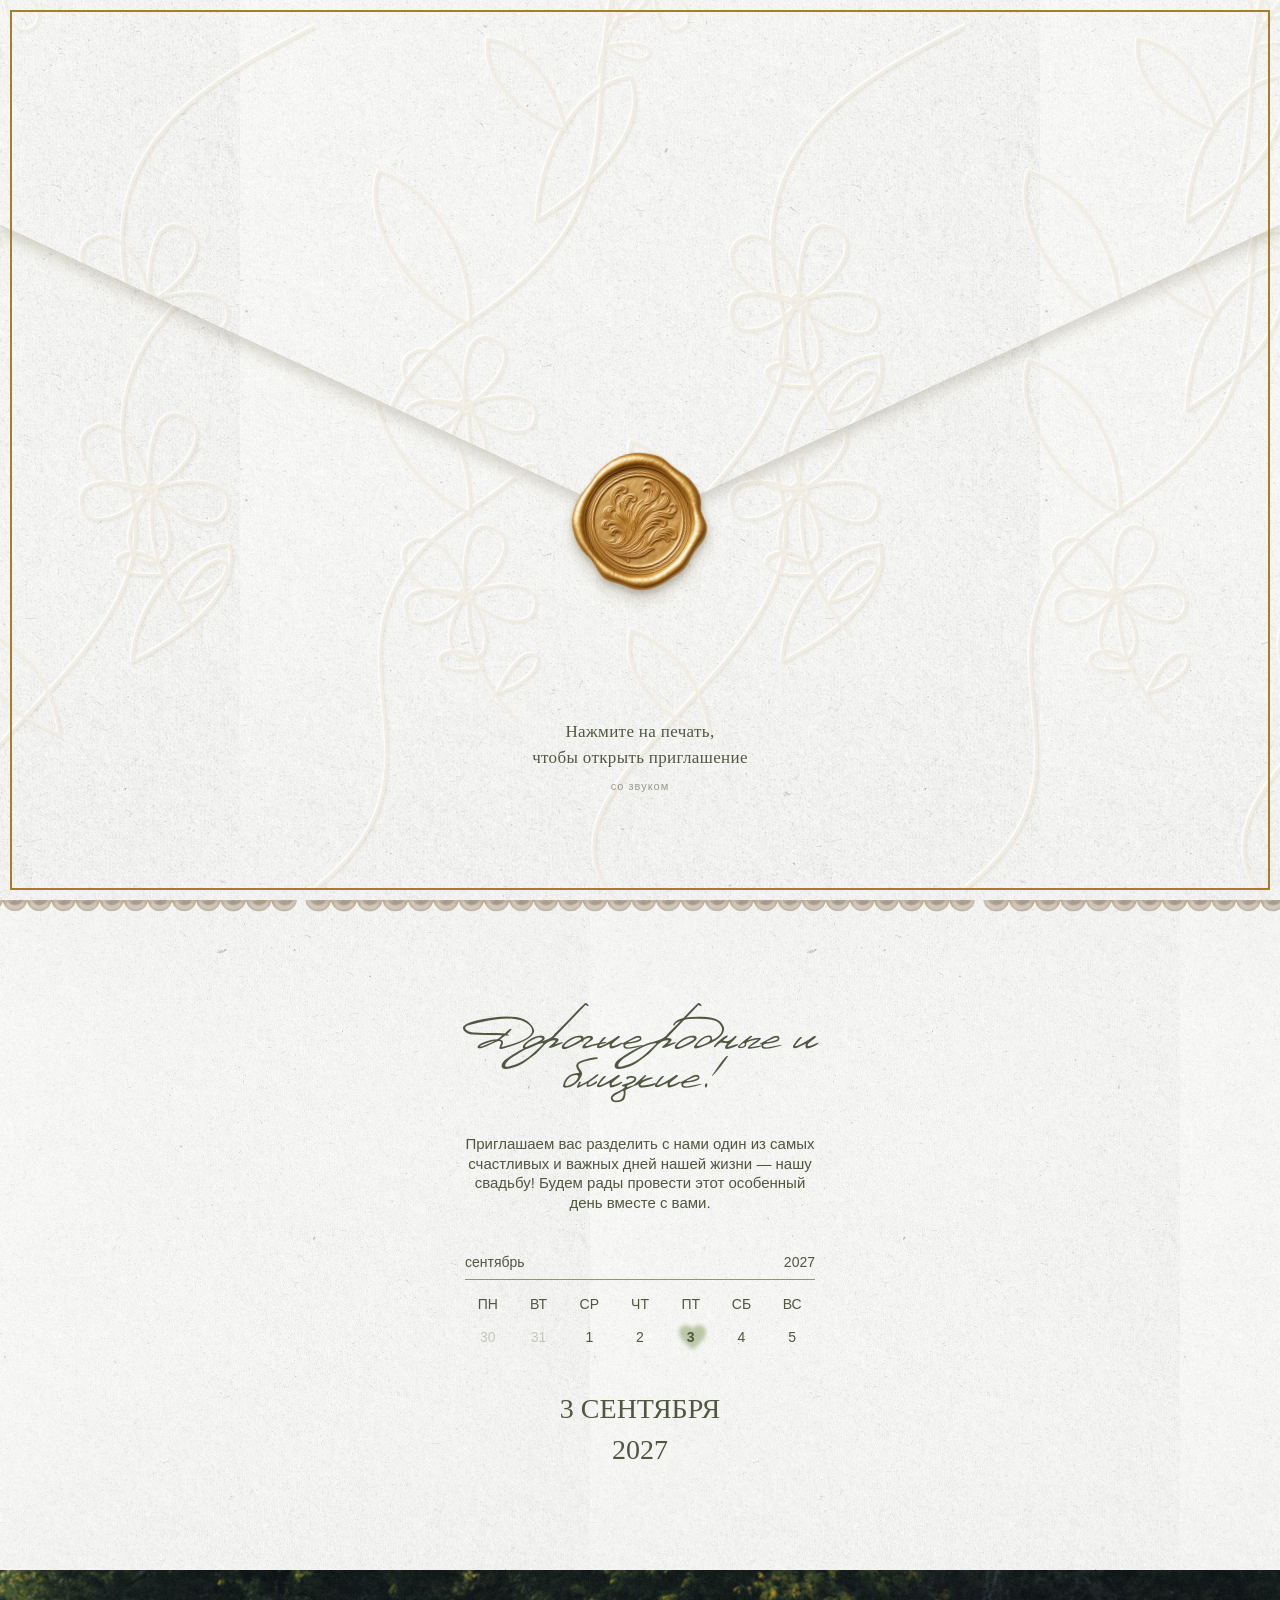
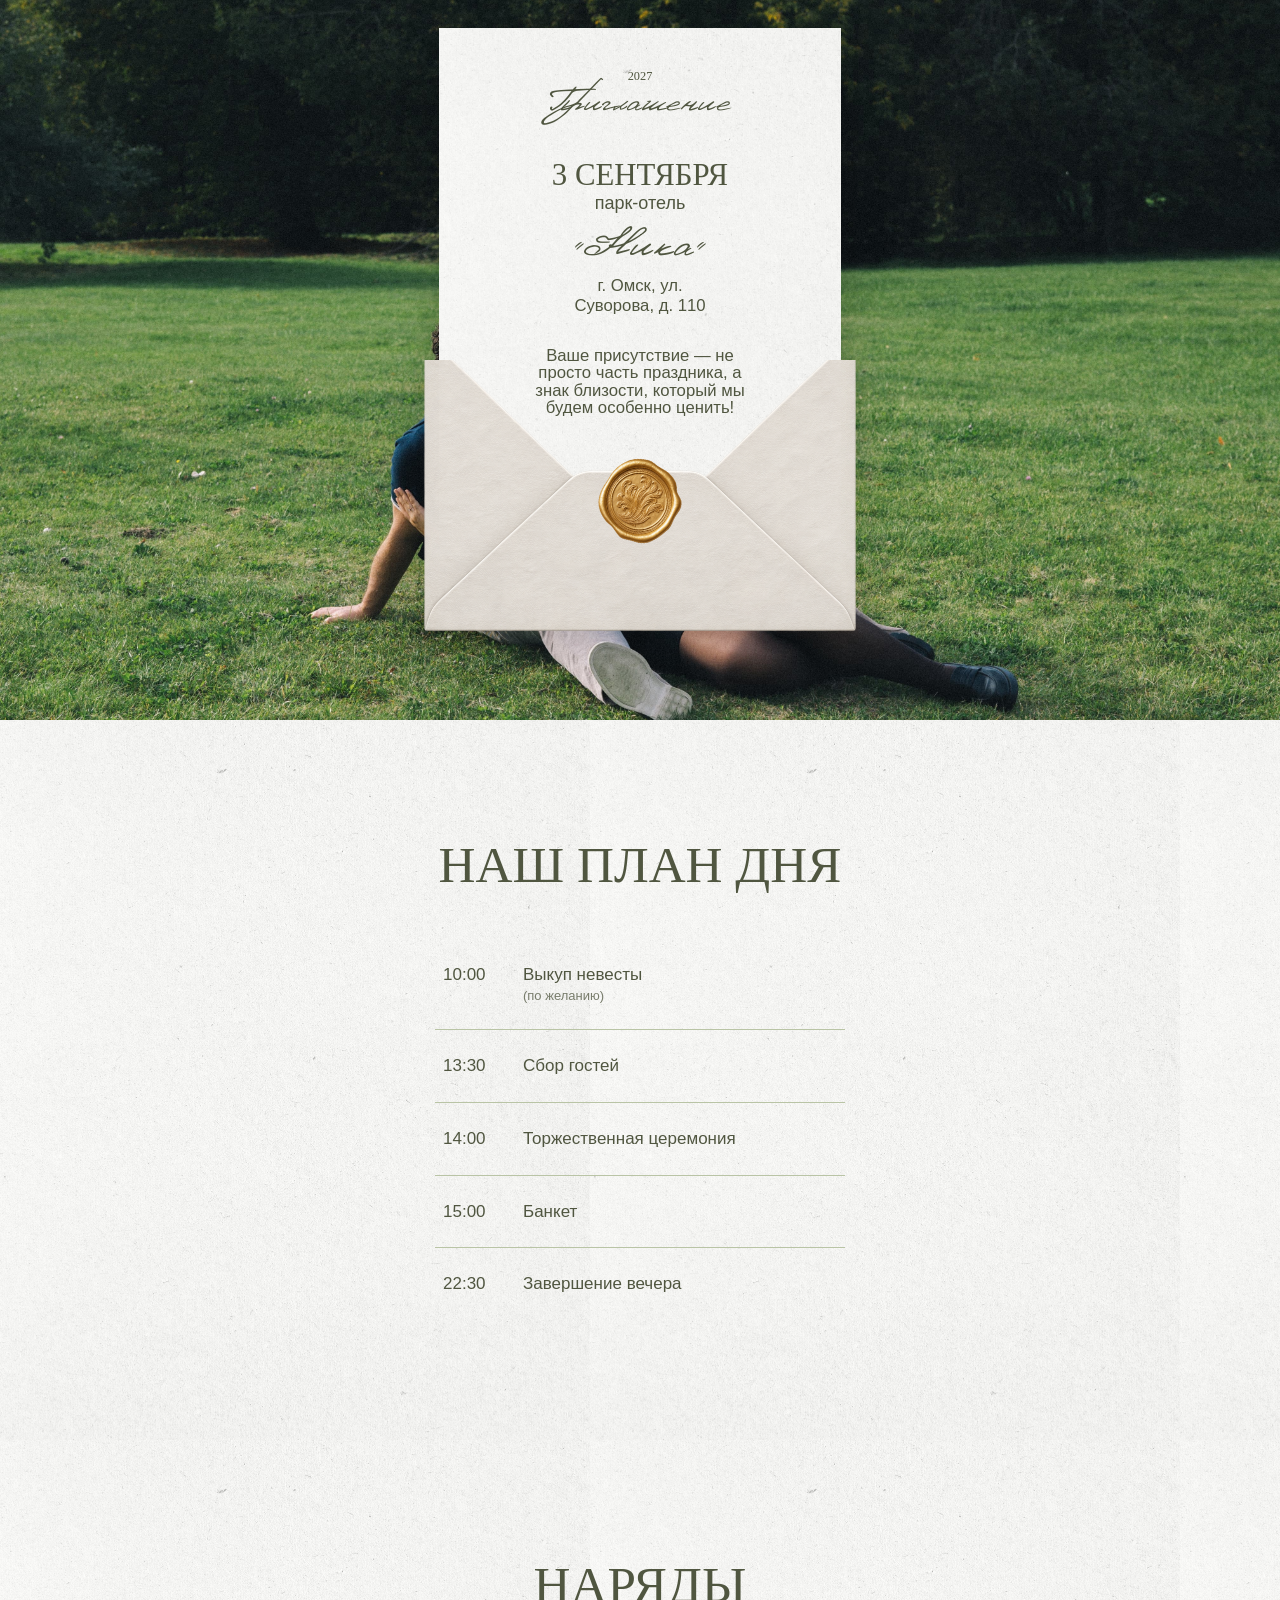
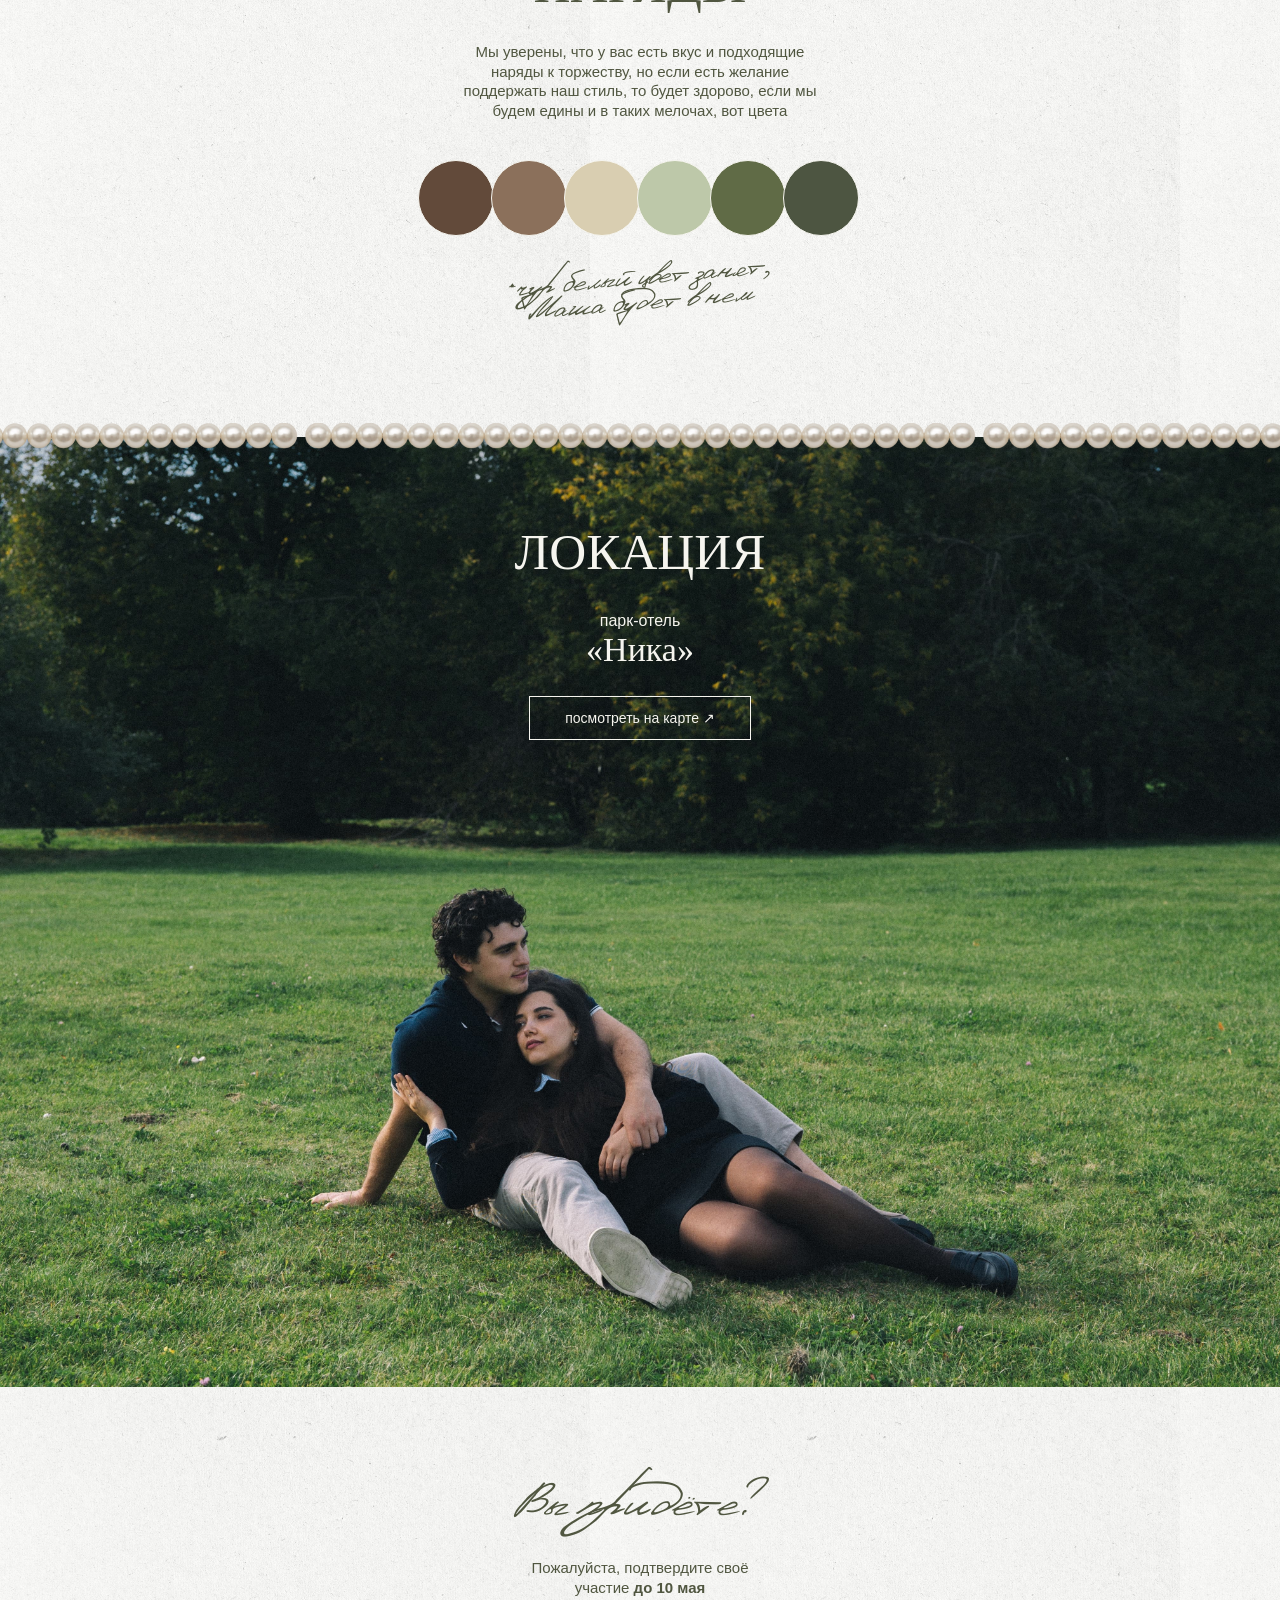
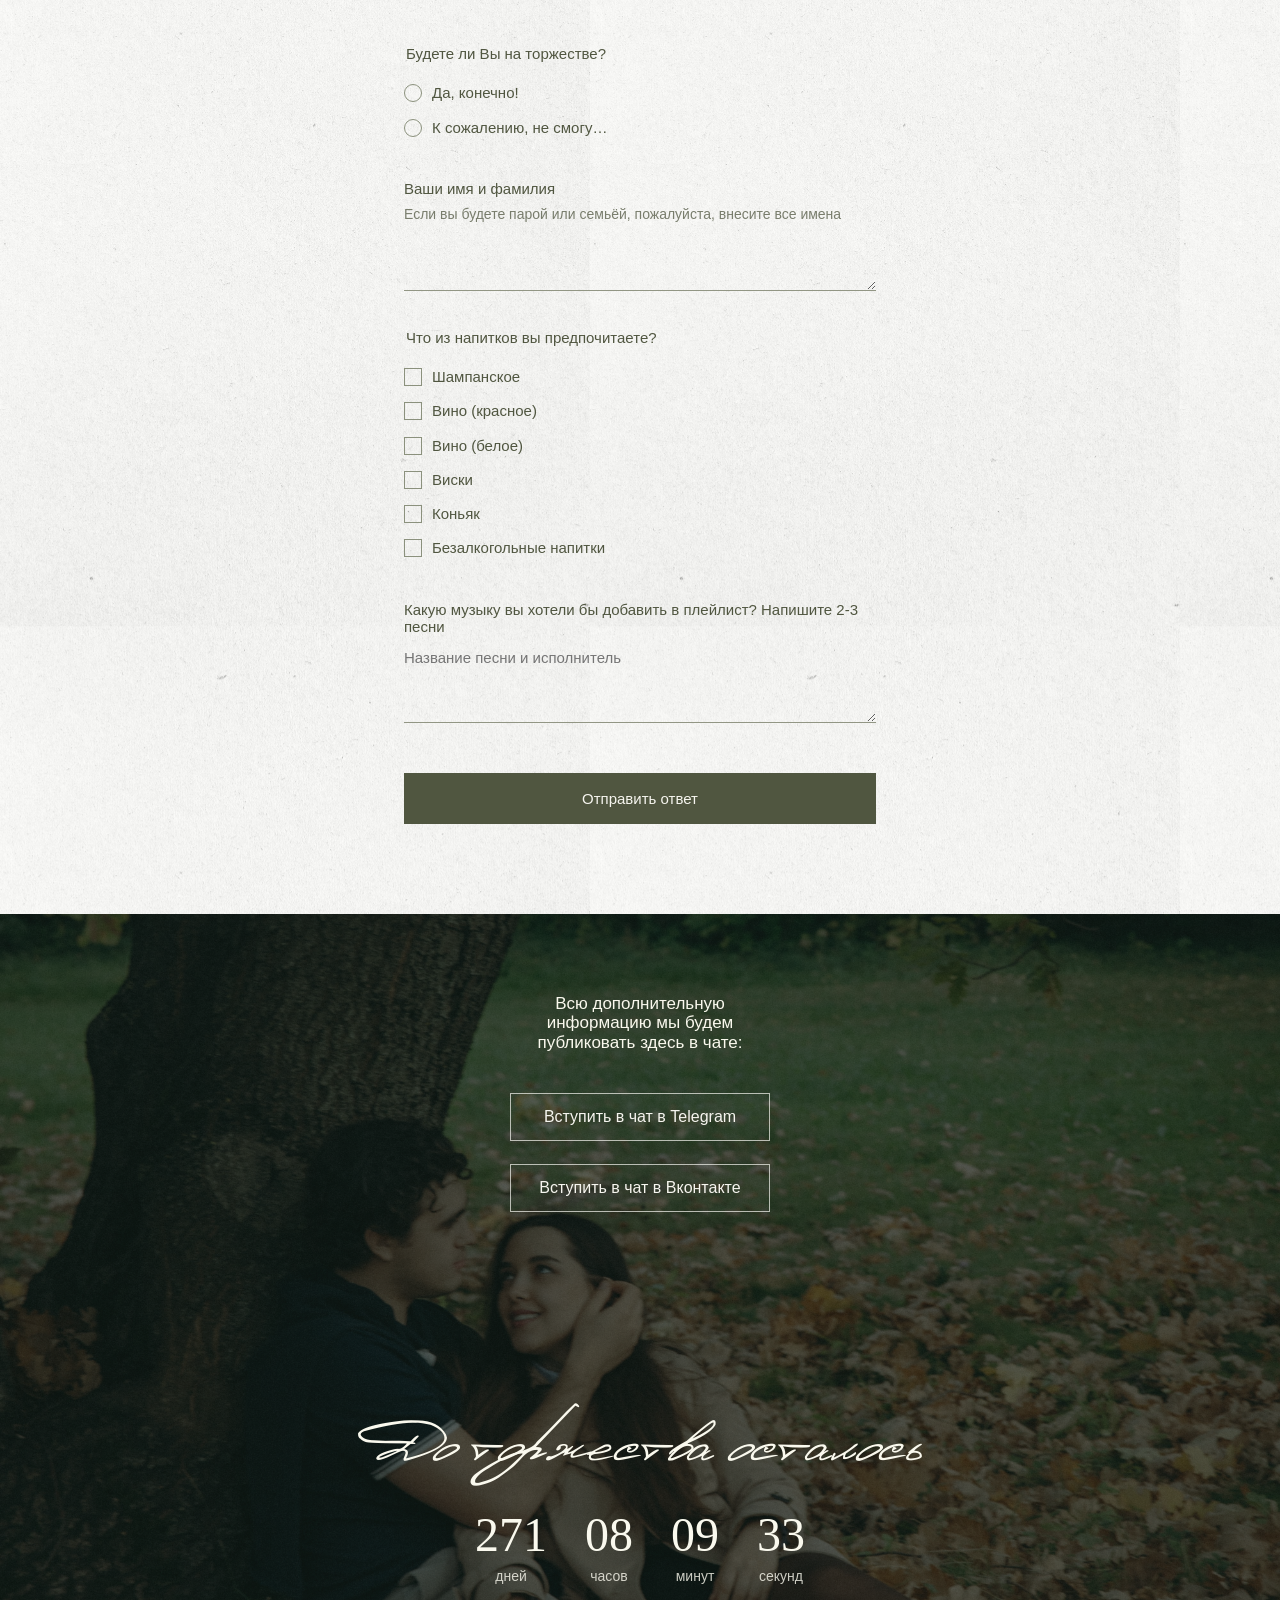
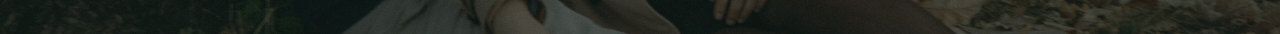
==== index.html @ 0da1d521 "Update index2.html" ====
<!doctype html>
<html lang="ru">
<head>
<meta charset="utf-8"><meta name="viewport" content="width=device-width,initial-scale=1">
<meta name="theme-color" content="#505640"><meta name="description" content="Никита и Мария приглашают вас на свадьбу 3 сентября 2027 года.">
<link rel="icon" type="image/png" sizes="32x32" href="favicon-32.png?v=2">
<link rel="icon" type="image/png" sizes="192x192" href="favicon-192.png?v=2">
<link rel="apple-touch-icon" sizes="180x180" href="apple-touch-icon.png?v=2">
<title>Никита и Мария · 03.09.2027</title>
<style>
:root{--olive:#505640;--sage:#b9c4a5;--paper:#f6f5ef;--hero:url('hero.png');--park:url('park.jpg');--autumn:url('autumn.jpg');--texture:url('paper.png')}*{box-sizing:border-box}html{scroll-behavior:smooth}body{margin:0;background:#e8e7df;color:var(--olive);font-family:Arial,sans-serif;font-size:15px}main{max-width:1440px;margin:auto;overflow:hidden;background:var(--paper)}section{position:relative}h1,h2,h3,p{margin:0}h1,h2,h3{font-family:Times New Roman,serif;font-weight:400}h2{font-size:clamp(30px,4vw,52px)}p{line-height:1.3}a{color:inherit}button,input,textarea{font:inherit}button,a,input,textarea{outline-offset:6px}button{cursor:pointer}.script{font-family:'Snell Roundhand','Apple Chancery','URW Chancery L',cursive;font-style:italic;font-weight:400;line-height:1.05}.paper{background-color:var(--paper);background-image:var(--texture);background-size:590px auto}.narrow{max-width:540px;margin:auto;padding:0 34px}.hero{height:min(920px,100svh);min-height:560px;background-image:linear-gradient(180deg,#0000 35%,#101d1d50),var(--hero);background-size:cover;background-position:center 44%;color:#faf9ee;display:flex;flex-direction:column;align-items:center;text-align:center;padding:34px 24px 100px;background-color:#33483b}.eyebrow{font-family:Times New Roman,serif;font-size:14px;letter-spacing:.12em}.hero .eyebrow{color:#f8f7ee}.hero h1{font-size:clamp(48px,7vw,96px);max-width:660px;margin-top:auto;margin-bottom:28px}.hero p{font-size:14px;max-width:310px}.hero .date-line{font-size:12px;letter-spacing:.22em;margin-top:25px}.pearls:after{content:'';position:absolute;z-index:4;bottom:-13px;left:-8px;right:-8px;height:28px;background:radial-gradient(circle at 40% 32%,#fff 0%,#eeece0 20%,#cfccbc 49%,#b2ac97 58%,#e8e5d9 66%,transparent 69%) 0 0/28px 28px repeat-x}.welcome{text-align:center;padding:100px 20px 90px}.welcome h2{font-size:clamp(33px,4vw,54px);max-width:510px;margin:0 auto 35px}.welcome p{max-width:360px;margin:auto}.calendar{max-width:350px;margin:42px auto 40px;font-size:14px}.month{display:flex;justify-content:space-between;border-bottom:1px solid #8e957d;padding-bottom:9px;margin-bottom:12px}.week{display:grid;grid-template-columns:repeat(7,1fr);gap:9px 5px;align-items:center;justify-items:center}.week span{min-height:24px;display:grid;place-items:center}.muted{opacity:.28}.heart{position:relative;font-weight:bold;isolation:isolate}.heart:before{content:'♥';position:absolute;color:var(--sage);font-size:48px;z-index:-1;filter:blur(2px);top:-15px}.big-date{font-family:Times New Roman,serif;font-size:28px;line-height:1.45}.invite{min-height:730px;background-color:#283d2d;background-image:var(--park);background-size:cover;background-position:center 60%;padding:30px 30px 65px}.names{display:flex;justify-content:space-between;color:#f8f7ee;font-family:Times New Roman,serif;font-size:15px;max-width:900px;margin:auto auto 40px}.envelope{width:min(440px,100%);margin:auto;position:relative;padding-bottom:150px;filter:drop-shadow(0 10px 20px #0003)}.letter{position:relative;background:var(--paper);background-image:var(--texture);background-size:500px;padding:32px 38px 135px;text-align:center;min-height:440px;z-index:1;margin:0 14px}.letter .script{font-size:30px;margin:6px 0 40px}.letter h3{font-size:29px}.letter p{font-size:14px;margin-top:24px}.letter .hotel{font-family:Times New Roman,serif;font-size:31px}.flap{position:absolute;inset:auto 0 0;height:285px;background:#e7e4d9;clip-path:polygon(0 0,50% 42%,100% 0,100% 100%,0 100%);z-index:2;background-image:linear-gradient(140deg,#fff7,#0000),var(--texture);background-size:cover;border-radius:0 0 5px 5px}.flap:after{content:'';position:absolute;inset:55px 0 0;background:linear-gradient(135deg,#eeeae0,#dcd8cb);clip-path:polygon(50% 0,100% 100%,0 100%)}.seal{position:absolute;z-index:3;bottom:105px;left:50%;transform:translateX(-50%) rotate(-12deg);width:86px;height:88px;border-radius:47% 53% 45% 55%;background:radial-gradient(ellipse at 35% 25%,#f6d17d,#af701c 65%,#edb94f 75%,#845217 85%,#e3b865);border:3px solid #d5a043;box-shadow:inset 0 0 0 5px #e4b354,inset 0 0 0 8px #9f671e,0 3px 6px #0004;display:grid;place-items:center;color:#8a581d;font-family:Times New Roman,serif;font-style:italic;font-size:29px;text-shadow:1px 1px #f2cd7a}.seal img{width:115%;height:115%;object-fit:contain}.bow{position:absolute;z-index:4;width:155px;right:-30px;top:-20px;transform:rotate(12deg)}.program{padding:85px 24px 105px;text-align:center}.program h2{margin-bottom:45px}.timeline{max-width:370px;margin:auto;text-align:left}.event{display:grid;grid-template-columns:85px 1fr;gap:15px;padding:26px 20px;border-bottom:1px solid var(--sage);font-size:17px}.event:last-child{border:0}.aside-note{font-size:20px;text-align:right;margin:14px 0 0}.lace:before,.lace:after{content:'';position:absolute;left:0;right:0;height:28px;background:radial-gradient(ellipse at center,#0000 40%,#c6c7bb66 42%,#0000 53%) 0 0/46px 31px repeat-x;pointer-events:none}.lace:before{top:0}.lace:after{bottom:0;transform:rotate(180deg)}.dress{padding:105px 24px 100px;text-align:center}.dress h2{margin-bottom:28px}.dress p{max-width:370px;margin:auto}.palette{display:flex;justify-content:center;margin:40px auto 30px;padding:0 9px}.swatch{width:64px;height:64px;border-radius:50%;border:1px solid var(--paper);margin-left:-3px}.dress .script{font-size:29px;max-width:360px;margin:auto;transform:rotate(-5deg)}.location{height:740px;background-color:#2b4031;background-image:linear-gradient(#05130c33,#0000 60%),var(--park);background-size:cover;background-position:center 66%;text-align:center;color:var(--paper);padding:90px 20px}.location h2{margin-bottom:30px}.location p{font-size:16px}.location strong{display:block;font:34px Times New Roman,serif;font-weight:400}.outline{display:inline-block;text-decoration:none;border:1px solid currentColor;padding:13px 35px;margin-top:27px;font-size:14px;background:transparent;color:inherit}.rsvp{padding:105px 20px 85px}.rsvp h2{text-align:center;font-size:45px;margin-bottom:24px}.rsvp .intro{text-align:center;margin-bottom:48px}.rsvp fieldset{padding:0;border:0;margin:0 0 35px}.rsvp legend{margin-bottom:14px}.choice{display:flex;align-items:center;gap:10px;padding:7px 0;line-height:1.35;cursor:pointer}.choice input{appearance:none;margin:0;flex:0 0 18px;width:18px;height:18px;border:1px solid #8b917d;background:transparent}.choice input[type=radio]{border-radius:50%}.choice input:checked{background:var(--olive);box-shadow:inset 0 0 0 4px var(--paper)}textarea{width:100%;border:0;border-bottom:1px solid #929684;background:transparent;resize:vertical;min-height:68px;color:var(--olive);padding:12px 0;line-height:1.4}.helper{font-size:14px;opacity:.75;margin-top:8px}.submit{border:1px solid var(--olive);background:var(--olive);color:var(--paper);padding:16px 24px;width:100%;margin-top:12px}.status{margin-top:15px;font-size:14px;line-height:1.4}.footer{min-height:440px;background-color:#626f46;background-image:linear-gradient(#66754899,#66754899),var(--autumn);background-size:cover;background-position:center 60%;color:#faf9ee;text-align:center;padding:60px 24px}.footer p{max-width:290px;margin:0 auto 23px}.phone{text-decoration:none;font-size:20px}.footer h2{font-size:39px;margin:48px 0 20px}.countdown{display:flex;justify-content:center;gap:24px;margin:23px auto}.countdown b{display:block;font:29px Times New Roman,serif;font-weight:400}.countdown small{font-size:11px}.footer .end{font-size:11px;letter-spacing:.16em;margin-top:35px}.dev-note{background:#faf3d9;border-bottom:1px solid #d0c292;padding:13px 22px;color:#5c563c;font-size:13px;line-height:1.5}.dev-note summary{cursor:pointer}.dev-note label{display:inline-block;margin:10px 15px 5px 0}.dev-note input{max-width:230px}.photo-empty{position:absolute;inset:45% 20px auto;text-align:center;color:#fff9;font-size:12px;letter-spacing:.1em;pointer-events:none}.hero:has(.photo-empty) h1{margin-top:auto}.rsvp a{display:inline-block;margin-top:10px}@media(min-width:800px){.hero{height:890px;min-height:700px;background-position:center 40%}.hero h1{margin-top:auto}.welcome{padding:120px 20px}.invite{padding:35px 30px 80px}.program{padding-top:110px}.dress{padding-top:110px}.location{height:900px;background-position:center 60%}.rsvp{padding-top:115px}.footer{min-height:550px}.swatch{width:76px;height:76px}}@media(prefers-reduced-motion:reduce){html{scroll-behavior:auto}}

@font-face{font-family:Denistina;src:url('denistina.ttf') format('truetype');font-display:swap}.script{font-family:Denistina,'Snell Roundhand',cursive;font-style:normal}.hero .eyebrow{color:var(--olive)}.hero h1{font-size:clamp(58px,8vw,108px);line-height:.82}.welcome h2{font-size:52px;line-height:.75;margin-bottom:36px}.heart:before{content:'';width:35px;height:34px;top:-5px;left:-12px;background:url('heart.png') center/contain no-repeat;filter:none}.pearls:after{height:28px;bottom:-14px;background:url('pearls.png') center center/auto 226px repeat-x}.seal{background:none;border:0;box-shadow:none;width:85px;height:94px;bottom:105px}.seal img{width:100%;height:100%}.envelope{padding-bottom:150px}.flap{background:url('envelope.png') center bottom/120% auto no-repeat;clip-path:none;height:285px;overflow:hidden;border-radius:0}.flap:after{display:none}.bow{width:145px;right:-28px;top:-16px}.lace:before,.lace:after{height:52px;background:url('lace.png') right 62%/600px 600px repeat-x;opacity:.55}.lace:after{transform:rotate(180deg)}.dress .script{font-size:35px;line-height:.72}.rsvp h2{font-size:55px}.footer h2{font-size:52px}.hero{height:auto;min-height:0;aspect-ratio:393/559;padding:28px 24px 85px;background-position:center}.hero h1{margin-bottom:30px}.hero .date-line{display:none}.hero p{font-size:12px}.welcome{padding:85px 20px 70px}.location{height:auto;aspect-ratio:393/553;padding-top:85px;background-position:center}.invite{min-height:560px;padding:25px 28px 50px}.names{margin-bottom:30px}.envelope{max-width:340px;padding-bottom:140px}.letter{padding:25px 30px 125px;min-height:405px}.letter .script{font-size:34px;margin:8px 0 35px}.letter h3{font-size:25px}.letter .hotel{font-size:29px}.letter p{font-size:14px}.flap{height:245px}.seal{bottom:90px;width:76px}.program{padding:75px 24px 95px}.dress{padding:90px 24px 100px}.footer{min-height:340px;padding:55px 24px 30px}.rsvp{padding:90px 20px 75px}@media(min-width:700px){.hero{aspect-ratio:auto;height:900px;max-height:1100px;background-size:cover;background-position:center 38%;padding-bottom:90px}.hero h1{font-size:105px}.hero p{font-size:16px;max-width:380px}.welcome{padding:120px 20px 100px}.invite{padding:35px 30px 80px}.envelope{max-width:440px}.letter{padding:35px 42px 130px;min-height:470px}.letter h3{font-size:32px}.letter p{font-size:17px}.flap{height:285px}.seal{bottom:105px;width:90px}.location{aspect-ratio:auto;height:950px;background-position:center 62%}.bow{width:180px}.program,.dress{padding-top:115px;padding-bottom:120px}.footer{min-height:550px}}

.event{grid-template-columns:65px 1fr;padding:24px 8px;line-height:1.4}.event small{font:inherit;display:block;font-size:13px;opacity:.75}.timeline{max-width:410px}.footer{position:relative;min-height:553px;aspect-ratio:393/553;padding:68px 24px 30px;background-image:linear-gradient(#101a14b3,#101a14b3),var(--autumn);background-position:center;background-size:cover}.footer .chat-intro{font-size:14px;line-height:1;max-width:280px;margin:0 auto}.chat-links{display:flex;flex-direction:column;align-items:center;gap:23px;margin-top:41px}.chat-links a{display:grid;place-items:center;border:1px solid #f6f5efb3;min-height:40px;width:202px;padding:9px 6px;color:#f6f5ef;text-decoration:none;font-size:14px;line-height:1.25;background:#ffffff05;transition:background .2s}.chat-links a:hover,.chat-links a:focus-visible{background:#ffffff24}.footer-countdown{position:absolute;left:20px;right:20px;bottom:36px;text-align:center}.footer .footer-countdown h2{font-size:34px;line-height:1;margin:0 0 24px;white-space:nowrap}.footer .countdown-caption{font-size:12px;margin:0 auto 13px}.footer .countdown{margin:0;gap:18px}.footer .countdown div{display:flex;align-items:baseline;gap:3px}.footer .countdown b{font:13px Arial,sans-serif}.footer .countdown small{font-size:10px;opacity:.8}@media(min-width:700px){.footer{aspect-ratio:auto;min-height:720px;padding-top:80px;background-position:center 58%}.footer .chat-intro{font-size:17px;line-height:1.15}.chat-links a{width:260px;min-height:48px;font-size:16px}.footer-countdown{bottom:60px}.footer .footer-countdown h2{font-size:65px}.footer .countdown-caption{font-size:14px}.footer .countdown b{font-size:16px}.footer .countdown small{font-size:12px}}

.footer .countdown{gap:22px;align-items:flex-start}.footer .countdown div{display:block;min-width:48px}.footer .countdown b{font:32px/1.15 Times New Roman,serif;margin-bottom:5px}.footer .countdown small{display:block;font-size:11px}.footer .footer-countdown h2{margin-bottom:26px}.footer-countdown{bottom:35px}@media(min-width:700px){.footer .countdown{gap:38px}.footer .countdown b{font-size:48px}.footer .countdown small{font-size:14px}.footer-countdown{bottom:50px}}
</style>
<link rel="stylesheet" href="experience.css">
</head>
<body>
<div class="opening" id="opening" role="dialog" aria-modal="true" aria-label="Свадебное приглашение Никиты и Марии" hidden><div class="opening-shade" aria-hidden="true"></div><div class="envelope-back" aria-hidden="true"></div><div class="envelope-side envelope-side-left" aria-hidden="true"></div><div class="envelope-side envelope-side-right" aria-hidden="true"></div><div class="envelope-bottom" aria-hidden="true"></div><div class="envelope-lid" aria-hidden="true"><div class="lid-paper"></div><img class="opening-wax" src="seal.png" alt=""></div><button type="button" class="open-invitation" id="open-invitation" aria-label="Открыть приглашение"><span class="opening-caption">Нажмите на печать,<br>чтобы открыть приглашение</span><span class="opening-audio-hint">со звуком</span></button></div>
<audio id="wedding-music" src="music.mp3" preload="none" loop></audio>
<button type="button" class="music-control" id="music-control" aria-label="Включить музыку" aria-pressed="false" hidden><span class="music-bars" aria-hidden="true"><i></i><i></i><i></i><i></i></span></button><div class="music-notice" id="music-notice" role="status" aria-live="polite"></div>
<main>
<section class="hero pearls" aria-labelledby="title"><div class="eyebrow">WEDDING DAY</div><h1 id="title" class="script" tabindex="-1">Никита и<br>Мария</h1><p>Скоро в нашей истории появится особенная дата. Пусть в ней будете и вы</p><div class="date-line">03 / 09 / 2027</div></section>
<section class="welcome paper"><div class="narrow"><h2 class="script">Дорогие родные и близкие!</h2><p>Приглашаем вас разделить с нами один из самых счастливых и важных дней нашей жизни — нашу свадьбу! Будем рады провести этот особенный день вместе с вами.</p><div class="calendar" aria-label="3 сентября 2027 года, пятница"><div class="month"><span>сентябрь</span><span>2027</span></div><div class="week"><span>ПН</span><span>ВТ</span><span>СР</span><span>ЧТ</span><span>ПТ</span><span>СБ</span><span>ВС</span><span class="muted">30</span><span class="muted">31</span><span>1</span><span>2</span><span class="heart">3</span><span>4</span><span>5</span></div></div><div class="big-date">3 СЕНТЯБРЯ<br>2027</div></div></section>
<section class="invite" id="invitation"><div class="names"><span> </span></div><div class="envelope"><article class="letter"><small class="letter-year">2027</small><div class="script letter-title">Приглашение</div><div class="letter-details"><h3>3 СЕНТЯБРЯ</h3><div>парк-отель</div><div class="script letter-title"style="font-size: 11cqw;letter-spacing: 0.029em;line-height: 3.4;">"Ника"</div></div><p class="letter-address">г. Омск, ул.<br>Суворова, д. 110</p><p class="letter-message">Ваше присутствие — не просто часть праздника, а знак близости, который мы будем особенно ценить!</p></article><div class="flap" aria-hidden="true"></div><div class="seal" aria-hidden="true"><img src="seal.png" alt=""></div></div></section>
<section class="program paper lace"><h2>НАШ ПЛАН ДНЯ</h2><div class="timeline"><div class="event"><time datetime="2027-09-03T10:00:00+06:00">10:00</time><span>Выкуп невесты <small>(по желанию)</small></span></div><div class="event"><time datetime="2027-09-03T13:30:00+06:00">13:30</time><span>Сбор гостей</span></div><div class="event"><time datetime="2027-09-03T14:00:00+06:00">14:00</time><span>Торжественная церемония</span></div><div class="event"><time datetime="2027-09-03T15:00:00+06:00">15:00</time><span>Банкет</span></div><div class="event"><time datetime="2027-09-03T22:30:00+06:00">22:30</time><span>Завершение вечера</span></div></div></section>
<section class="dress paper pearls"><h2>НАРЯДЫ</h2><p>Мы уверены, что у вас есть вкус и подходящие наряды к торжеству, но если есть желание поддержать наш стиль, то будет здорово, если мы будем едины и в таких мелочах, вот цвета </p><div class="palette" aria-label="Палитра: шоколадный, коричневый, бежевый, светло-зелёный, оливковый, тёмно-зелёный"><span class="swatch" style="background:#624a3a"></span><span class="swatch" style="background:#8b705b"></span><span class="swatch" style="background:#d9ceb1"></span><span class="swatch" style="background:#bdc8a9"></span><span class="swatch" style="background:#606b46"></span><span class="swatch" style="background:#4d5541"></span></div><p class="script">*чур белый цвет занят,<br>Маша будет в нем</p></section>
<section class="location" id="location"><h2>ЛОКАЦИЯ</h2><p>парк-отель<strong>«Ника»</strong></p><a class="outline" target="_blank" rel="noopener noreferrer" href="https://yandex.ru/maps/?text=Омск%20Суворова%20110%20парк-отель%20Ника">посмотреть на карте ↗</a></section>
<section class="rsvp paper lace" id="rsvp"><div class="narrow"><h2 class="script">Вы придёте?</h2><p class="intro">Пожалуйста, подтвердите своё<br>участие <strong>до 10 мая</strong></p><form id="guest-form"><fieldset><legend>Будете ли Вы на торжестве?</legend><label class="choice"><input type="radio" name="attendance" value="Да, конечно!" required>Да, конечно!</label><label class="choice"><input type="radio" name="attendance" value="К сожалению, не смогу">К сожалению, не смогу…</label></fieldset><fieldset><label for="guest-names">Ваши имя и фамилия</label><p class="helper" id="names-help">Если вы будете парой или семьёй, пожалуйста, внесите все имена</p><textarea id="guest-names" name="names" required maxlength="600" aria-describedby="names-help" autocomplete="name"></textarea></fieldset><fieldset id="drinks"><legend>Что из напитков вы предпочитаете?</legend><label class="choice"><input type="checkbox" name="drink" value="Шампанское">Шампанское</label><label class="choice"><input type="checkbox" name="drink" value="Вино (красное)">Вино (красное)</label><label class="choice"><input type="checkbox" name="drink" value="Вино (белое)">Вино (белое)</label><label class="choice"><input type="checkbox" name="drink" value="Виски">Виски</label><label class="choice"><input type="checkbox" name="drink" value="Коньяк">Коньяк</label><label class="choice"><input type="checkbox" name="drink" value="Безалкогольные напитки">Безалкогольные напитки</label></fieldset><fieldset><label for="playlist">Какую музыку вы хотели бы добавить в плейлист? Напишите 2-3 песни</label><textarea id="playlist" name="playlist" rows="3" maxlength="1000" placeholder="Название песни и исполнитель"></textarea></fieldset><button class="submit" type="submit">Отправить ответ</button><p class="helper"></p><div id="reply" hidden><textarea id="reply-text" readonly aria-label="Ваш ответ"></textarea><button type="button" class="outline" id="copy">Скопировать ответ</button><a href="#chats">Перейти к чатам</a></div><p class="status" id="status" role="status" aria-live="polite"></p></form></div></section>
<footer class="footer" id="chats"><p class="chat-intro">Всю дополнительную<br>информацию мы будем<br>публиковать здесь в чате:</p><nav class="chat-links" aria-label="Свадебные чаты"><a href="https://t.me/+upwfImpRNno5NDQy" target="_blank" rel="noopener noreferrer">Вступить в чат в Telegram</a><a href="https://vk.me/join/vMc3QdSXGDbpJkqXg2iSzSU7Y/P/ZQX6_XU=" target="_blank" rel="noopener noreferrer">Вступить в чат в Вконтакте</a></nav><div class="footer-countdown"><h2 class="script">До торжества осталось</h2><div class="countdown" role="timer" aria-label="До 3 сентября 2027 года"><div><b id="days">—</b><small>дней</small></div><div><b id="hours">—</b><small>часов</small></div><div><b id="minutes">—</b><small>минут</small></div><div><b id="seconds">—</b><small>секунд</small></div></div></div></footer>
</main>

<!-- ===== 1. Countdown + базовая логика формы ===== -->
<script>
const target=new Date('2027-09-03T13:30:00+06:00');
function tick(){let s=Math.max(0,Math.floor((target-Date.now())/1000));const values=[Math.floor(s/86400),Math.floor(s/3600)%24,Math.floor(s/60)%60,s%60];['days','hours','minutes','seconds'].forEach((id,i)=>document.getElementById(id).textContent=String(values[i]).padStart(2,'0'));if(s===0)document.querySelector('.footer h2').textContent='Наш день настал!'}tick();setInterval(tick,1000);
const form=document.getElementById('guest-form'),status=document.getElementById('status');
form.addEventListener('change',()=>{const declined=form.elements.attendance.value==='К сожалению, не смогу';document.getElementById('drinks').disabled=declined;document.getElementById('drinks').style.opacity=declined?'.4':'1';document.getElementById('reply').hidden=true;status.textContent=''});
form.elements.names.addEventListener('input',()=>form.elements.names.setCustomValidity(''));
document.getElementById('copy').addEventListener('click',async()=>{const field=document.getElementById('reply-text');try{await navigator.clipboard.writeText(field.value);status.textContent='Ответ скопирован. Теперь его можно отправить организаторам.'}catch{field.focus();field.select();status.textContent='Выделен текст ответа. Скопируйте его вручную.'}});
</script>

<!-- ===== 2. Оригинальный experience.js — музыка, конверт, анимации ===== -->
<script src="experience.js"></script>

<!-- ===== 3. Отправка формы в Google Таблицы через скрытую форму и iframe ===== -->
<script>
(function(){
  const SCRIPT_URL = "https://script.google.com/macros/s/AKfycbyGnIXNOB_PLvDQCKwzaUyosYYuxdFUPknglzav0mkpGWmhjUeqrUXZcKmqqDzIb8mh/exec";

  const form = document.getElementById('guest-form');
  const status = document.getElementById('status');
  const submitBtn = form.querySelector('.submit');

  form.addEventListener('submit', function(event){
    event.preventDefault();

    const fd = new FormData(form);
    const names = String(fd.get('names') || '').trim();
    if(!names){
      form.elements.names.setCustomValidity('Пожалуйста, введите имена.');
      form.elements.names.reportValidity();
      return;
    }

    // Создаем iframe, куда будет отправлен ответ (чтобы страница не перезагружалась)
    const iframeName = 'gas_target_' + Date.now();
    const iframe = document.createElement('iframe');
    iframe.name = iframeName;
    iframe.style.display = 'none';
    document.body.appendChild(iframe);

    // Создаем временную скрытую форму с ПРАВИЛЬНЫМИ именами полей (как в Apps Script)
    const hiddenForm = document.createElement('form');
    hiddenForm.method = 'POST';
    hiddenForm.action = SCRIPT_URL;
    hiddenForm.target = iframeName;
    hiddenForm.style.display = 'none';

    const fields = {
      'Имя': names,
      'Участие': fd.get('attendance') || '',
      'Напитки': fd.getAll('drink').join(', ') || 'не указаны',
      'Плейлист': String(fd.get('playlist') || '').trim() || 'не указаны'
    };
    
    for(const key in fields){
      const input = document.createElement('input');
      input.type = 'hidden';
      input.name = key;
      input.value = fields[key];
      hiddenForm.appendChild(input);
    }

    document.body.appendChild(hiddenForm);
    submitBtn.disabled = true;
    status.textContent = 'Отправляем…';

    hiddenForm.submit();

    // Через 2 секунды убираем iframe и показываем успех
    setTimeout(function(){
      if(hiddenForm.parentNode) hiddenForm.parentNode.removeChild(hiddenForm);
      if(iframe.parentNode) iframe.parentNode.removeChild(iframe);
      status.textContent = 'Спасибо! Ваш ответ отправлен.';
      form.reset();
      document.getElementById('drinks').disabled = false;
      document.getElementById('drinks').style.opacity = '1';
      submitBtn.disabled = false;
    }, 2000);
  });
})();
</script>
</body></html>
---- experience.css ----
/* Paper envelope opening, inspired by the supplied video. */
.opening[hidden],.music-control[hidden]{display:none}
body.invitation-closed{overflow:hidden}
.opening{position:fixed;inset:0;z-index:100;overflow:hidden;isolation:isolate;perspective:1800px;color:var(--olive)}
.opening-shade,.envelope-back{position:absolute;inset:0;background:#ede9dd;transition:opacity .8s 2.5s}
.envelope-back{background:#e4dfcd url('paper.png') center/590px auto;box-shadow:inset 0 10px 100px #877b4930}
.envelope-side,.envelope-bottom,.lid-paper{background-color:#f5f1e5;background-image:url('emboss.svg'),url('paper.png');background-size:420px 620px,590px auto;background-position:center;}
.envelope-side{position:absolute;inset:0;z-index:2;filter:drop-shadow(0 0 2px #8b826855);transition:transform 1.8s 1.8s cubic-bezier(.55,0,.25,1)}
.envelope-side-left{clip-path:polygon(0 22%,57% 66%,0 100%)}
.envelope-side-right{clip-path:polygon(100% 22%,43% 66%,100% 100%)}
.envelope-bottom{position:absolute;inset:0;z-index:3;clip-path:polygon(0 100%,0 98%,47% 46%,53% 46%,100% 98%,100% 100%);filter:drop-shadow(0 -2px 3px #837a5844);transition:transform 1.8s 1.8s cubic-bezier(.55,0,.25,1)}
.envelope-lid{position:absolute;inset:0 0 auto;height:55%;z-index:5;transform-origin:center top;transform-style:preserve-3d;filter:drop-shadow(0 8px 7px #726a4940);transition:transform 2.2s .15s cubic-bezier(.4,.05,.2,1),opacity .3s 2s}
.lid-paper{position:absolute;inset:0;clip-path:polygon(0 0,100% 0,100% 43%,50% 100%,0 43%);backface-visibility:visible}
.opening-wax{position:absolute;left:50%;bottom:0;transform:translate(-50%,50%) rotate(-8deg);width:clamp(100px,25vw,150px);height:auto;filter:drop-shadow(0 4px 3px #63502d44);backface-visibility:hidden;transition:filter .3s}
.open-invitation{position:absolute;inset:0;z-index:8;display:flex;flex-direction:column;align-items:center;justify-content:flex-end;padding:0 24px max(12vh,60px);border:0;background:transparent;color:inherit;cursor:pointer;transition:opacity .4s}
.open-invitation:focus-visible{outline:2px solid #a37f2c;outline-offset:-12px}
.opening-caption{font:15px/1.5 Georgia,serif;text-align:center;letter-spacing:.02em;text-shadow:0 1px #fff9}
.opening-audio-hint{font:11px Arial,sans-serif;margin-top:10px;opacity:.55;letter-spacing:.09em}
.opening:has(.open-invitation:hover) .opening-wax{filter:drop-shadow(0 5px 7px #63502d66) brightness(1.05)}
.opening.is-opening{pointer-events:none}
.opening.is-opening .envelope-lid{transform:rotateX(165deg);opacity:0}
.opening.is-opening .envelope-side-left{transform:translateX(-103%)}
.opening.is-opening .envelope-side-right{transform:translateX(103%)}
.opening.is-opening .envelope-bottom{transform:translateY(105%)}
.opening.is-opening .envelope-back,.opening.is-opening .opening-shade{opacity:0}
.opening.is-opening .open-invitation{opacity:0;pointer-events:none}
@media(min-width:700px){.envelope-lid{height:58%}.opening-wax{width:150px}.opening-caption{font-size:17px}.envelope-side,.envelope-bottom,.lid-paper{background-size:650px 900px,800px auto}}
.music-control{position:fixed;right:18px;bottom:max(18px,env(safe-area-inset-bottom));z-index:50;width:48px;height:48px;display:grid;place-items:center;border-radius:50%;border:1px solid #e5e2d2;background:#f6f5eff2;color:#505640;box-shadow:0 3px 18px #1112}
.music-bars{display:flex;align-items:center;justify-content:center;gap:3px;height:22px}
.music-bars i{display:block;background:currentColor;width:2px;height:7px;border-radius:3px}
.music-bars i:nth-child(2){height:17px}.music-bars i:nth-child(3){height:11px}.music-bars i:nth-child(4){height:20px}
.music-control[aria-pressed=true] i{animation:music-wave 1s ease-in-out infinite alternate}
.music-control[aria-pressed=true] i:nth-child(2){animation-delay:-.4s}.music-control[aria-pressed=true] i:nth-child(3){animation-delay:-.7s}
.music-control[aria-pressed=false]:after{content:'';position:absolute;width:26px;height:1px;background:currentColor;transform:rotate(-45deg);box-shadow:0 -2px #f6f5ef}
.music-notice{position:fixed;right:78px;bottom:25px;z-index:51;max-width:220px;padding:12px 15px;background:#f6f5ef;color:#505640;box-shadow:0 2px 15px #0002;font-size:12px;line-height:1.4}
.music-notice:empty{display:none}
body.motion-ready .reveal{opacity:0;transform:translateY(22px);transition:opacity 1s ease,transform 1.1s cubic-bezier(.2,.6,.2,1);transition-delay:var(--reveal-delay,0ms)}
body.motion-ready .reveal.is-visible{opacity:1;transform:none}
.envelope.is-visible .letter{animation:letter-rise 1.6s cubic-bezier(.2,.6,.2,1) both}
.envelope.is-visible .bow{animation:bow-settle 1.8s ease both}
body.invitation-open .hero h1{animation:hero-appear 1.5s .3s both}
body.invitation-open .hero p{animation:hero-appear 1.5s .65s both}
@keyframes hero-appear{from{opacity:0;transform:translateY(18px)}to{opacity:1;transform:none}}
@keyframes letter-rise{from{transform:translateY(65px);opacity:.35}to{transform:translateY(0);opacity:1}}
@keyframes bow-settle{from{transform:rotate(23deg) translateY(-12px)}to{transform:rotate(12deg) translateY(0)}}
@keyframes music-wave{to{transform:scaleY(.35)}}

@media(prefers-reduced-motion:reduce){.envelope-lid,.envelope-side,.envelope-bottom,.envelope-back,.opening-shade,.open-invitation{transition:none}.music-control i,.envelope .letter,.envelope .bow,body.invitation-open .hero h1,body.invitation-open .hero p{animation:none!important}body.motion-ready .reveal{opacity:1;transform:none;transition:none}}

/* Block 3: one proportional composition at every width. */
.invite{padding:24px 0 52px;min-height:0;background-position:center 60%}.invite .names{width:calc(100% - 60px);max-width:900px;margin:0 auto 25px;display:grid;grid-template-columns:1fr auto 1fr;align-items:baseline;font-size:14px;line-height:1.2}.invite .names span:first-child{text-align:left}.invite .names span:nth-child(2){text-align:center}.invite .names span:last-child{text-align:right}.invite .envelope{position:relative;container-type:inline-size;width:80.66%;max-width:440px;aspect-ratio:317/448;padding:0;margin:0 auto}.invite .letter{position:absolute;inset:0 4.4% auto;height:84%;min-height:0;margin:0;padding:0;text-align:center}.invite .letter-year,.invite .letter-title,.invite .letter-details,.invite .letter-address,.invite .letter-message{position:absolute;left:0;right:0;width:100%;margin:0 auto}.invite .letter-year{top:8%;font:2.8cqw/1.1 Georgia,serif}.invite .letter .letter-title{top:11%;font-size:8.5cqw;line-height:1;margin:0}.invite .letter-details{top:25%;line-height:1.05;font-size:4.1cqw}.invite .letter-details h3{font-size:7cqw;line-height:1.05;margin:0 0 3px}.invite .letter-details .hotel{font-size:8.1cqw;line-height:1.05;margin-top:2px}.invite .letter .letter-address{top:47.5%;font-size:3.8cqw;line-height:1.2}.invite .letter .letter-message{top:61%;width:67%;font-size:3.8cqw;line-height:1.05}.invite .flap{position:absolute;left:0;right:0;bottom:0;height:46.65%;border-radius:0;background:url('envelope.png') center bottom/120% auto no-repeat;z-index:2}.invite .seal{top:68%;bottom:auto;left:50%;width:21%;height:15.6%;transform:translateX(-50%) rotate(-12deg);z-index:3}.invite .seal img{width:100%;height:100%;object-fit:contain}@media(min-width:700px){.invite{padding:30px 0 70px}.invite .names{margin-bottom:28px;font-size:16px}}

@media(max-width:699px){.invite .names{font-size:12px;margin-bottom:20px}}.invite .letter .letter-message{width:60%}
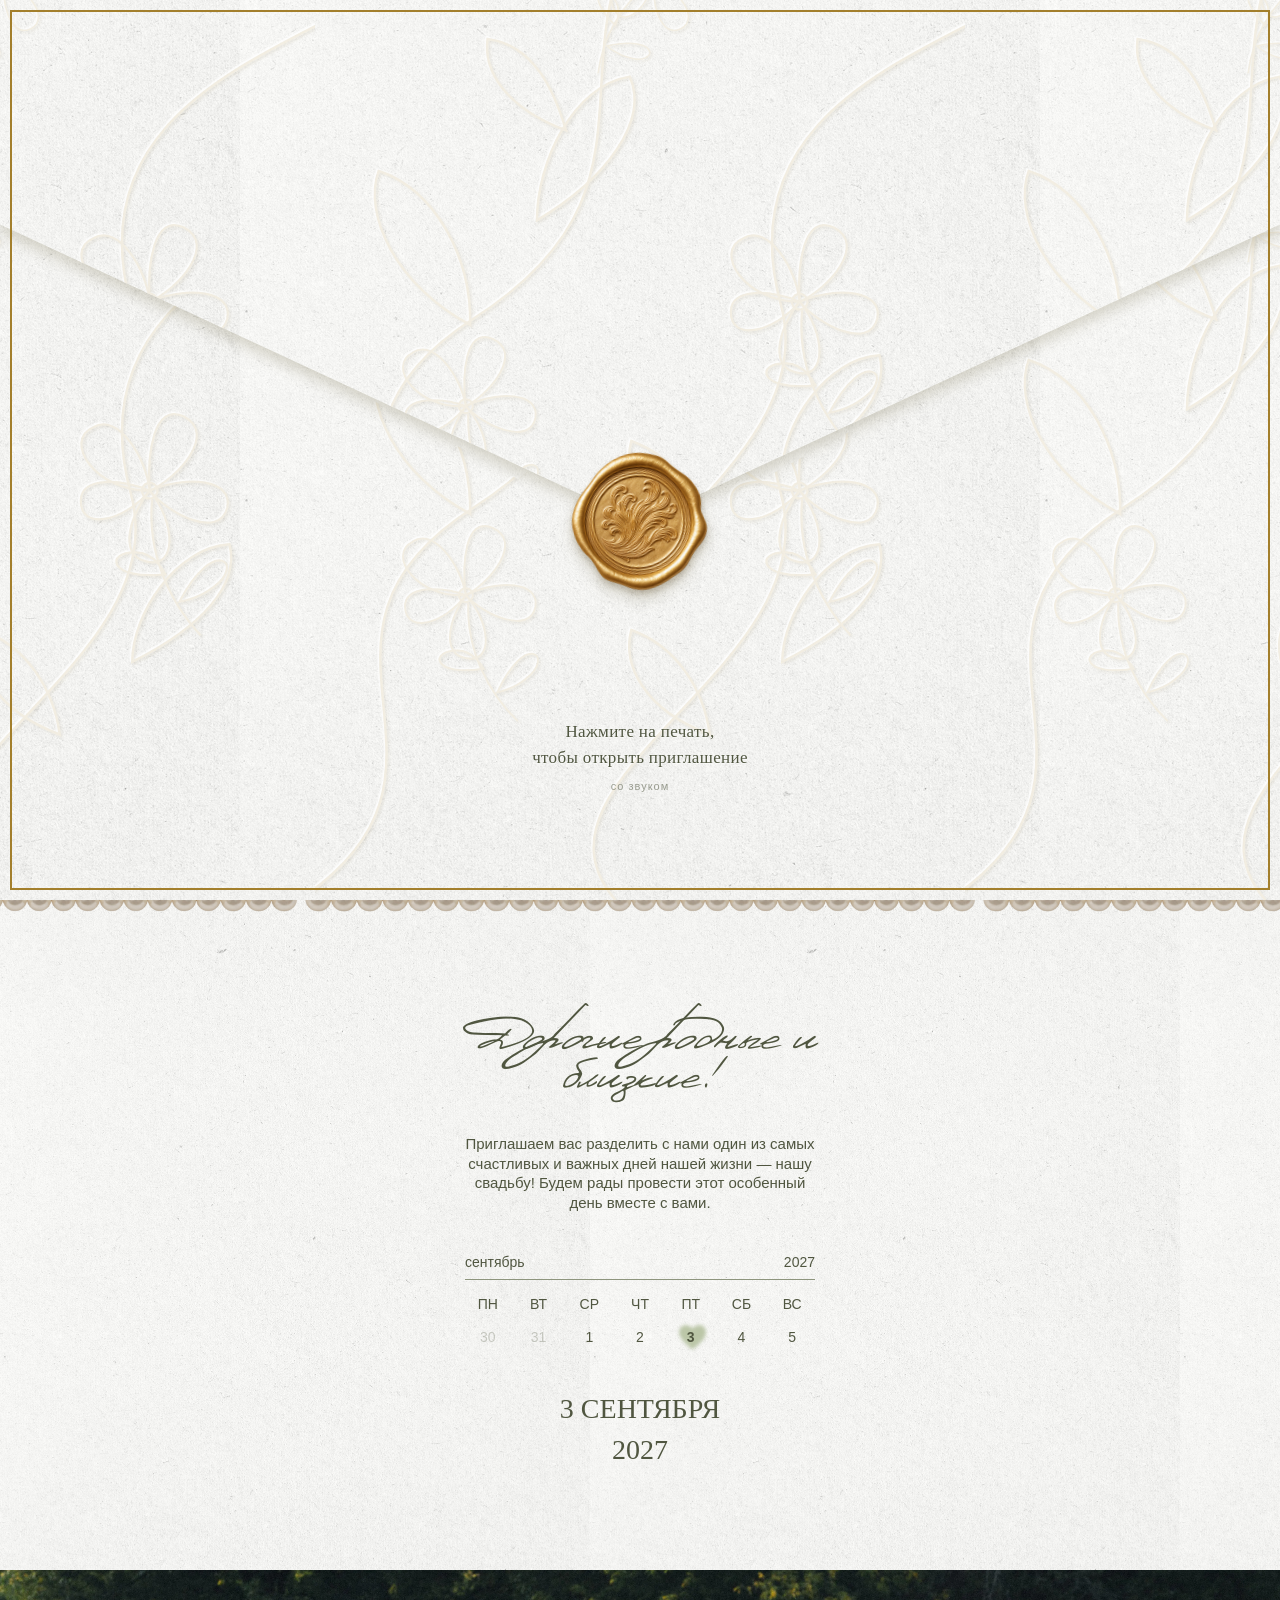
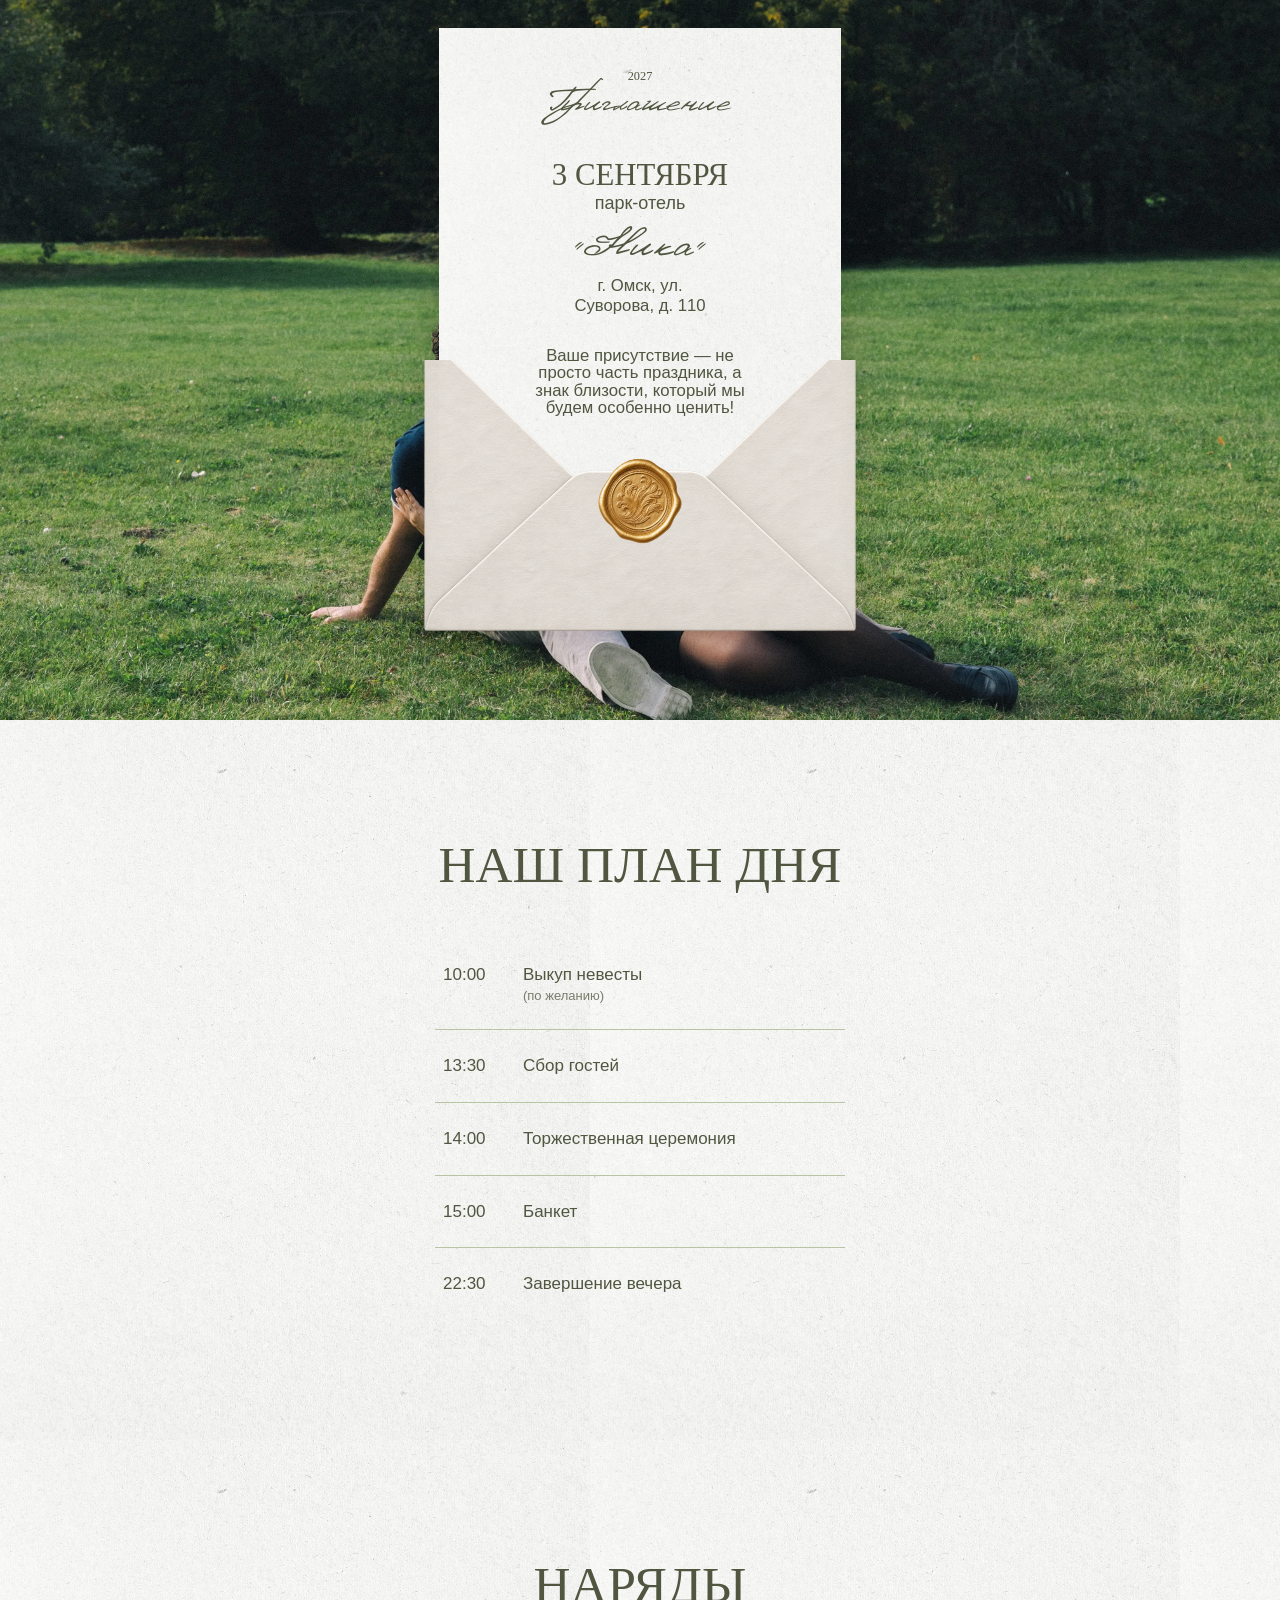
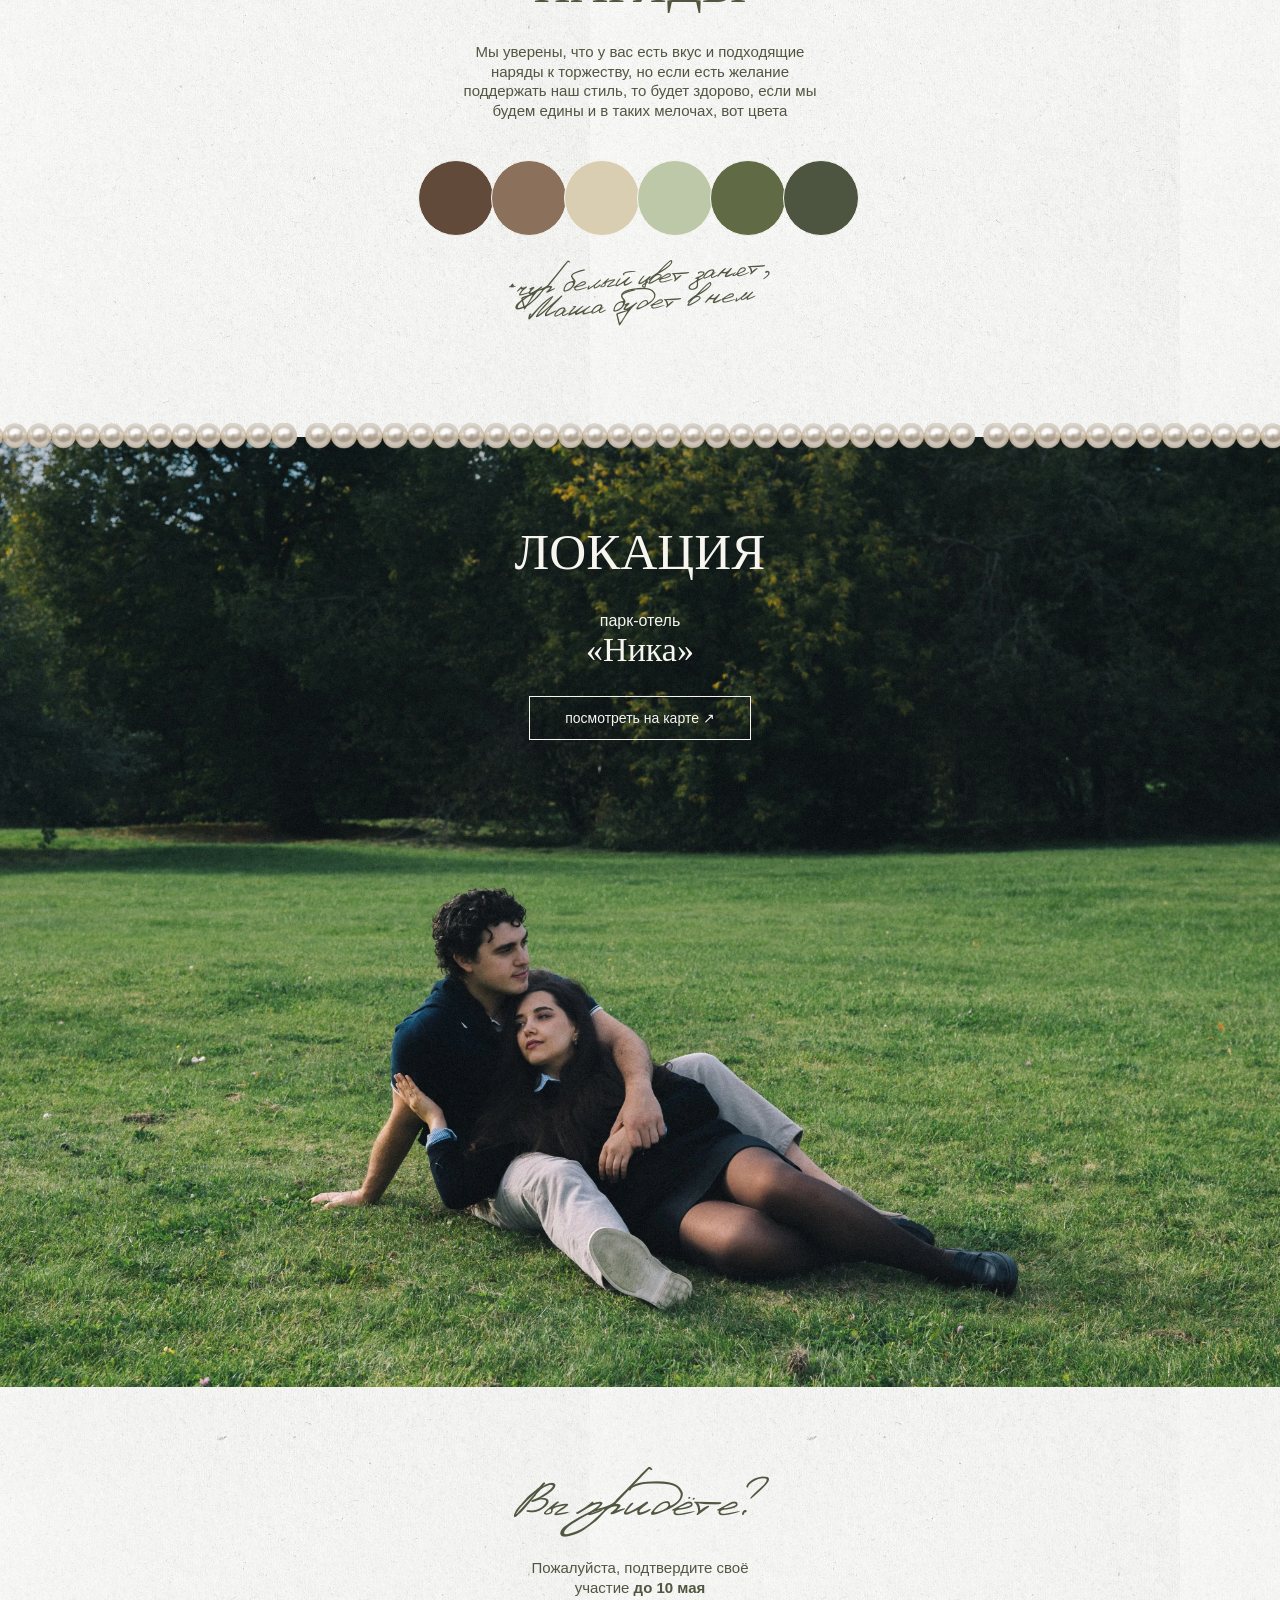
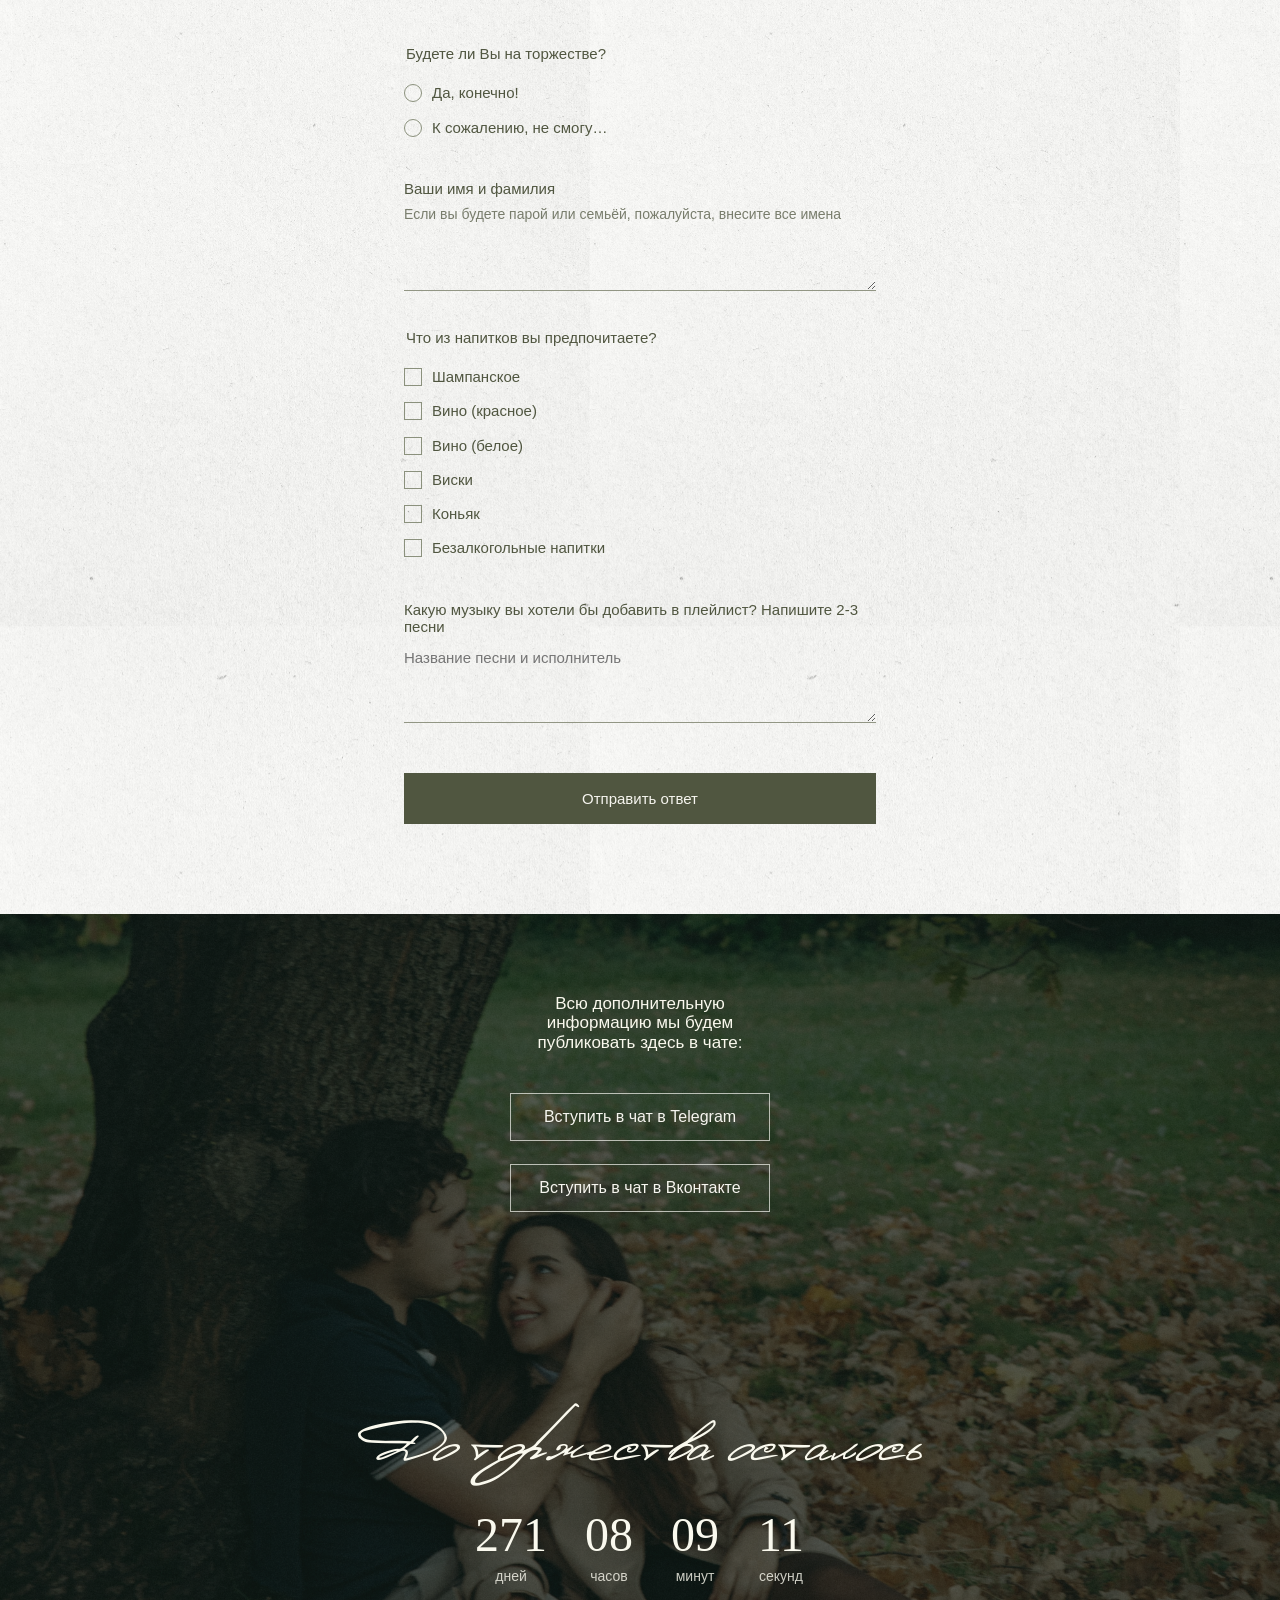
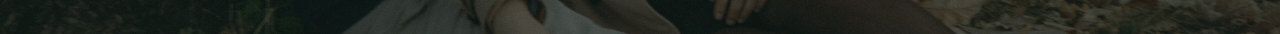
==== commit 17a09b7a: "Update index.3html" ====
--- a/index.html
+++ b/index.html
@@ -8,7 +8,7 @@
 <link rel="apple-touch-icon" sizes="180x180" href="apple-touch-icon.png?v=2">
 <title>Никита и Мария · 03.09.2027</title>
 <style>
-:root{--olive:#505640;--sage:#b9c4a5;--paper:#f6f5ef;--hero:url('hero.png');--park:url('park.jpg');--autumn:url('autumn.jpg');--texture:url('paper.png')}*{box-sizing:border-box}html{scroll-behavior:smooth}body{margin:0;background:#e8e7df;color:var(--olive);font-family:Arial,sans-serif;font-size:15px}main{max-width:1440px;margin:auto;overflow:hidden;background:var(--paper)}section{position:relative}h1,h2,h3,p{margin:0}h1,h2,h3{font-family:Times New Roman,serif;font-weight:400}h2{font-size:clamp(30px,4vw,52px)}p{line-height:1.3}a{color:inherit}button,input,textarea{font:inherit}button,a,input,textarea{outline-offset:6px}button{cursor:pointer}.script{font-family:'Snell Roundhand','Apple Chancery','URW Chancery L',cursive;font-style:italic;font-weight:400;line-height:1.05}.paper{background-color:var(--paper);background-image:var(--texture);background-size:590px auto}.narrow{max-width:540px;margin:auto;padding:0 34px}.hero{height:min(920px,100svh);min-height:560px;background-image:linear-gradient(180deg,#0000 35%,#101d1d50),var(--hero);background-size:cover;background-position:center 44%;color:#faf9ee;display:flex;flex-direction:column;align-items:center;text-align:center;padding:34px 24px 100px;background-color:#33483b}.eyebrow{font-family:Times New Roman,serif;font-size:14px;letter-spacing:.12em}.hero .eyebrow{color:#f8f7ee}.hero h1{font-size:clamp(48px,7vw,96px);max-width:660px;margin-top:auto;margin-bottom:28px}.hero p{font-size:14px;max-width:310px}.hero .date-line{font-size:12px;letter-spacing:.22em;margin-top:25px}.pearls:after{content:'';position:absolute;z-index:4;bottom:-13px;left:-8px;right:-8px;height:28px;background:radial-gradient(circle at 40% 32%,#fff 0%,#eeece0 20%,#cfccbc 49%,#b2ac97 58%,#e8e5d9 66%,transparent 69%) 0 0/28px 28px repeat-x}.welcome{text-align:center;padding:100px 20px 90px}.welcome h2{font-size:clamp(33px,4vw,54px);max-width:510px;margin:0 auto 35px}.welcome p{max-width:360px;margin:auto}.calendar{max-width:350px;margin:42px auto 40px;font-size:14px}.month{display:flex;justify-content:space-between;border-bottom:1px solid #8e957d;padding-bottom:9px;margin-bottom:12px}.week{display:grid;grid-template-columns:repeat(7,1fr);gap:9px 5px;align-items:center;justify-items:center}.week span{min-height:24px;display:grid;place-items:center}.muted{opacity:.28}.heart{position:relative;font-weight:bold;isolation:isolate}.heart:before{content:'♥';position:absolute;color:var(--sage);font-size:48px;z-index:-1;filter:blur(2px);top:-15px}.big-date{font-family:Times New Roman,serif;font-size:28px;line-height:1.45}.invite{min-height:730px;background-color:#283d2d;background-image:var(--park);background-size:cover;background-position:center 60%;padding:30px 30px 65px}.names{display:flex;justify-content:space-between;color:#f8f7ee;font-family:Times New Roman,serif;font-size:15px;max-width:900px;margin:auto auto 40px}.envelope{width:min(440px,100%);margin:auto;position:relative;padding-bottom:150px;filter:drop-shadow(0 10px 20px #0003)}.letter{position:relative;background:var(--paper);background-image:var(--texture);background-size:500px;padding:32px 38px 135px;text-align:center;min-height:440px;z-index:1;margin:0 14px}.letter .script{font-size:30px;margin:6px 0 40px}.letter h3{font-size:29px}.letter p{font-size:14px;margin-top:24px}.letter .hotel{font-family:Times New Roman,serif;font-size:31px}.flap{position:absolute;inset:auto 0 0;height:285px;background:#e7e4d9;clip-path:polygon(0 0,50% 42%,100% 0,100% 100%,0 100%);z-index:2;background-image:linear-gradient(140deg,#fff7,#0000),var(--texture);background-size:cover;border-radius:0 0 5px 5px}.flap:after{content:'';position:absolute;inset:55px 0 0;background:linear-gradient(135deg,#eeeae0,#dcd8cb);clip-path:polygon(50% 0,100% 100%,0 100%)}.seal{position:absolute;z-index:3;bottom:105px;left:50%;transform:translateX(-50%) rotate(-12deg);width:86px;height:88px;border-radius:47% 53% 45% 55%;background:radial-gradient(ellipse at 35% 25%,#f6d17d,#af701c 65%,#edb94f 75%,#845217 85%,#e3b865);border:3px solid #d5a043;box-shadow:inset 0 0 0 5px #e4b354,inset 0 0 0 8px #9f671e,0 3px 6px #0004;display:grid;place-items:center;color:#8a581d;font-family:Times New Roman,serif;font-style:italic;font-size:29px;text-shadow:1px 1px #f2cd7a}.seal img{width:115%;height:115%;object-fit:contain}.bow{position:absolute;z-index:4;width:155px;right:-30px;top:-20px;transform:rotate(12deg)}.program{padding:85px 24px 105px;text-align:center}.program h2{margin-bottom:45px}.timeline{max-width:370px;margin:auto;text-align:left}.event{display:grid;grid-template-columns:85px 1fr;gap:15px;padding:26px 20px;border-bottom:1px solid var(--sage);font-size:17px}.event:last-child{border:0}.aside-note{font-size:20px;text-align:right;margin:14px 0 0}.lace:before,.lace:after{content:'';position:absolute;left:0;right:0;height:28px;background:radial-gradient(ellipse at center,#0000 40%,#c6c7bb66 42%,#0000 53%) 0 0/46px 31px repeat-x;pointer-events:none}.lace:before{top:0}.lace:after{bottom:0;transform:rotate(180deg)}.dress{padding:105px 24px 100px;text-align:center}.dress h2{margin-bottom:28px}.dress p{max-width:370px;margin:auto}.palette{display:flex;justify-content:center;margin:40px auto 30px;padding:0 9px}.swatch{width:64px;height:64px;border-radius:50%;border:1px solid var(--paper);margin-left:-3px}.dress .script{font-size:29px;max-width:360px;margin:auto;transform:rotate(-5deg)}.location{height:740px;background-color:#2b4031;background-image:linear-gradient(#05130c33,#0000 60%),var(--park);background-size:cover;background-position:center 66%;text-align:center;color:var(--paper);padding:90px 20px}.location h2{margin-bottom:30px}.location p{font-size:16px}.location strong{display:block;font:34px Times New Roman,serif;font-weight:400}.outline{display:inline-block;text-decoration:none;border:1px solid currentColor;padding:13px 35px;margin-top:27px;font-size:14px;background:transparent;color:inherit}.rsvp{padding:105px 20px 85px}.rsvp h2{text-align:center;font-size:45px;margin-bottom:24px}.rsvp .intro{text-align:center;margin-bottom:48px}.rsvp fieldset{padding:0;border:0;margin:0 0 35px}.rsvp legend{margin-bottom:14px}.choice{display:flex;align-items:center;gap:10px;padding:7px 0;line-height:1.35;cursor:pointer}.choice input{appearance:none;margin:0;flex:0 0 18px;width:18px;height:18px;border:1px solid #8b917d;background:transparent}.choice input[type=radio]{border-radius:50%}.choice input:checked{background:var(--olive);box-shadow:inset 0 0 0 4px var(--paper)}textarea{width:100%;border:0;border-bottom:1px solid #929684;background:transparent;resize:vertical;min-height:68px;color:var(--olive);padding:12px 0;line-height:1.4}.helper{font-size:14px;opacity:.75;margin-top:8px}.submit{border:1px solid var(--olive);background:var(--olive);color:var(--paper);padding:16px 24px;width:100%;margin-top:12px}.status{margin-top:15px;font-size:14px;line-height:1.4}.footer{min-height:440px;background-color:#626f46;background-image:linear-gradient(#66754899,#66754899),var(--autumn);background-size:cover;background-position:center 60%;color:#faf9ee;text-align:center;padding:60px 24px}.footer p{max-width:290px;margin:0 auto 23px}.phone{text-decoration:none;font-size:20px}.footer h2{font-size:39px;margin:48px 0 20px}.countdown{display:flex;justify-content:center;gap:24px;margin:23px auto}.countdown b{display:block;font:29px Times New Roman,serif;font-weight:400}.countdown small{font-size:11px}.footer .end{font-size:11px;letter-spacing:.16em;margin-top:35px}.dev-note{background:#faf3d9;border-bottom:1px solid #d0c292;padding:13px 22px;color:#5c563c;font-size:13px;line-height:1.5}.dev-note summary{cursor:pointer}.dev-note label{display:inline-block;margin:10px 15px 5px 0}.dev-note input{max-width:230px}.photo-empty{position:absolute;inset:45% 20px auto;text-align:center;color:#fff9;font-size:12px;letter-spacing:.1em;pointer-events:none}.hero:has(.photo-empty) h1{margin-top:auto}.rsvp a{display:inline-block;margin-top:10px}@media(min-width:800px){.hero{height:890px;min-height:700px;background-position:center 40%}.hero h1{margin-top:auto}.welcome{padding:120px 20px}.invite{padding:35px 30px 80px}.program{padding-top:110px}.dress{padding-top:110px}.location{height:900px;background-position:center 60%}.rsvp{padding-top:115px}.footer{min-height:550px}.swatch{width:76px;height:76px}}@media(prefers-reduced-motion:reduce){html{scroll-behavior:auto}}
+:root{--olive:#505640;--sage:#b9c4a5;--paper:#f6f5ef;--hero:url('hero.webp');--park:url('park.webp');--autumn:url('autumn.jpg');--texture:url('paper.png')}*{box-sizing:border-box}html{scroll-behavior:smooth}body{margin:0;background:#e8e7df;color:var(--olive);font-family:Arial,sans-serif;font-size:15px}main{max-width:1440px;margin:auto;overflow:hidden;background:var(--paper)}section{position:relative}h1,h2,h3,p{margin:0}h1,h2,h3{font-family:Times New Roman,serif;font-weight:400}h2{font-size:clamp(30px,4vw,52px)}p{line-height:1.3}a{color:inherit}button,input,textarea{font:inherit}button,a,input,textarea{outline-offset:6px}button{cursor:pointer}.script{font-family:'Snell Roundhand','Apple Chancery','URW Chancery L',cursive;font-style:italic;font-weight:400;line-height:1.05}.paper{background-color:var(--paper);background-image:var(--texture);background-size:590px auto}.narrow{max-width:540px;margin:auto;padding:0 34px}.hero{height:min(920px,100svh);min-height:560px;background-image:linear-gradient(180deg,#0000 35%,#101d1d50),var(--hero);background-size:cover;background-position:center 44%;color:#faf9ee;display:flex;flex-direction:column;align-items:center;text-align:center;padding:34px 24px 100px;background-color:#33483b}.eyebrow{font-family:Times New Roman,serif;font-size:14px;letter-spacing:.12em}.hero .eyebrow{color:#f8f7ee}.hero h1{font-size:clamp(48px,7vw,96px);max-width:660px;margin-top:auto;margin-bottom:28px}.hero p{font-size:14px;max-width:310px}.hero .date-line{font-size:12px;letter-spacing:.22em;margin-top:25px}.pearls:after{content:'';position:absolute;z-index:4;bottom:-13px;left:-8px;right:-8px;height:28px;background:radial-gradient(circle at 40% 32%,#fff 0%,#eeece0 20%,#cfccbc 49%,#b2ac97 58%,#e8e5d9 66%,transparent 69%) 0 0/28px 28px repeat-x}.welcome{text-align:center;padding:100px 20px 90px}.welcome h2{font-size:clamp(33px,4vw,54px);max-width:510px;margin:0 auto 35px}.welcome p{max-width:360px;margin:auto}.calendar{max-width:350px;margin:42px auto 40px;font-size:14px}.month{display:flex;justify-content:space-between;border-bottom:1px solid #8e957d;padding-bottom:9px;margin-bottom:12px}.week{display:grid;grid-template-columns:repeat(7,1fr);gap:9px 5px;align-items:center;justify-items:center}.week span{min-height:24px;display:grid;place-items:center}.muted{opacity:.28}.heart{position:relative;font-weight:bold;isolation:isolate}.heart:before{content:'♥';position:absolute;color:var(--sage);font-size:48px;z-index:-1;filter:blur(2px);top:-15px}.big-date{font-family:Times New Roman,serif;font-size:28px;line-height:1.45}.invite{min-height:730px;background-color:#283d2d;background-image:var(--park);background-size:cover;background-position:center 60%;padding:30px 30px 65px}.names{display:flex;justify-content:space-between;color:#f8f7ee;font-family:Times New Roman,serif;font-size:15px;max-width:900px;margin:auto auto 40px}.envelope{width:min(440px,100%);margin:auto;position:relative;padding-bottom:150px;filter:drop-shadow(0 10px 20px #0003)}.letter{position:relative;background:var(--paper);background-image:var(--texture);background-size:500px;padding:32px 38px 135px;text-align:center;min-height:440px;z-index:1;margin:0 14px}.letter .script{font-size:30px;margin:6px 0 40px}.letter h3{font-size:29px}.letter p{font-size:14px;margin-top:24px}.letter .hotel{font-family:Times New Roman,serif;font-size:31px}.flap{position:absolute;inset:auto 0 0;height:285px;background:#e7e4d9;clip-path:polygon(0 0,50% 42%,100% 0,100% 100%,0 100%);z-index:2;background-image:linear-gradient(140deg,#fff7,#0000),var(--texture);background-size:cover;border-radius:0 0 5px 5px}.flap:after{content:'';position:absolute;inset:55px 0 0;background:linear-gradient(135deg,#eeeae0,#dcd8cb);clip-path:polygon(50% 0,100% 100%,0 100%)}.seal{position:absolute;z-index:3;bottom:105px;left:50%;transform:translateX(-50%) rotate(-12deg);width:86px;height:88px;border-radius:47% 53% 45% 55%;background:radial-gradient(ellipse at 35% 25%,#f6d17d,#af701c 65%,#edb94f 75%,#845217 85%,#e3b865);border:3px solid #d5a043;box-shadow:inset 0 0 0 5px #e4b354,inset 0 0 0 8px #9f671e,0 3px 6px #0004;display:grid;place-items:center;color:#8a581d;font-family:Times New Roman,serif;font-style:italic;font-size:29px;text-shadow:1px 1px #f2cd7a}.seal img{width:115%;height:115%;object-fit:contain}.bow{position:absolute;z-index:4;width:155px;right:-30px;top:-20px;transform:rotate(12deg)}.program{padding:85px 24px 105px;text-align:center}.program h2{margin-bottom:45px}.timeline{max-width:370px;margin:auto;text-align:left}.event{display:grid;grid-template-columns:85px 1fr;gap:15px;padding:26px 20px;border-bottom:1px solid var(--sage);font-size:17px}.event:last-child{border:0}.aside-note{font-size:20px;text-align:right;margin:14px 0 0}.lace:before,.lace:after{content:'';position:absolute;left:0;right:0;height:28px;background:radial-gradient(ellipse at center,#0000 40%,#c6c7bb66 42%,#0000 53%) 0 0/46px 31px repeat-x;pointer-events:none}.lace:before{top:0}.lace:after{bottom:0;transform:rotate(180deg)}.dress{padding:105px 24px 100px;text-align:center}.dress h2{margin-bottom:28px}.dress p{max-width:370px;margin:auto}.palette{display:flex;justify-content:center;margin:40px auto 30px;padding:0 9px}.swatch{width:64px;height:64px;border-radius:50%;border:1px solid var(--paper);margin-left:-3px}.dress .script{font-size:29px;max-width:360px;margin:auto;transform:rotate(-5deg)}.location{height:740px;background-color:#2b4031;background-image:linear-gradient(#05130c33,#0000 60%),var(--park);background-size:cover;background-position:center 66%;text-align:center;color:var(--paper);padding:90px 20px}.location h2{margin-bottom:30px}.location p{font-size:16px}.location strong{display:block;font:34px Times New Roman,serif;font-weight:400}.outline{display:inline-block;text-decoration:none;border:1px solid currentColor;padding:13px 35px;margin-top:27px;font-size:14px;background:transparent;color:inherit}.rsvp{padding:105px 20px 85px}.rsvp h2{text-align:center;font-size:45px;margin-bottom:24px}.rsvp .intro{text-align:center;margin-bottom:48px}.rsvp fieldset{padding:0;border:0;margin:0 0 35px}.rsvp legend{margin-bottom:14px}.choice{display:flex;align-items:center;gap:10px;padding:7px 0;line-height:1.35;cursor:pointer}.choice input{appearance:none;margin:0;flex:0 0 18px;width:18px;height:18px;border:1px solid #8b917d;background:transparent}.choice input[type=radio]{border-radius:50%}.choice input:checked{background:var(--olive);box-shadow:inset 0 0 0 4px var(--paper)}textarea{width:100%;border:0;border-bottom:1px solid #929684;background:transparent;resize:vertical;min-height:68px;color:var(--olive);padding:12px 0;line-height:1.4}.helper{font-size:14px;opacity:.75;margin-top:8px}.submit{border:1px solid var(--olive);background:var(--olive);color:var(--paper);padding:16px 24px;width:100%;margin-top:12px}.status{margin-top:15px;font-size:14px;line-height:1.4}.footer{min-height:440px;background-color:#626f46;background-image:linear-gradient(#66754899,#66754899),var(--autumn);background-size:cover;background-position:center 60%;color:#faf9ee;text-align:center;padding:60px 24px}.footer p{max-width:290px;margin:0 auto 23px}.phone{text-decoration:none;font-size:20px}.footer h2{font-size:39px;margin:48px 0 20px}.countdown{display:flex;justify-content:center;gap:24px;margin:23px auto}.countdown b{display:block;font:29px Times New Roman,serif;font-weight:400}.countdown small{font-size:11px}.footer .end{font-size:11px;letter-spacing:.16em;margin-top:35px}.dev-note{background:#faf3d9;border-bottom:1px solid #d0c292;padding:13px 22px;color:#5c563c;font-size:13px;line-height:1.5}.dev-note summary{cursor:pointer}.dev-note label{display:inline-block;margin:10px 15px 5px 0}.dev-note input{max-width:230px}.photo-empty{position:absolute;inset:45% 20px auto;text-align:center;color:#fff9;font-size:12px;letter-spacing:.1em;pointer-events:none}.hero:has(.photo-empty) h1{margin-top:auto}.rsvp a{display:inline-block;margin-top:10px}@media(min-width:800px){.hero{height:890px;min-height:700px;background-position:center 40%}.hero h1{margin-top:auto}.welcome{padding:120px 20px}.invite{padding:35px 30px 80px}.program{padding-top:110px}.dress{padding-top:110px}.location{height:900px;background-position:center 60%}.rsvp{padding-top:115px}.footer{min-height:550px}.swatch{width:76px;height:76px}}@media(prefers-reduced-motion:reduce){html{scroll-behavior:auto}}
 
 @font-face{font-family:Denistina;src:url('denistina.ttf') format('truetype');font-display:swap}.script{font-family:Denistina,'Snell Roundhand',cursive;font-style:normal}.hero .eyebrow{color:var(--olive)}.hero h1{font-size:clamp(58px,8vw,108px);line-height:.82}.welcome h2{font-size:52px;line-height:.75;margin-bottom:36px}.heart:before{content:'';width:35px;height:34px;top:-5px;left:-12px;background:url('heart.png') center/contain no-repeat;filter:none}.pearls:after{height:28px;bottom:-14px;background:url('pearls.png') center center/auto 226px repeat-x}.seal{background:none;border:0;box-shadow:none;width:85px;height:94px;bottom:105px}.seal img{width:100%;height:100%}.envelope{padding-bottom:150px}.flap{background:url('envelope.png') center bottom/120% auto no-repeat;clip-path:none;height:285px;overflow:hidden;border-radius:0}.flap:after{display:none}.bow{width:145px;right:-28px;top:-16px}.lace:before,.lace:after{height:52px;background:url('lace.png') right 62%/600px 600px repeat-x;opacity:.55}.lace:after{transform:rotate(180deg)}.dress .script{font-size:35px;line-height:.72}.rsvp h2{font-size:55px}.footer h2{font-size:52px}.hero{height:auto;min-height:0;aspect-ratio:393/559;padding:28px 24px 85px;background-position:center}.hero h1{margin-bottom:30px}.hero .date-line{display:none}.hero p{font-size:12px}.welcome{padding:85px 20px 70px}.location{height:auto;aspect-ratio:393/553;padding-top:85px;background-position:center}.invite{min-height:560px;padding:25px 28px 50px}.names{margin-bottom:30px}.envelope{max-width:340px;padding-bottom:140px}.letter{padding:25px 30px 125px;min-height:405px}.letter .script{font-size:34px;margin:8px 0 35px}.letter h3{font-size:25px}.letter .hotel{font-size:29px}.letter p{font-size:14px}.flap{height:245px}.seal{bottom:90px;width:76px}.program{padding:75px 24px 95px}.dress{padding:90px 24px 100px}.footer{min-height:340px;padding:55px 24px 30px}.rsvp{padding:90px 20px 75px}@media(min-width:700px){.hero{aspect-ratio:auto;height:900px;max-height:1100px;background-size:cover;background-position:center 38%;padding-bottom:90px}.hero h1{font-size:105px}.hero p{font-size:16px;max-width:380px}.welcome{padding:120px 20px 100px}.invite{padding:35px 30px 80px}.envelope{max-width:440px}.letter{padding:35px 42px 130px;min-height:470px}.letter h3{font-size:32px}.letter p{font-size:17px}.flap{height:285px}.seal{bottom:105px;width:90px}.location{aspect-ratio:auto;height:950px;background-position:center 62%}.bow{width:180px}.program,.dress{padding-top:115px;padding-bottom:120px}.footer{min-height:550px}}
 
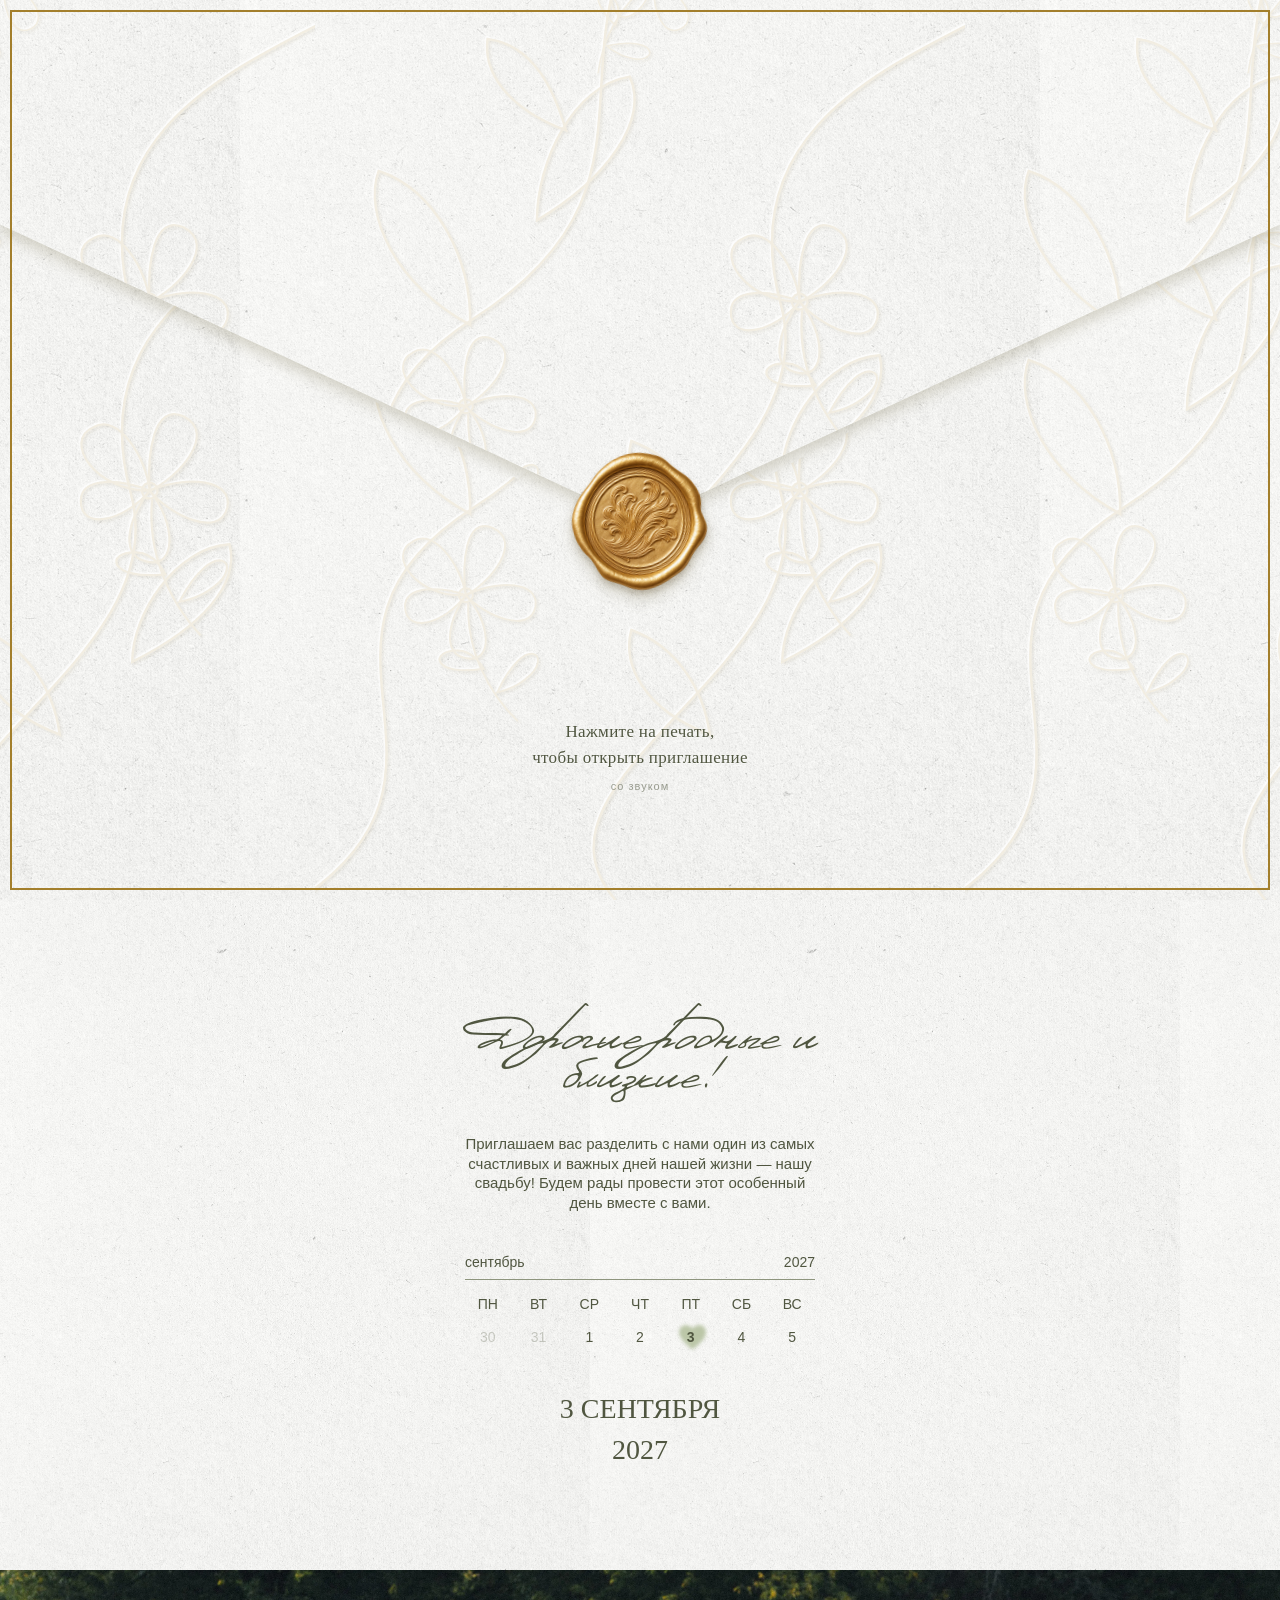
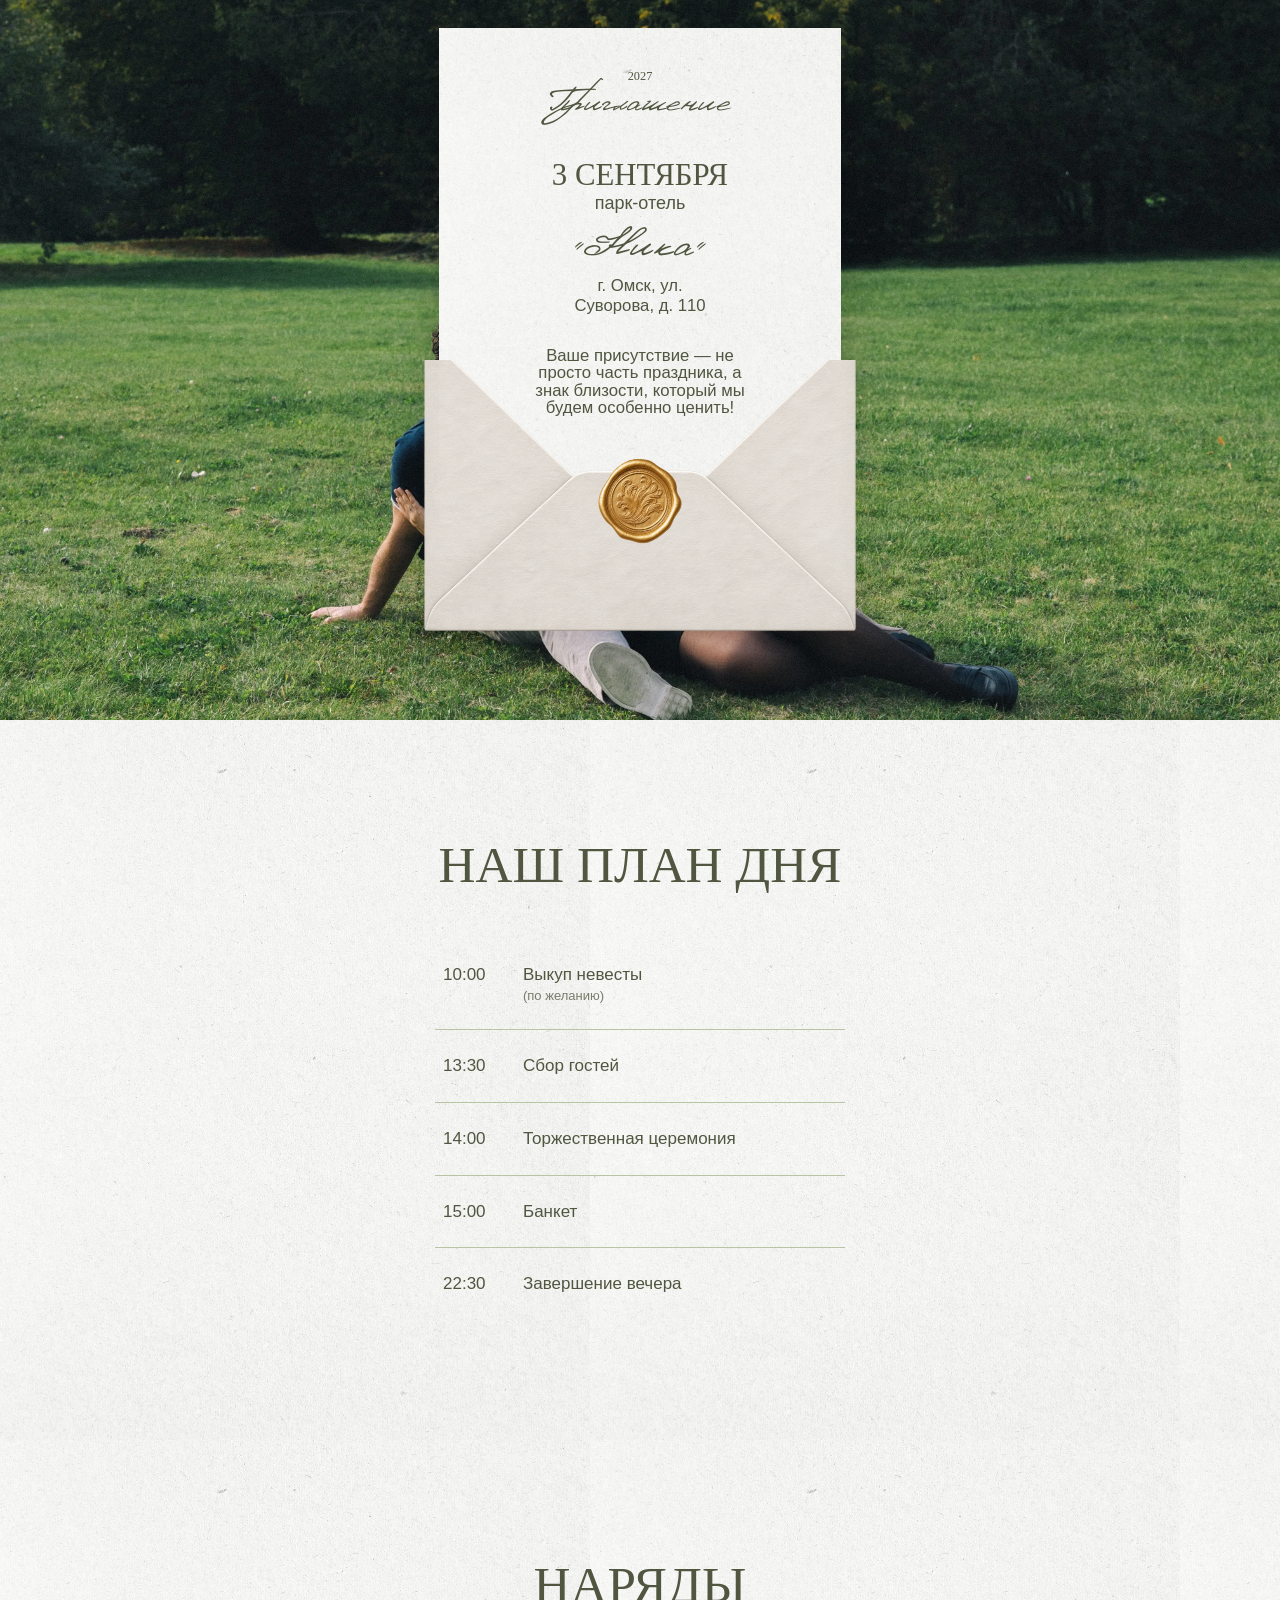
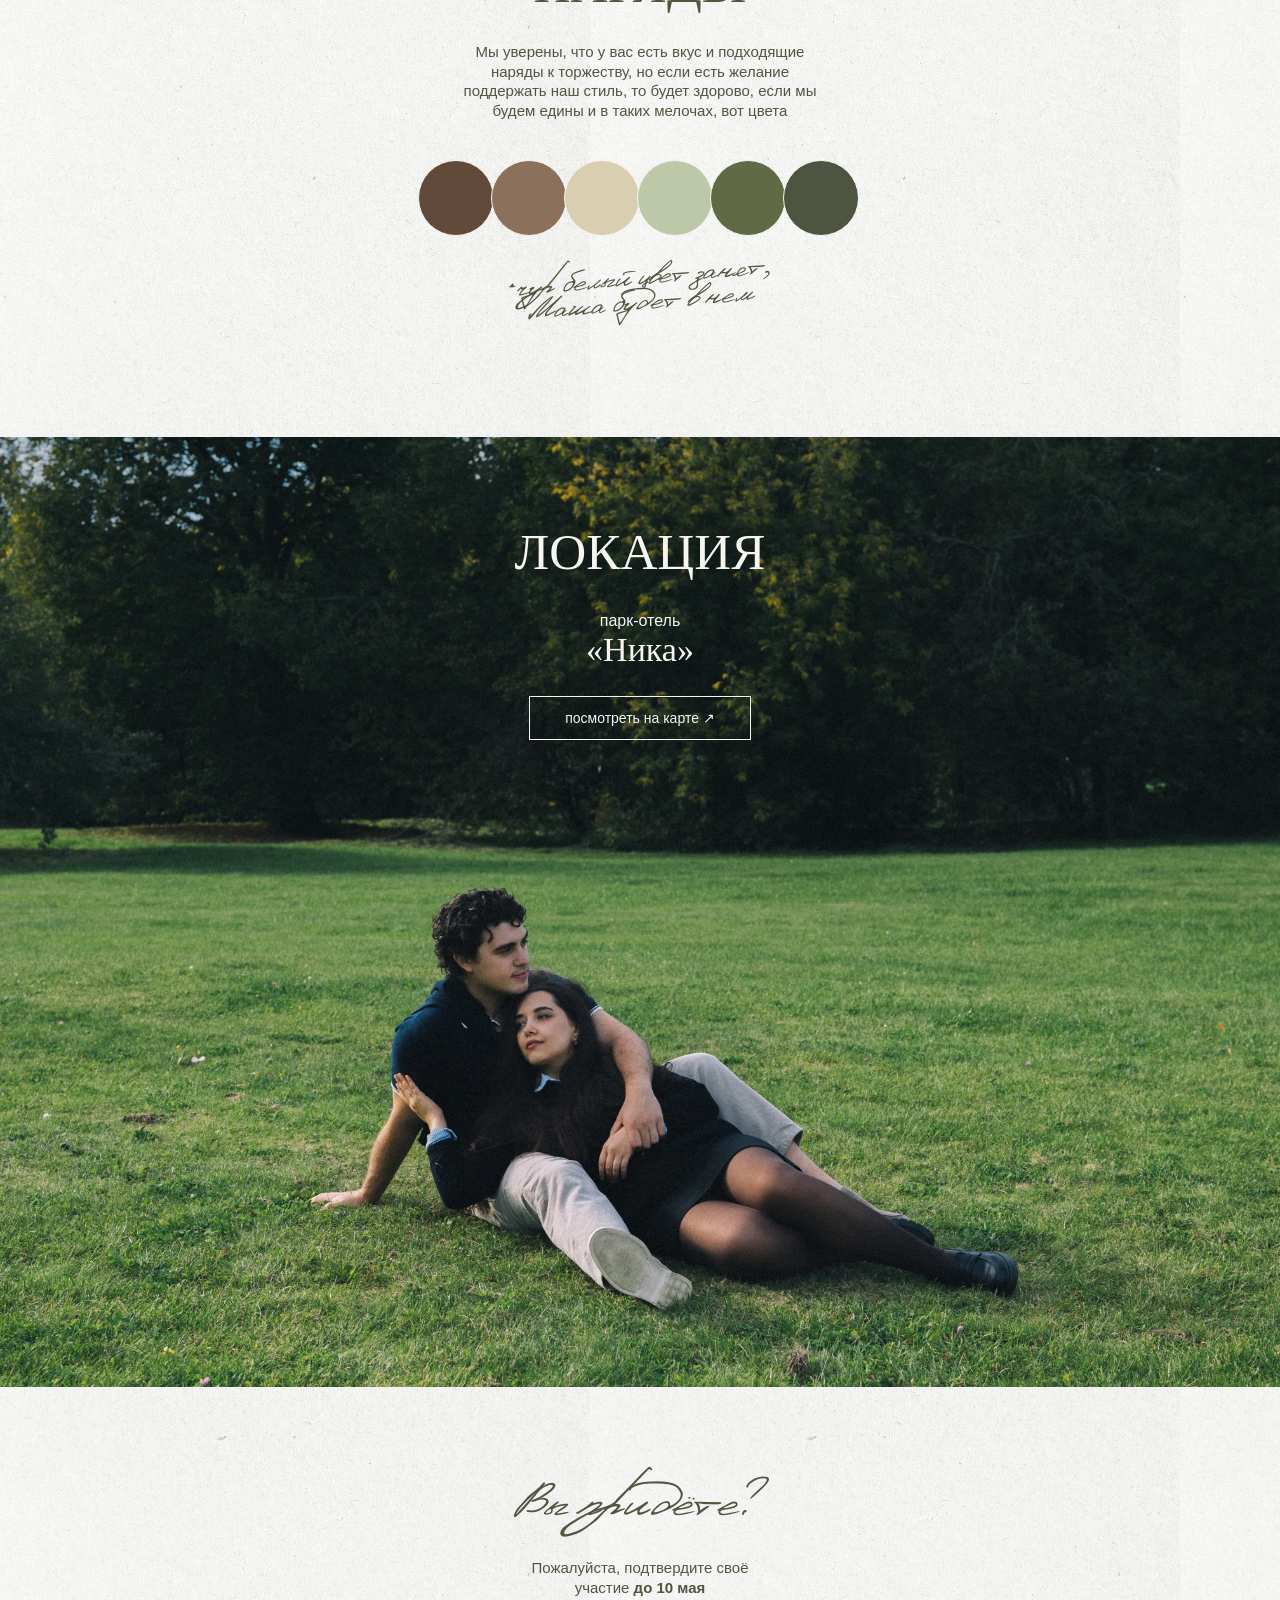
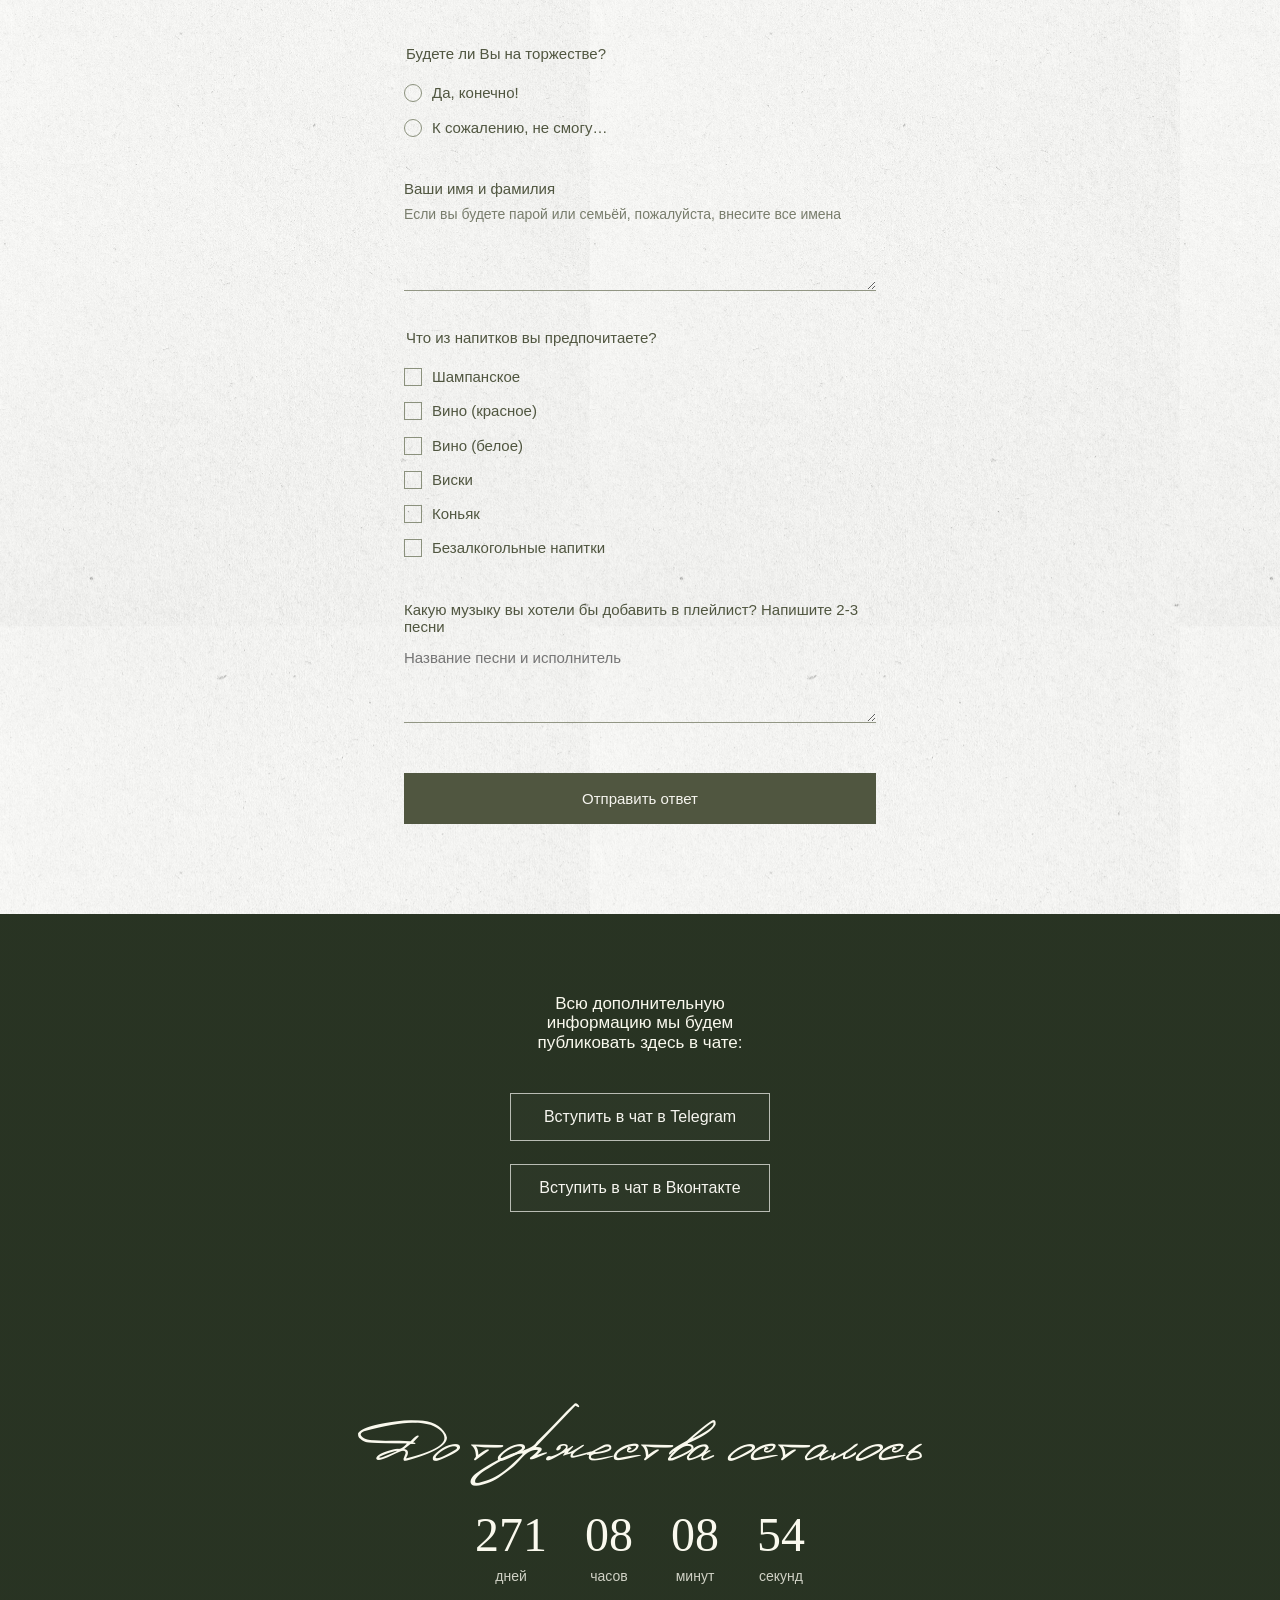
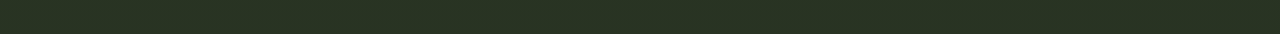
==== commit 192f6a2e: "Update index4.html" ====
--- a/index.html
+++ b/index.html
@@ -8,9 +8,9 @@
 <link rel="apple-touch-icon" sizes="180x180" href="apple-touch-icon.png?v=2">
 <title>Никита и Мария · 03.09.2027</title>
 <style>
-:root{--olive:#505640;--sage:#b9c4a5;--paper:#f6f5ef;--hero:url('hero.webp');--park:url('park.webp');--autumn:url('autumn.jpg');--texture:url('paper.png')}*{box-sizing:border-box}html{scroll-behavior:smooth}body{margin:0;background:#e8e7df;color:var(--olive);font-family:Arial,sans-serif;font-size:15px}main{max-width:1440px;margin:auto;overflow:hidden;background:var(--paper)}section{position:relative}h1,h2,h3,p{margin:0}h1,h2,h3{font-family:Times New Roman,serif;font-weight:400}h2{font-size:clamp(30px,4vw,52px)}p{line-height:1.3}a{color:inherit}button,input,textarea{font:inherit}button,a,input,textarea{outline-offset:6px}button{cursor:pointer}.script{font-family:'Snell Roundhand','Apple Chancery','URW Chancery L',cursive;font-style:italic;font-weight:400;line-height:1.05}.paper{background-color:var(--paper);background-image:var(--texture);background-size:590px auto}.narrow{max-width:540px;margin:auto;padding:0 34px}.hero{height:min(920px,100svh);min-height:560px;background-image:linear-gradient(180deg,#0000 35%,#101d1d50),var(--hero);background-size:cover;background-position:center 44%;color:#faf9ee;display:flex;flex-direction:column;align-items:center;text-align:center;padding:34px 24px 100px;background-color:#33483b}.eyebrow{font-family:Times New Roman,serif;font-size:14px;letter-spacing:.12em}.hero .eyebrow{color:#f8f7ee}.hero h1{font-size:clamp(48px,7vw,96px);max-width:660px;margin-top:auto;margin-bottom:28px}.hero p{font-size:14px;max-width:310px}.hero .date-line{font-size:12px;letter-spacing:.22em;margin-top:25px}.pearls:after{content:'';position:absolute;z-index:4;bottom:-13px;left:-8px;right:-8px;height:28px;background:radial-gradient(circle at 40% 32%,#fff 0%,#eeece0 20%,#cfccbc 49%,#b2ac97 58%,#e8e5d9 66%,transparent 69%) 0 0/28px 28px repeat-x}.welcome{text-align:center;padding:100px 20px 90px}.welcome h2{font-size:clamp(33px,4vw,54px);max-width:510px;margin:0 auto 35px}.welcome p{max-width:360px;margin:auto}.calendar{max-width:350px;margin:42px auto 40px;font-size:14px}.month{display:flex;justify-content:space-between;border-bottom:1px solid #8e957d;padding-bottom:9px;margin-bottom:12px}.week{display:grid;grid-template-columns:repeat(7,1fr);gap:9px 5px;align-items:center;justify-items:center}.week span{min-height:24px;display:grid;place-items:center}.muted{opacity:.28}.heart{position:relative;font-weight:bold;isolation:isolate}.heart:before{content:'♥';position:absolute;color:var(--sage);font-size:48px;z-index:-1;filter:blur(2px);top:-15px}.big-date{font-family:Times New Roman,serif;font-size:28px;line-height:1.45}.invite{min-height:730px;background-color:#283d2d;background-image:var(--park);background-size:cover;background-position:center 60%;padding:30px 30px 65px}.names{display:flex;justify-content:space-between;color:#f8f7ee;font-family:Times New Roman,serif;font-size:15px;max-width:900px;margin:auto auto 40px}.envelope{width:min(440px,100%);margin:auto;position:relative;padding-bottom:150px;filter:drop-shadow(0 10px 20px #0003)}.letter{position:relative;background:var(--paper);background-image:var(--texture);background-size:500px;padding:32px 38px 135px;text-align:center;min-height:440px;z-index:1;margin:0 14px}.letter .script{font-size:30px;margin:6px 0 40px}.letter h3{font-size:29px}.letter p{font-size:14px;margin-top:24px}.letter .hotel{font-family:Times New Roman,serif;font-size:31px}.flap{position:absolute;inset:auto 0 0;height:285px;background:#e7e4d9;clip-path:polygon(0 0,50% 42%,100% 0,100% 100%,0 100%);z-index:2;background-image:linear-gradient(140deg,#fff7,#0000),var(--texture);background-size:cover;border-radius:0 0 5px 5px}.flap:after{content:'';position:absolute;inset:55px 0 0;background:linear-gradient(135deg,#eeeae0,#dcd8cb);clip-path:polygon(50% 0,100% 100%,0 100%)}.seal{position:absolute;z-index:3;bottom:105px;left:50%;transform:translateX(-50%) rotate(-12deg);width:86px;height:88px;border-radius:47% 53% 45% 55%;background:radial-gradient(ellipse at 35% 25%,#f6d17d,#af701c 65%,#edb94f 75%,#845217 85%,#e3b865);border:3px solid #d5a043;box-shadow:inset 0 0 0 5px #e4b354,inset 0 0 0 8px #9f671e,0 3px 6px #0004;display:grid;place-items:center;color:#8a581d;font-family:Times New Roman,serif;font-style:italic;font-size:29px;text-shadow:1px 1px #f2cd7a}.seal img{width:115%;height:115%;object-fit:contain}.bow{position:absolute;z-index:4;width:155px;right:-30px;top:-20px;transform:rotate(12deg)}.program{padding:85px 24px 105px;text-align:center}.program h2{margin-bottom:45px}.timeline{max-width:370px;margin:auto;text-align:left}.event{display:grid;grid-template-columns:85px 1fr;gap:15px;padding:26px 20px;border-bottom:1px solid var(--sage);font-size:17px}.event:last-child{border:0}.aside-note{font-size:20px;text-align:right;margin:14px 0 0}.lace:before,.lace:after{content:'';position:absolute;left:0;right:0;height:28px;background:radial-gradient(ellipse at center,#0000 40%,#c6c7bb66 42%,#0000 53%) 0 0/46px 31px repeat-x;pointer-events:none}.lace:before{top:0}.lace:after{bottom:0;transform:rotate(180deg)}.dress{padding:105px 24px 100px;text-align:center}.dress h2{margin-bottom:28px}.dress p{max-width:370px;margin:auto}.palette{display:flex;justify-content:center;margin:40px auto 30px;padding:0 9px}.swatch{width:64px;height:64px;border-radius:50%;border:1px solid var(--paper);margin-left:-3px}.dress .script{font-size:29px;max-width:360px;margin:auto;transform:rotate(-5deg)}.location{height:740px;background-color:#2b4031;background-image:linear-gradient(#05130c33,#0000 60%),var(--park);background-size:cover;background-position:center 66%;text-align:center;color:var(--paper);padding:90px 20px}.location h2{margin-bottom:30px}.location p{font-size:16px}.location strong{display:block;font:34px Times New Roman,serif;font-weight:400}.outline{display:inline-block;text-decoration:none;border:1px solid currentColor;padding:13px 35px;margin-top:27px;font-size:14px;background:transparent;color:inherit}.rsvp{padding:105px 20px 85px}.rsvp h2{text-align:center;font-size:45px;margin-bottom:24px}.rsvp .intro{text-align:center;margin-bottom:48px}.rsvp fieldset{padding:0;border:0;margin:0 0 35px}.rsvp legend{margin-bottom:14px}.choice{display:flex;align-items:center;gap:10px;padding:7px 0;line-height:1.35;cursor:pointer}.choice input{appearance:none;margin:0;flex:0 0 18px;width:18px;height:18px;border:1px solid #8b917d;background:transparent}.choice input[type=radio]{border-radius:50%}.choice input:checked{background:var(--olive);box-shadow:inset 0 0 0 4px var(--paper)}textarea{width:100%;border:0;border-bottom:1px solid #929684;background:transparent;resize:vertical;min-height:68px;color:var(--olive);padding:12px 0;line-height:1.4}.helper{font-size:14px;opacity:.75;margin-top:8px}.submit{border:1px solid var(--olive);background:var(--olive);color:var(--paper);padding:16px 24px;width:100%;margin-top:12px}.status{margin-top:15px;font-size:14px;line-height:1.4}.footer{min-height:440px;background-color:#626f46;background-image:linear-gradient(#66754899,#66754899),var(--autumn);background-size:cover;background-position:center 60%;color:#faf9ee;text-align:center;padding:60px 24px}.footer p{max-width:290px;margin:0 auto 23px}.phone{text-decoration:none;font-size:20px}.footer h2{font-size:39px;margin:48px 0 20px}.countdown{display:flex;justify-content:center;gap:24px;margin:23px auto}.countdown b{display:block;font:29px Times New Roman,serif;font-weight:400}.countdown small{font-size:11px}.footer .end{font-size:11px;letter-spacing:.16em;margin-top:35px}.dev-note{background:#faf3d9;border-bottom:1px solid #d0c292;padding:13px 22px;color:#5c563c;font-size:13px;line-height:1.5}.dev-note summary{cursor:pointer}.dev-note label{display:inline-block;margin:10px 15px 5px 0}.dev-note input{max-width:230px}.photo-empty{position:absolute;inset:45% 20px auto;text-align:center;color:#fff9;font-size:12px;letter-spacing:.1em;pointer-events:none}.hero:has(.photo-empty) h1{margin-top:auto}.rsvp a{display:inline-block;margin-top:10px}@media(min-width:800px){.hero{height:890px;min-height:700px;background-position:center 40%}.hero h1{margin-top:auto}.welcome{padding:120px 20px}.invite{padding:35px 30px 80px}.program{padding-top:110px}.dress{padding-top:110px}.location{height:900px;background-position:center 60%}.rsvp{padding-top:115px}.footer{min-height:550px}.swatch{width:76px;height:76px}}@media(prefers-reduced-motion:reduce){html{scroll-behavior:auto}}
+:root{--olive:#505640;--sage:#b9c4a5;--paper:#f6f5ef;--hero:url('hero.webp');--park:url('park.webp');--autumn:url('autumn.jpg');--texture:url('paper.png')}*{box-sizing:border-box}html{scroll-behavior:smooth}body{margin:0;background:#e8e7df;color:var(--olive);font-family:Arial,sans-serif;font-size:15px}main{max-width:1440px;margin:auto;overflow:hidden;background:var(--paper)}section{position:relative}h1,h2,h3,p{margin:0}h1,h2,h3{font-family:Times New Roman,serif;font-weight:400}h2{font-size:clamp(30px,4vw,52px)}p{line-height:1.3}a{color:inherit}button,input,textarea{font:inherit}button,a,input,textarea{outline-offset:6px}button{cursor:pointer}.script{font-family:'Snell Roundhand','Apple Chancery','URW Chancery L',cursive;font-style:italic;font-weight:400;line-height:1.05}.paper{background-color:var(--paper);background-image:var(--texture);background-size:590px auto}.narrow{max-width:540px;margin:auto;padding:0 34px}.hero{height:min(920px,100svh);min-height:560px;background-image:linear-gradient(180deg,#0000 35%,#101d1d50),var(--hero);background-size:cover;background-position:center 44%;color:#faf9ee;display:flex;flex-direction:column;align-items:center;text-align:center;padding:34px 24px 100px;background-color:#33483b}.eyebrow{font-family:Times New Roman,serif;font-size:14px;letter-spacing:.12em}.hero .eyebrow{color:#f8f7ee}.hero h1{font-size:clamp(48px,7vw,96px);max-width:660px;margin-top:auto;margin-bottom:28px}.hero p{font-size:14px;max-width:310px}.hero .date-line{font-size:12px;letter-spacing:.22em;margin-top:25px}.pearls:after{content:'';position:absolute;z-index:4;bottom:-13px;left:-8px;right:-8px;height:28px;background:radial-gradient(circle at 40% 32%,#fff 0%,#eeece0 20%,#cfccbc 49%,#b2ac97 58%,#e8e5d9 66%,transparent 69%) 0 0/28px 28px repeat-x}.welcome{text-align:center;padding:100px 20px 90px}.welcome h2{font-size:clamp(33px,4vw,54px);max-width:510px;margin:0 auto 35px}.welcome p{max-width:360px;margin:auto}.calendar{max-width:350px;margin:42px auto 40px;font-size:14px}.month{display:flex;justify-content:space-between;border-bottom:1px solid #8e957d;padding-bottom:9px;margin-bottom:12px}.week{display:grid;grid-template-columns:repeat(7,1fr);gap:9px 5px;align-items:center;justify-items:center}.week span{min-height:24px;display:grid;place-items:center}.muted{opacity:.28}.heart{position:relative;font-weight:bold;isolation:isolate}.heart:before{content:'♥';position:absolute;color:var(--sage);font-size:48px;z-index:-1;filter:blur(2px);top:-15px}.big-date{font-family:Times New Roman,serif;font-size:28px;line-height:1.45}.invite{min-height:730px;background-color:#283d2d;background-image:var(--park);background-size:cover;background-position:center 60%;padding:30px 30px 65px}.names{display:flex;justify-content:space-between;color:#f8f7ee;font-family:Times New Roman,serif;font-size:15px;max-width:900px;margin:auto auto 40px}.envelope{width:min(440px,100%);margin:auto;position:relative;padding-bottom:150px;filter:drop-shadow(0 10px 20px #0003)}.letter{position:relative;background:var(--paper);background-image:var(--texture);background-size:500px;padding:32px 38px 135px;text-align:center;min-height:440px;z-index:1;margin:0 14px}.letter .script{font-size:30px;margin:6px 0 40px}.letter h3{font-size:29px}.letter p{font-size:14px;margin-top:24px}.letter .hotel{font-family:Times New Roman,serif;font-size:31px}.flap{position:absolute;inset:auto 0 0;height:285px;background:#e7e4d9;clip-path:polygon(0 0,50% 42%,100% 0,100% 100%,0 100%);z-index:2;background-image:linear-gradient(140deg,#fff7,#0000),var(--texture);background-size:cover;border-radius:0 0 5px 5px}.flap:after{content:'';position:absolute;inset:55px 0 0;background:linear-gradient(135deg,#eeeae0,#dcd8cb);clip-path:polygon(50% 0,100% 100%,0 100%)}.seal{position:absolute;z-index:3;bottom:105px;left:50%;transform:translateX(-50%) rotate(-12deg);width:86px;height:88px;border-radius:47% 53% 45% 55%;background:radial-gradient(ellipse at 35% 25%,#f6d17d,#af701c 65%,#edb94f 75%,#845217 85%,#e3b865);border:3px solid #d5a043;box-shadow:inset 0 0 0 5px #e4b354,inset 0 0 0 8px #9f671e,0 3px 6px #0004;display:grid;place-items:center;color:#8a581d;font-family:Times New Roman,serif;font-style:italic;font-size:29px;text-shadow:1px 1px #f2cd7a}.seal img{width:115%;height:115%;object-fit:contain}.bow{position:absolute;z-index:4;width:155px;right:-30px;top:-20px;transform:rotate(12deg)}.program{padding:85px 24px 105px;text-align:center}.program h2{margin-bottom:45px}.timeline{max-width:370px;margin:auto;text-align:left}.event{display:grid;grid-template-columns:85px 1fr;gap:15px;padding:26px 20px;border-bottom:1px solid var(--sage);font-size:17px}.event:last-child{border:0}.aside-note{font-size:20px;text-align:right;margin:14px 0 0}.pearls:before,.pearls:after{content:'';position:absolute;left:0;right:0;height:28px;background:radial-gradient(ellipse at center,#0000 40%,#c6c7bb66 42%,#0000 53%) 0 0/46px 31px repeat-x;pointer-events:none}.pearls:before{top:0}.pearls:after{bottom:0;transform:rotate(180deg)}.dress{padding:105px 24px 100px;text-align:center}.dress h2{margin-bottom:28px}.dress p{max-width:370px;margin:auto}.palette{display:flex;justify-content:center;margin:40px auto 30px;padding:0 9px}.swatch{width:64px;height:64px;border-radius:50%;border:1px solid var(--paper);margin-left:-3px}.dress .script{font-size:29px;max-width:360px;margin:auto;transform:rotate(-5deg)}.location{height:740px;background-color:#2b4031;background-image:linear-gradient(#05130c33,#0000 60%),var(--park);background-size:cover;background-position:center 66%;text-align:center;color:var(--paper);padding:90px 20px}.location h2{margin-bottom:30px}.location p{font-size:16px}.location strong{display:block;font:34px Times New Roman,serif;font-weight:400}.outline{display:inline-block;text-decoration:none;border:1px solid currentColor;padding:13px 35px;margin-top:27px;font-size:14px;background:transparent;color:inherit}.rsvp{padding:105px 20px 85px}.rsvp h2{text-align:center;font-size:45px;margin-bottom:24px}.rsvp .intro{text-align:center;margin-bottom:48px}.rsvp fieldset{padding:0;border:0;margin:0 0 35px}.rsvp legend{margin-bottom:14px}.choice{display:flex;align-items:center;gap:10px;padding:7px 0;line-height:1.35;cursor:pointer}.choice input{appearance:none;margin:0;flex:0 0 18px;width:18px;height:18px;border:1px solid #8b917d;background:transparent}.choice input[type=radio]{border-radius:50%}.choice input:checked{background:var(--olive);box-shadow:inset 0 0 0 4px var(--paper)}textarea{width:100%;border:0;border-bottom:1px solid #929684;background:transparent;resize:vertical;min-height:68px;color:var(--olive);padding:12px 0;line-height:1.4}.helper{font-size:14px;opacity:.75;margin-top:8px}.submit{border:1px solid var(--olive);background:var(--olive);color:var(--paper);padding:16px 24px;width:100%;margin-top:12px}.status{margin-top:15px;font-size:14px;line-height:1.4}.footer{min-height:440px;background-color:#626f46;background-image:linear-gradient(#66754899,#66754899),var(--autumn);background-size:cover;background-position:center 60%;color:#faf9ee;text-align:center;padding:60px 24px}.footer p{max-width:290px;margin:0 auto 23px}.phone{text-decoration:none;font-size:20px}.footer h2{font-size:39px;margin:48px 0 20px}.countdown{display:flex;justify-content:center;gap:24px;margin:23px auto}.countdown b{display:block;font:29px Times New Roman,serif;font-weight:400}.countdown small{font-size:11px}.footer .end{font-size:11px;letter-spacing:.16em;margin-top:35px}.dev-note{background:#faf3d9;border-bottom:1px solid #d0c292;padding:13px 22px;color:#5c563c;font-size:13px;line-height:1.5}.dev-note summary{cursor:pointer}.dev-note label{display:inline-block;margin:10px 15px 5px 0}.dev-note input{max-width:230px}.photo-empty{position:absolute;inset:45% 20px auto;text-align:center;color:#fff9;font-size:12px;letter-spacing:.1em;pointer-events:none}.hero:has(.photo-empty) h1{margin-top:auto}.rsvp a{display:inline-block;margin-top:10px}@media(min-width:800px){.hero{height:890px;min-height:700px;background-position:center 40%}.hero h1{margin-top:auto}.welcome{padding:120px 20px}.invite{padding:35px 30px 80px}.program{padding-top:110px}.dress{padding-top:110px}.location{height:900px;background-position:center 60%}.rsvp{padding-top:115px}.footer{min-height:550px}.swatch{width:76px;height:76px}}@media(prefers-reduced-motion:reduce){html{scroll-behavior:auto}}
 
-@font-face{font-family:Denistina;src:url('denistina.ttf') format('truetype');font-display:swap}.script{font-family:Denistina,'Snell Roundhand',cursive;font-style:normal}.hero .eyebrow{color:var(--olive)}.hero h1{font-size:clamp(58px,8vw,108px);line-height:.82}.welcome h2{font-size:52px;line-height:.75;margin-bottom:36px}.heart:before{content:'';width:35px;height:34px;top:-5px;left:-12px;background:url('heart.png') center/contain no-repeat;filter:none}.pearls:after{height:28px;bottom:-14px;background:url('pearls.png') center center/auto 226px repeat-x}.seal{background:none;border:0;box-shadow:none;width:85px;height:94px;bottom:105px}.seal img{width:100%;height:100%}.envelope{padding-bottom:150px}.flap{background:url('envelope.png') center bottom/120% auto no-repeat;clip-path:none;height:285px;overflow:hidden;border-radius:0}.flap:after{display:none}.bow{width:145px;right:-28px;top:-16px}.lace:before,.lace:after{height:52px;background:url('lace.png') right 62%/600px 600px repeat-x;opacity:.55}.lace:after{transform:rotate(180deg)}.dress .script{font-size:35px;line-height:.72}.rsvp h2{font-size:55px}.footer h2{font-size:52px}.hero{height:auto;min-height:0;aspect-ratio:393/559;padding:28px 24px 85px;background-position:center}.hero h1{margin-bottom:30px}.hero .date-line{display:none}.hero p{font-size:12px}.welcome{padding:85px 20px 70px}.location{height:auto;aspect-ratio:393/553;padding-top:85px;background-position:center}.invite{min-height:560px;padding:25px 28px 50px}.names{margin-bottom:30px}.envelope{max-width:340px;padding-bottom:140px}.letter{padding:25px 30px 125px;min-height:405px}.letter .script{font-size:34px;margin:8px 0 35px}.letter h3{font-size:25px}.letter .hotel{font-size:29px}.letter p{font-size:14px}.flap{height:245px}.seal{bottom:90px;width:76px}.program{padding:75px 24px 95px}.dress{padding:90px 24px 100px}.footer{min-height:340px;padding:55px 24px 30px}.rsvp{padding:90px 20px 75px}@media(min-width:700px){.hero{aspect-ratio:auto;height:900px;max-height:1100px;background-size:cover;background-position:center 38%;padding-bottom:90px}.hero h1{font-size:105px}.hero p{font-size:16px;max-width:380px}.welcome{padding:120px 20px 100px}.invite{padding:35px 30px 80px}.envelope{max-width:440px}.letter{padding:35px 42px 130px;min-height:470px}.letter h3{font-size:32px}.letter p{font-size:17px}.flap{height:285px}.seal{bottom:105px;width:90px}.location{aspect-ratio:auto;height:950px;background-position:center 62%}.bow{width:180px}.program,.dress{padding-top:115px;padding-bottom:120px}.footer{min-height:550px}}
+@font-face{font-family:Denistina;src:url('denistina.ttf') format('truetype');font-display:swap}.script{font-family:Denistina,'Snell Roundhand',cursive;font-style:normal}.hero .eyebrow{color:var(--olive)}.hero h1{font-size:clamp(58px,8vw,108px);line-height:.82}.welcome h2{font-size:52px;line-height:.75;margin-bottom:36px}.heart:before{content:'';width:35px;height:34px;top:-5px;left:-12px;background:url('heart.png') center/contain no-repeat;filter:none}.pearls:after{height:28px;bottom:-14px;background:url('pearls.png') center center/auto 226px repeat-x}.seal{background:none;border:0;box-shadow:none;width:85px;height:94px;bottom:105px}.seal img{width:100%;height:100%}.envelope{padding-bottom:150px}.flap{background:url('envelope.png') center bottom/120% auto no-repeat;clip-path:none;height:285px;overflow:hidden;border-radius:0}.flap:after{display:none}.bow{width:145px;right:-28px;top:-16px}.pearls:before,.pearls:after{height:52px;background:url('pearls.png') right 62%/600px 600px repeat-x;opacity:.55}.pearls:after{transform:rotate(180deg)}.dress .script{font-size:35px;line-height:.72}.rsvp h2{font-size:55px}.footer h2{font-size:52px}.hero{height:auto;min-height:0;aspect-ratio:393/559;padding:28px 24px 85px;background-position:center}.hero h1{margin-bottom:30px}.hero .date-line{display:none}.hero p{font-size:12px}.welcome{padding:85px 20px 70px}.location{height:auto;aspect-ratio:393/553;padding-top:85px;background-position:center}.invite{min-height:560px;padding:25px 28px 50px}.names{margin-bottom:30px}.envelope{max-width:340px;padding-bottom:140px}.letter{padding:25px 30px 125px;min-height:405px}.letter .script{font-size:34px;margin:8px 0 35px}.letter h3{font-size:25px}.letter .hotel{font-size:29px}.letter p{font-size:14px}.flap{height:245px}.seal{bottom:90px;width:76px}.program{padding:75px 24px 95px}.dress{padding:90px 24px 100px}.footer{min-height:340px;padding:55px 24px 30px}.rsvp{padding:90px 20px 75px}@media(min-width:700px){.hero{aspect-ratio:auto;height:900px;max-height:1100px;background-size:cover;background-position:center 38%;padding-bottom:90px}.hero h1{font-size:105px}.hero p{font-size:16px;max-width:380px}.welcome{padding:120px 20px 100px}.invite{padding:35px 30px 80px}.envelope{max-width:440px}.letter{padding:35px 42px 130px;min-height:470px}.letter h3{font-size:32px}.letter p{font-size:17px}.flap{height:285px}.seal{bottom:105px;width:90px}.location{aspect-ratio:auto;height:950px;background-position:center 62%}.bow{width:180px}.program,.dress{padding-top:115px;padding-bottom:120px}.footer{min-height:550px}}
 
 .event{grid-template-columns:65px 1fr;padding:24px 8px;line-height:1.4}.event small{font:inherit;display:block;font-size:13px;opacity:.75}.timeline{max-width:410px}.footer{position:relative;min-height:553px;aspect-ratio:393/553;padding:68px 24px 30px;background-image:linear-gradient(#101a14b3,#101a14b3),var(--autumn);background-position:center;background-size:cover}.footer .chat-intro{font-size:14px;line-height:1;max-width:280px;margin:0 auto}.chat-links{display:flex;flex-direction:column;align-items:center;gap:23px;margin-top:41px}.chat-links a{display:grid;place-items:center;border:1px solid #f6f5efb3;min-height:40px;width:202px;padding:9px 6px;color:#f6f5ef;text-decoration:none;font-size:14px;line-height:1.25;background:#ffffff05;transition:background .2s}.chat-links a:hover,.chat-links a:focus-visible{background:#ffffff24}.footer-countdown{position:absolute;left:20px;right:20px;bottom:36px;text-align:center}.footer .footer-countdown h2{font-size:34px;line-height:1;margin:0 0 24px;white-space:nowrap}.footer .countdown-caption{font-size:12px;margin:0 auto 13px}.footer .countdown{margin:0;gap:18px}.footer .countdown div{display:flex;align-items:baseline;gap:3px}.footer .countdown b{font:13px Arial,sans-serif}.footer .countdown small{font-size:10px;opacity:.8}@media(min-width:700px){.footer{aspect-ratio:auto;min-height:720px;padding-top:80px;background-position:center 58%}.footer .chat-intro{font-size:17px;line-height:1.15}.chat-links a{width:260px;min-height:48px;font-size:16px}.footer-countdown{bottom:60px}.footer .footer-countdown h2{font-size:65px}.footer .countdown-caption{font-size:14px}.footer .countdown b{font-size:16px}.footer .countdown small{font-size:12px}}
 
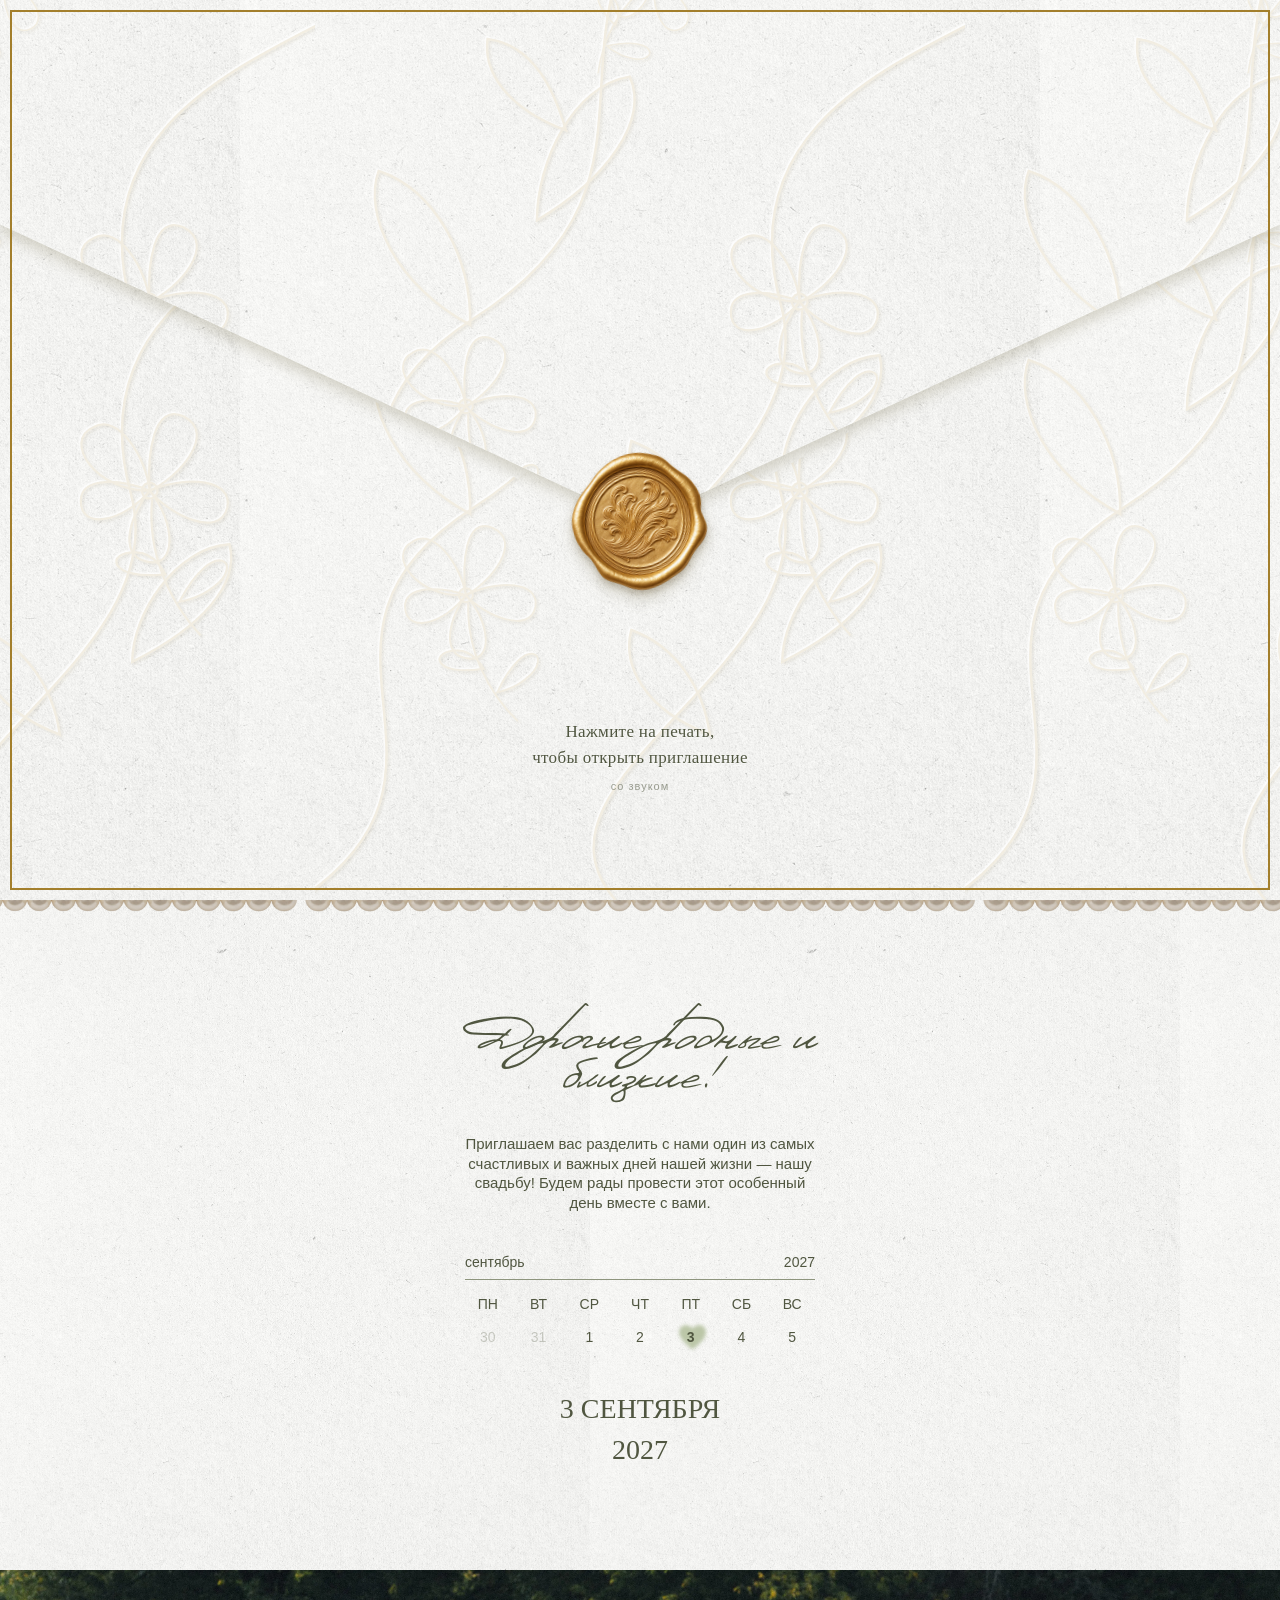
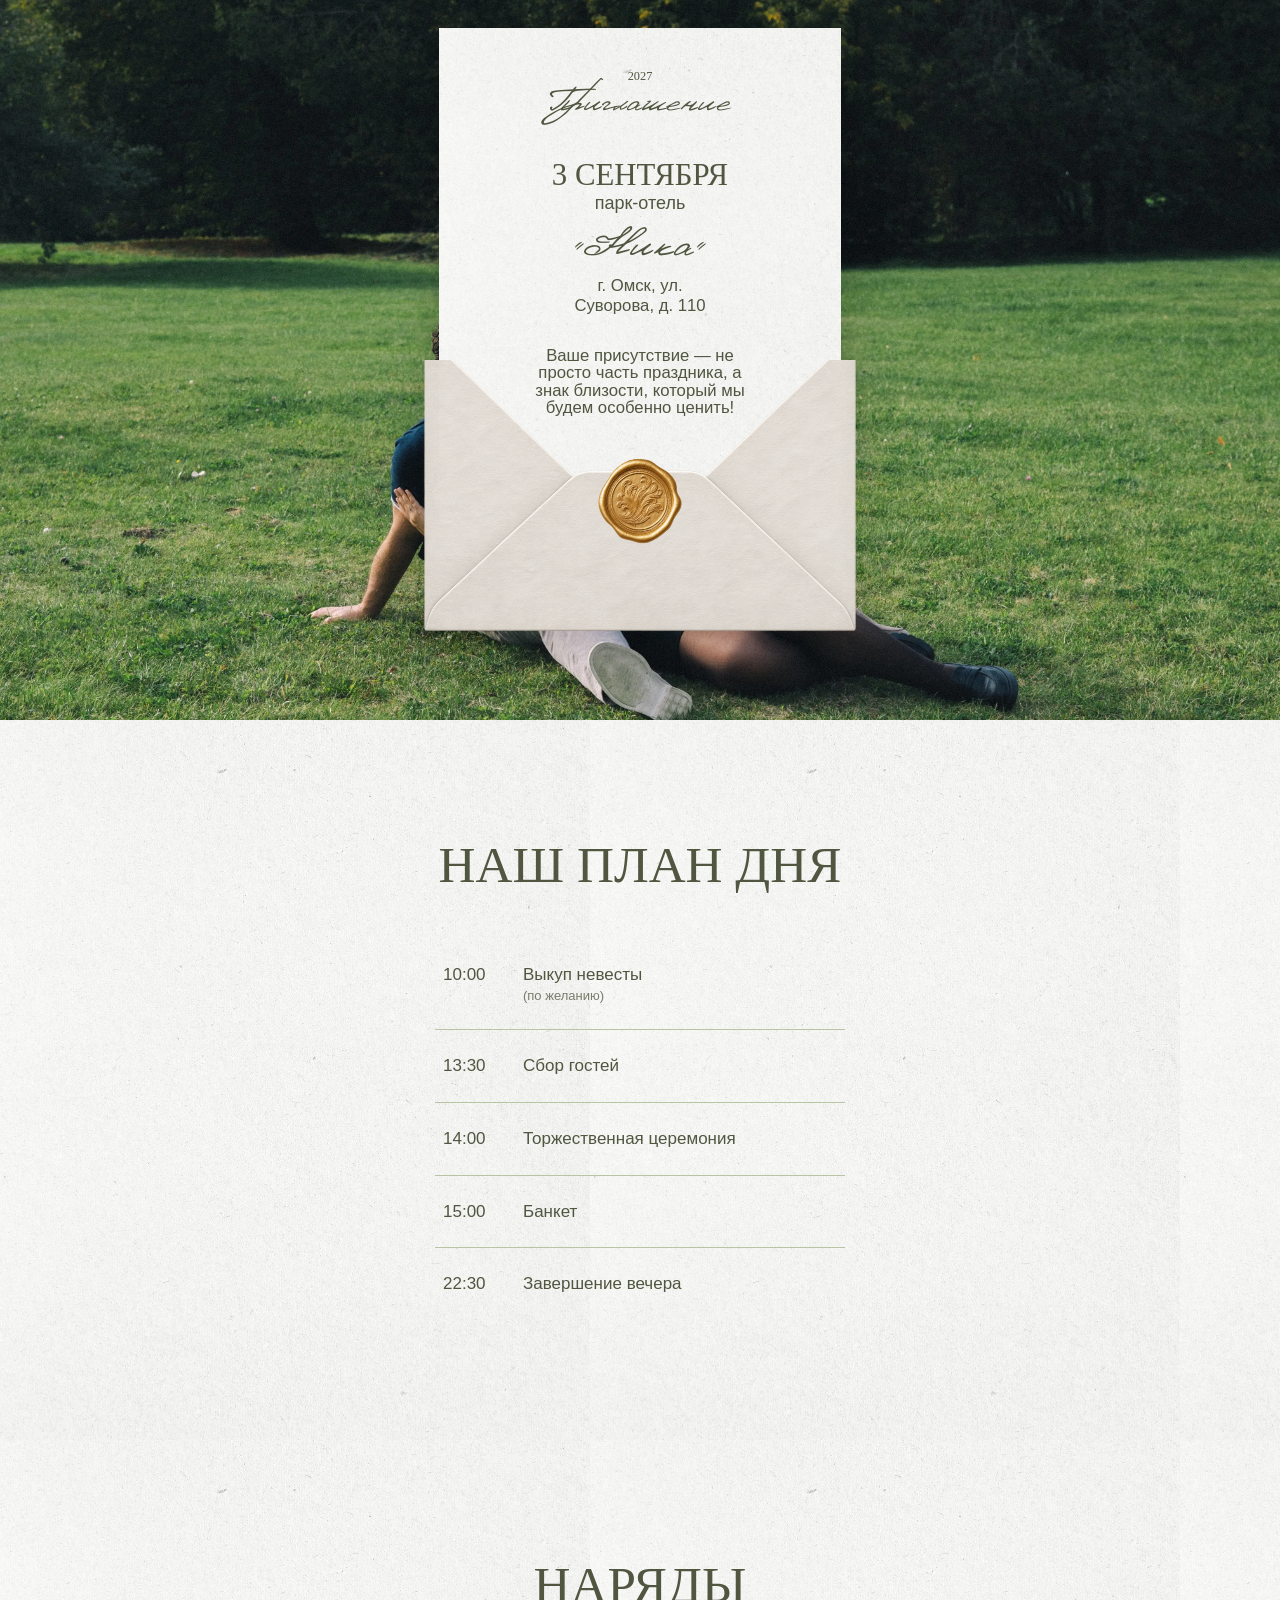
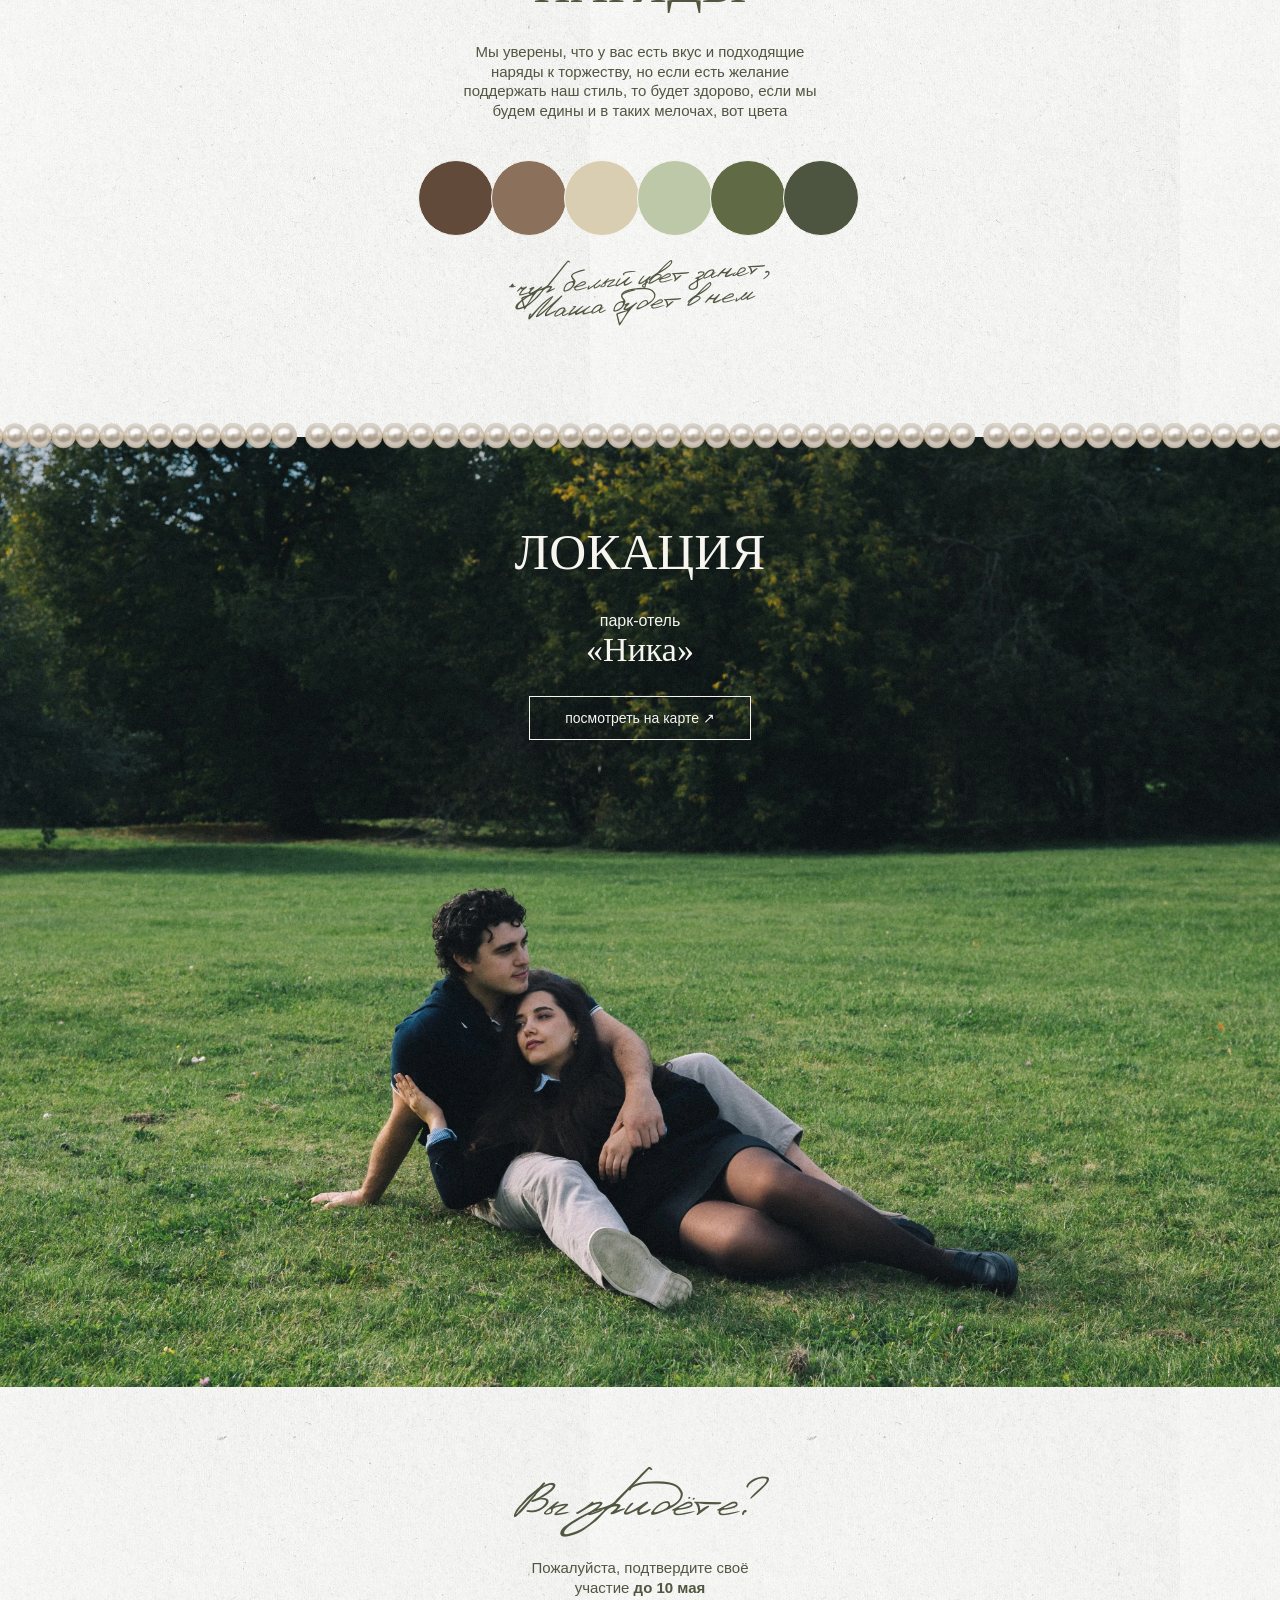
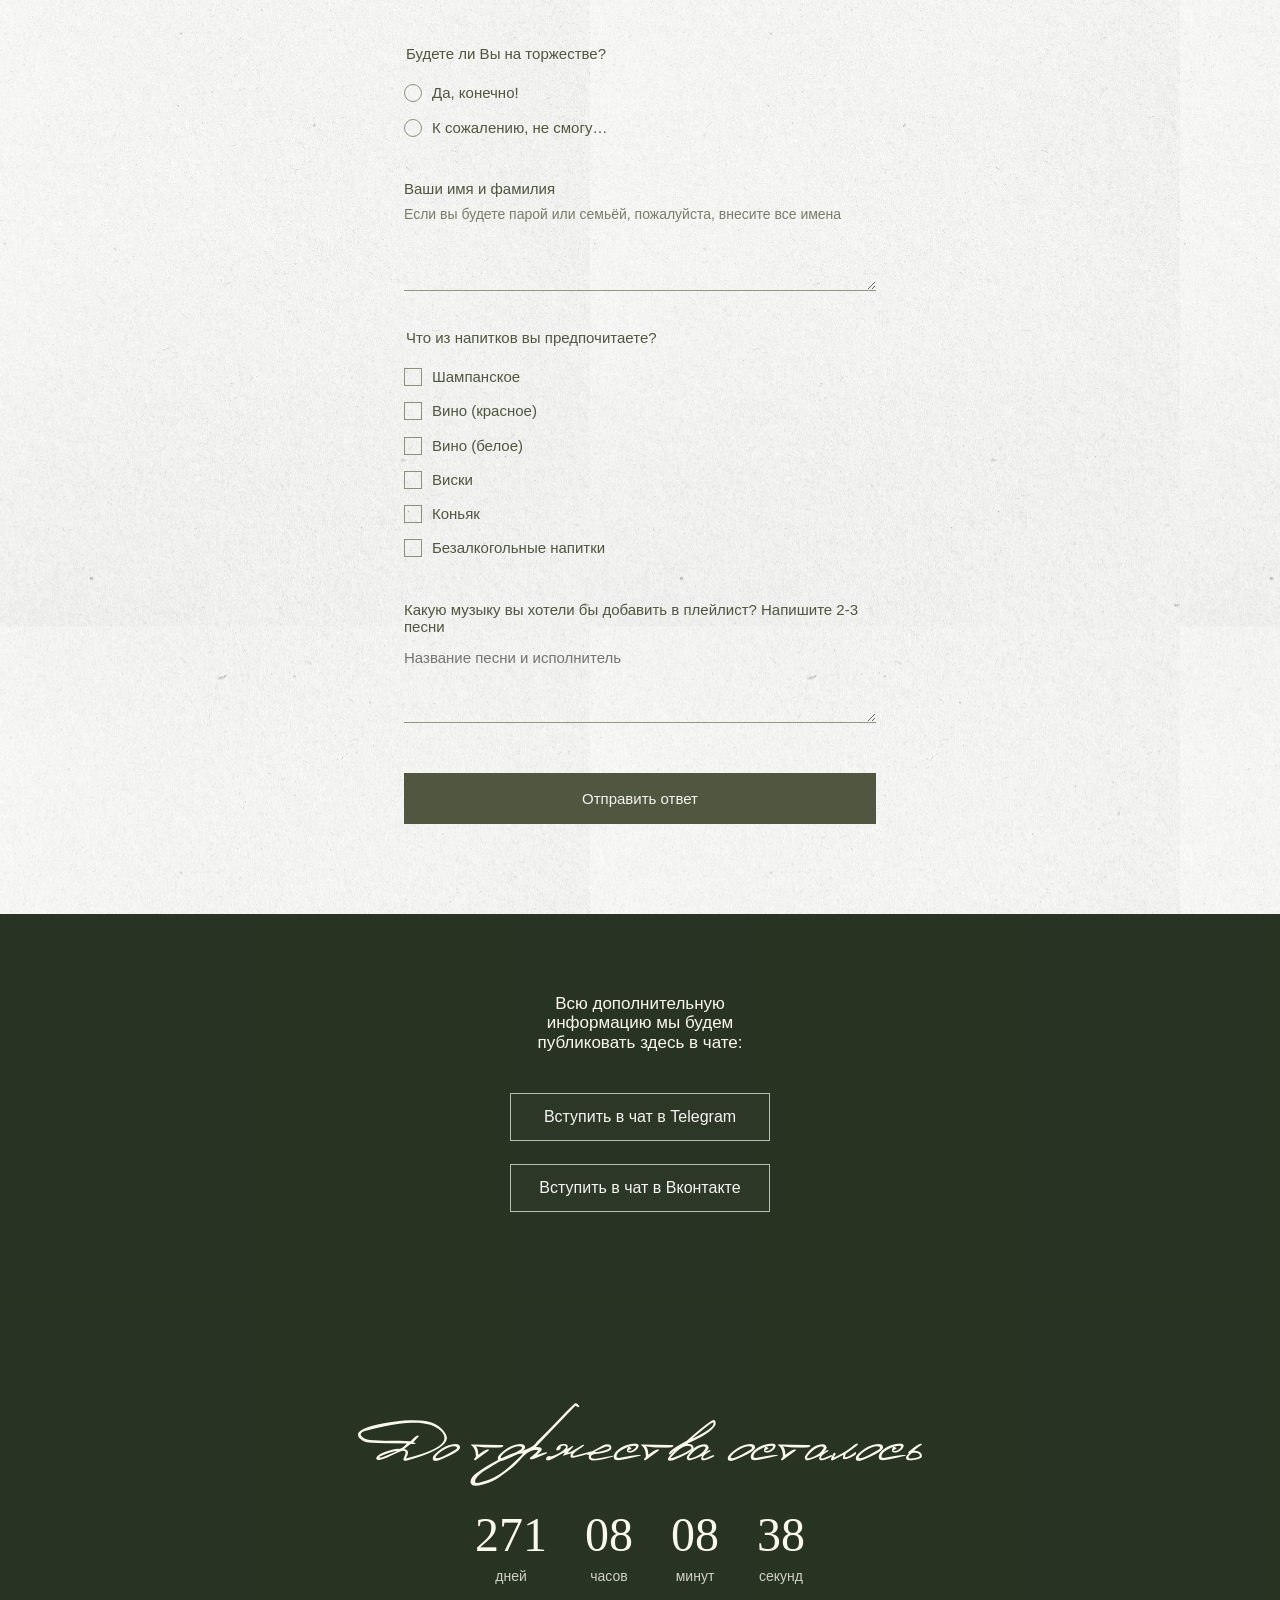
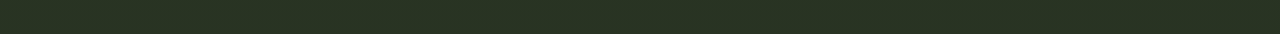
==== commit 397d3474: "Update index5.html" ====
--- a/index.html
+++ b/index.html
@@ -8,9 +8,9 @@
 <link rel="apple-touch-icon" sizes="180x180" href="apple-touch-icon.png?v=2">
 <title>Никита и Мария · 03.09.2027</title>
 <style>
-:root{--olive:#505640;--sage:#b9c4a5;--paper:#f6f5ef;--hero:url('hero.webp');--park:url('park.webp');--autumn:url('autumn.jpg');--texture:url('paper.png')}*{box-sizing:border-box}html{scroll-behavior:smooth}body{margin:0;background:#e8e7df;color:var(--olive);font-family:Arial,sans-serif;font-size:15px}main{max-width:1440px;margin:auto;overflow:hidden;background:var(--paper)}section{position:relative}h1,h2,h3,p{margin:0}h1,h2,h3{font-family:Times New Roman,serif;font-weight:400}h2{font-size:clamp(30px,4vw,52px)}p{line-height:1.3}a{color:inherit}button,input,textarea{font:inherit}button,a,input,textarea{outline-offset:6px}button{cursor:pointer}.script{font-family:'Snell Roundhand','Apple Chancery','URW Chancery L',cursive;font-style:italic;font-weight:400;line-height:1.05}.paper{background-color:var(--paper);background-image:var(--texture);background-size:590px auto}.narrow{max-width:540px;margin:auto;padding:0 34px}.hero{height:min(920px,100svh);min-height:560px;background-image:linear-gradient(180deg,#0000 35%,#101d1d50),var(--hero);background-size:cover;background-position:center 44%;color:#faf9ee;display:flex;flex-direction:column;align-items:center;text-align:center;padding:34px 24px 100px;background-color:#33483b}.eyebrow{font-family:Times New Roman,serif;font-size:14px;letter-spacing:.12em}.hero .eyebrow{color:#f8f7ee}.hero h1{font-size:clamp(48px,7vw,96px);max-width:660px;margin-top:auto;margin-bottom:28px}.hero p{font-size:14px;max-width:310px}.hero .date-line{font-size:12px;letter-spacing:.22em;margin-top:25px}.pearls:after{content:'';position:absolute;z-index:4;bottom:-13px;left:-8px;right:-8px;height:28px;background:radial-gradient(circle at 40% 32%,#fff 0%,#eeece0 20%,#cfccbc 49%,#b2ac97 58%,#e8e5d9 66%,transparent 69%) 0 0/28px 28px repeat-x}.welcome{text-align:center;padding:100px 20px 90px}.welcome h2{font-size:clamp(33px,4vw,54px);max-width:510px;margin:0 auto 35px}.welcome p{max-width:360px;margin:auto}.calendar{max-width:350px;margin:42px auto 40px;font-size:14px}.month{display:flex;justify-content:space-between;border-bottom:1px solid #8e957d;padding-bottom:9px;margin-bottom:12px}.week{display:grid;grid-template-columns:repeat(7,1fr);gap:9px 5px;align-items:center;justify-items:center}.week span{min-height:24px;display:grid;place-items:center}.muted{opacity:.28}.heart{position:relative;font-weight:bold;isolation:isolate}.heart:before{content:'♥';position:absolute;color:var(--sage);font-size:48px;z-index:-1;filter:blur(2px);top:-15px}.big-date{font-family:Times New Roman,serif;font-size:28px;line-height:1.45}.invite{min-height:730px;background-color:#283d2d;background-image:var(--park);background-size:cover;background-position:center 60%;padding:30px 30px 65px}.names{display:flex;justify-content:space-between;color:#f8f7ee;font-family:Times New Roman,serif;font-size:15px;max-width:900px;margin:auto auto 40px}.envelope{width:min(440px,100%);margin:auto;position:relative;padding-bottom:150px;filter:drop-shadow(0 10px 20px #0003)}.letter{position:relative;background:var(--paper);background-image:var(--texture);background-size:500px;padding:32px 38px 135px;text-align:center;min-height:440px;z-index:1;margin:0 14px}.letter .script{font-size:30px;margin:6px 0 40px}.letter h3{font-size:29px}.letter p{font-size:14px;margin-top:24px}.letter .hotel{font-family:Times New Roman,serif;font-size:31px}.flap{position:absolute;inset:auto 0 0;height:285px;background:#e7e4d9;clip-path:polygon(0 0,50% 42%,100% 0,100% 100%,0 100%);z-index:2;background-image:linear-gradient(140deg,#fff7,#0000),var(--texture);background-size:cover;border-radius:0 0 5px 5px}.flap:after{content:'';position:absolute;inset:55px 0 0;background:linear-gradient(135deg,#eeeae0,#dcd8cb);clip-path:polygon(50% 0,100% 100%,0 100%)}.seal{position:absolute;z-index:3;bottom:105px;left:50%;transform:translateX(-50%) rotate(-12deg);width:86px;height:88px;border-radius:47% 53% 45% 55%;background:radial-gradient(ellipse at 35% 25%,#f6d17d,#af701c 65%,#edb94f 75%,#845217 85%,#e3b865);border:3px solid #d5a043;box-shadow:inset 0 0 0 5px #e4b354,inset 0 0 0 8px #9f671e,0 3px 6px #0004;display:grid;place-items:center;color:#8a581d;font-family:Times New Roman,serif;font-style:italic;font-size:29px;text-shadow:1px 1px #f2cd7a}.seal img{width:115%;height:115%;object-fit:contain}.bow{position:absolute;z-index:4;width:155px;right:-30px;top:-20px;transform:rotate(12deg)}.program{padding:85px 24px 105px;text-align:center}.program h2{margin-bottom:45px}.timeline{max-width:370px;margin:auto;text-align:left}.event{display:grid;grid-template-columns:85px 1fr;gap:15px;padding:26px 20px;border-bottom:1px solid var(--sage);font-size:17px}.event:last-child{border:0}.aside-note{font-size:20px;text-align:right;margin:14px 0 0}.pearls:before,.pearls:after{content:'';position:absolute;left:0;right:0;height:28px;background:radial-gradient(ellipse at center,#0000 40%,#c6c7bb66 42%,#0000 53%) 0 0/46px 31px repeat-x;pointer-events:none}.pearls:before{top:0}.pearls:after{bottom:0;transform:rotate(180deg)}.dress{padding:105px 24px 100px;text-align:center}.dress h2{margin-bottom:28px}.dress p{max-width:370px;margin:auto}.palette{display:flex;justify-content:center;margin:40px auto 30px;padding:0 9px}.swatch{width:64px;height:64px;border-radius:50%;border:1px solid var(--paper);margin-left:-3px}.dress .script{font-size:29px;max-width:360px;margin:auto;transform:rotate(-5deg)}.location{height:740px;background-color:#2b4031;background-image:linear-gradient(#05130c33,#0000 60%),var(--park);background-size:cover;background-position:center 66%;text-align:center;color:var(--paper);padding:90px 20px}.location h2{margin-bottom:30px}.location p{font-size:16px}.location strong{display:block;font:34px Times New Roman,serif;font-weight:400}.outline{display:inline-block;text-decoration:none;border:1px solid currentColor;padding:13px 35px;margin-top:27px;font-size:14px;background:transparent;color:inherit}.rsvp{padding:105px 20px 85px}.rsvp h2{text-align:center;font-size:45px;margin-bottom:24px}.rsvp .intro{text-align:center;margin-bottom:48px}.rsvp fieldset{padding:0;border:0;margin:0 0 35px}.rsvp legend{margin-bottom:14px}.choice{display:flex;align-items:center;gap:10px;padding:7px 0;line-height:1.35;cursor:pointer}.choice input{appearance:none;margin:0;flex:0 0 18px;width:18px;height:18px;border:1px solid #8b917d;background:transparent}.choice input[type=radio]{border-radius:50%}.choice input:checked{background:var(--olive);box-shadow:inset 0 0 0 4px var(--paper)}textarea{width:100%;border:0;border-bottom:1px solid #929684;background:transparent;resize:vertical;min-height:68px;color:var(--olive);padding:12px 0;line-height:1.4}.helper{font-size:14px;opacity:.75;margin-top:8px}.submit{border:1px solid var(--olive);background:var(--olive);color:var(--paper);padding:16px 24px;width:100%;margin-top:12px}.status{margin-top:15px;font-size:14px;line-height:1.4}.footer{min-height:440px;background-color:#626f46;background-image:linear-gradient(#66754899,#66754899),var(--autumn);background-size:cover;background-position:center 60%;color:#faf9ee;text-align:center;padding:60px 24px}.footer p{max-width:290px;margin:0 auto 23px}.phone{text-decoration:none;font-size:20px}.footer h2{font-size:39px;margin:48px 0 20px}.countdown{display:flex;justify-content:center;gap:24px;margin:23px auto}.countdown b{display:block;font:29px Times New Roman,serif;font-weight:400}.countdown small{font-size:11px}.footer .end{font-size:11px;letter-spacing:.16em;margin-top:35px}.dev-note{background:#faf3d9;border-bottom:1px solid #d0c292;padding:13px 22px;color:#5c563c;font-size:13px;line-height:1.5}.dev-note summary{cursor:pointer}.dev-note label{display:inline-block;margin:10px 15px 5px 0}.dev-note input{max-width:230px}.photo-empty{position:absolute;inset:45% 20px auto;text-align:center;color:#fff9;font-size:12px;letter-spacing:.1em;pointer-events:none}.hero:has(.photo-empty) h1{margin-top:auto}.rsvp a{display:inline-block;margin-top:10px}@media(min-width:800px){.hero{height:890px;min-height:700px;background-position:center 40%}.hero h1{margin-top:auto}.welcome{padding:120px 20px}.invite{padding:35px 30px 80px}.program{padding-top:110px}.dress{padding-top:110px}.location{height:900px;background-position:center 60%}.rsvp{padding-top:115px}.footer{min-height:550px}.swatch{width:76px;height:76px}}@media(prefers-reduced-motion:reduce){html{scroll-behavior:auto}}
+:root{--olive:#505640;--sage:#b9c4a5;--paper:#f6f5ef;--hero:url('hero.webp');--park:url('park.webp');--autumn:url('autumn.jpg');--texture:url('paper.png')}*{box-sizing:border-box}html{scroll-behavior:smooth}body{margin:0;background:#e8e7df;color:var(--olive);font-family:Arial,sans-serif;font-size:15px}main{max-width:1440px;margin:auto;overflow:hidden;background:var(--paper)}section{position:relative}h1,h2,h3,p{margin:0}h1,h2,h3{font-family:Times New Roman,serif;font-weight:400}h2{font-size:clamp(30px,4vw,52px)}p{line-height:1.3}a{color:inherit}button,input,textarea{font:inherit}button,a,input,textarea{outline-offset:6px}button{cursor:pointer}.script{font-family:'Snell Roundhand','Apple Chancery','URW Chancery L',cursive;font-style:italic;font-weight:400;line-height:1.05}.paper{background-color:var(--paper);background-image:var(--texture);background-size:590px auto}.narrow{max-width:540px;margin:auto;padding:0 34px}.hero{height:min(920px,100svh);min-height:560px;background-image:linear-gradient(180deg,#0000 35%,#101d1d50),var(--hero);background-size:cover;background-position:center 44%;color:#faf9ee;display:flex;flex-direction:column;align-items:center;text-align:center;padding:34px 24px 100px;background-color:#33483b}.eyebrow{font-family:Times New Roman,serif;font-size:14px;letter-spacing:.12em}.hero .eyebrow{color:#f8f7ee}.hero h1{font-size:clamp(48px,7vw,96px);max-width:660px;margin-top:auto;margin-bottom:28px}.hero p{font-size:14px;max-width:310px}.hero .date-line{font-size:12px;letter-spacing:.22em;margin-top:25px}.pearls:after{content:'';position:absolute;z-index:4;bottom:-13px;left:-8px;right:-8px;height:28px;background:radial-gradient(circle at 40% 32%,#fff 0%,#eeece0 20%,#cfccbc 49%,#b2ac97 58%,#e8e5d9 66%,transparent 69%) 0 0/28px 28px repeat-x}.welcome{text-align:center;padding:100px 20px 90px}.welcome h2{font-size:clamp(33px,4vw,54px);max-width:510px;margin:0 auto 35px}.welcome p{max-width:360px;margin:auto}.calendar{max-width:350px;margin:42px auto 40px;font-size:14px}.month{display:flex;justify-content:space-between;border-bottom:1px solid #8e957d;padding-bottom:9px;margin-bottom:12px}.week{display:grid;grid-template-columns:repeat(7,1fr);gap:9px 5px;align-items:center;justify-items:center}.week span{min-height:24px;display:grid;place-items:center}.muted{opacity:.28}.heart{position:relative;font-weight:bold;isolation:isolate}.heart:before{content:'♥';position:absolute;color:var(--sage);font-size:48px;z-index:-1;filter:blur(2px);top:-15px}.big-date{font-family:Times New Roman,serif;font-size:28px;line-height:1.45}.invite{min-height:730px;background-color:#283d2d;background-image:var(--park);background-size:cover;background-position:center 60%;padding:30px 30px 65px}.names{display:flex;justify-content:space-between;color:#f8f7ee;font-family:Times New Roman,serif;font-size:15px;max-width:900px;margin:auto auto 40px}.envelope{width:min(440px,100%);margin:auto;position:relative;padding-bottom:150px;filter:drop-shadow(0 10px 20px #0003)}.letter{position:relative;background:var(--paper);background-image:var(--texture);background-size:500px;padding:32px 38px 135px;text-align:center;min-height:440px;z-index:1;margin:0 14px}.letter .script{font-size:30px;margin:6px 0 40px}.letter h3{font-size:29px}.letter p{font-size:14px;margin-top:24px}.letter .hotel{font-family:Times New Roman,serif;font-size:31px}.flap{position:absolute;inset:auto 0 0;height:285px;background:#e7e4d9;clip-path:polygon(0 0,50% 42%,100% 0,100% 100%,0 100%);z-index:2;background-image:linear-gradient(140deg,#fff7,#0000),var(--texture);background-size:cover;border-radius:0 0 5px 5px}.flap:after{content:'';position:absolute;inset:55px 0 0;background:linear-gradient(135deg,#eeeae0,#dcd8cb);clip-path:polygon(50% 0,100% 100%,0 100%)}.seal{position:absolute;z-index:3;bottom:105px;left:50%;transform:translateX(-50%) rotate(-12deg);width:86px;height:88px;border-radius:47% 53% 45% 55%;background:radial-gradient(ellipse at 35% 25%,#f6d17d,#af701c 65%,#edb94f 75%,#845217 85%,#e3b865);border:3px solid #d5a043;box-shadow:inset 0 0 0 5px #e4b354,inset 0 0 0 8px #9f671e,0 3px 6px #0004;display:grid;place-items:center;color:#8a581d;font-family:Times New Roman,serif;font-style:italic;font-size:29px;text-shadow:1px 1px #f2cd7a}.seal img{width:115%;height:115%;object-fit:contain}.bow{position:absolute;z-index:4;width:155px;right:-30px;top:-20px;transform:rotate(12deg)}.program{padding:85px 24px 105px;text-align:center}.program h2{margin-bottom:45px}.timeline{max-width:370px;margin:auto;text-align:left}.event{display:grid;grid-template-columns:85px 1fr;gap:15px;padding:26px 20px;border-bottom:1px solid var(--sage);font-size:17px}.event:last-child{border:0}.aside-note{font-size:20px;text-align:right;margin:14px 0 0}.lace:before,.lace:after{content:'';position:absolute;left:0;right:0;height:28px;background:radial-gradient(ellipse at center,#0000 40%,#c6c7bb66 42%,#0000 53%) 0 0/46px 31px repeat-x;pointer-events:none}.lace:before{top:0}.lace:after{bottom:0;transform:rotate(180deg)}.dress{padding:105px 24px 100px;text-align:center}.dress h2{margin-bottom:28px}.dress p{max-width:370px;margin:auto}.palette{display:flex;justify-content:center;margin:40px auto 30px;padding:0 9px}.swatch{width:64px;height:64px;border-radius:50%;border:1px solid var(--paper);margin-left:-3px}.dress .script{font-size:29px;max-width:360px;margin:auto;transform:rotate(-5deg)}.location{height:740px;background-color:#2b4031;background-image:linear-gradient(#05130c33,#0000 60%),var(--park);background-size:cover;background-position:center 66%;text-align:center;color:var(--paper);padding:90px 20px}.location h2{margin-bottom:30px}.location p{font-size:16px}.location strong{display:block;font:34px Times New Roman,serif;font-weight:400}.outline{display:inline-block;text-decoration:none;border:1px solid currentColor;padding:13px 35px;margin-top:27px;font-size:14px;background:transparent;color:inherit}.rsvp{padding:105px 20px 85px}.rsvp h2{text-align:center;font-size:45px;margin-bottom:24px}.rsvp .intro{text-align:center;margin-bottom:48px}.rsvp fieldset{padding:0;border:0;margin:0 0 35px}.rsvp legend{margin-bottom:14px}.choice{display:flex;align-items:center;gap:10px;padding:7px 0;line-height:1.35;cursor:pointer}.choice input{appearance:none;margin:0;flex:0 0 18px;width:18px;height:18px;border:1px solid #8b917d;background:transparent}.choice input[type=radio]{border-radius:50%}.choice input:checked{background:var(--olive);box-shadow:inset 0 0 0 4px var(--paper)}textarea{width:100%;border:0;border-bottom:1px solid #929684;background:transparent;resize:vertical;min-height:68px;color:var(--olive);padding:12px 0;line-height:1.4}.helper{font-size:14px;opacity:.75;margin-top:8px}.submit{border:1px solid var(--olive);background:var(--olive);color:var(--paper);padding:16px 24px;width:100%;margin-top:12px}.status{margin-top:15px;font-size:14px;line-height:1.4}.footer{min-height:440px;background-color:#626f46;background-image:linear-gradient(#66754899,#66754899),var(--autumn);background-size:cover;background-position:center 60%;color:#faf9ee;text-align:center;padding:60px 24px}.footer p{max-width:290px;margin:0 auto 23px}.phone{text-decoration:none;font-size:20px}.footer h2{font-size:39px;margin:48px 0 20px}.countdown{display:flex;justify-content:center;gap:24px;margin:23px auto}.countdown b{display:block;font:29px Times New Roman,serif;font-weight:400}.countdown small{font-size:11px}.footer .end{font-size:11px;letter-spacing:.16em;margin-top:35px}.dev-note{background:#faf3d9;border-bottom:1px solid #d0c292;padding:13px 22px;color:#5c563c;font-size:13px;line-height:1.5}.dev-note summary{cursor:pointer}.dev-note label{display:inline-block;margin:10px 15px 5px 0}.dev-note input{max-width:230px}.photo-empty{position:absolute;inset:45% 20px auto;text-align:center;color:#fff9;font-size:12px;letter-spacing:.1em;pointer-events:none}.hero:has(.photo-empty) h1{margin-top:auto}.rsvp a{display:inline-block;margin-top:10px}@media(min-width:800px){.hero{height:890px;min-height:700px;background-position:center 40%}.hero h1{margin-top:auto}.welcome{padding:120px 20px}.invite{padding:35px 30px 80px}.program{padding-top:110px}.dress{padding-top:110px}.location{height:900px;background-position:center 60%}.rsvp{padding-top:115px}.footer{min-height:550px}.swatch{width:76px;height:76px}}@media(prefers-reduced-motion:reduce){html{scroll-behavior:auto}}
 
-@font-face{font-family:Denistina;src:url('denistina.ttf') format('truetype');font-display:swap}.script{font-family:Denistina,'Snell Roundhand',cursive;font-style:normal}.hero .eyebrow{color:var(--olive)}.hero h1{font-size:clamp(58px,8vw,108px);line-height:.82}.welcome h2{font-size:52px;line-height:.75;margin-bottom:36px}.heart:before{content:'';width:35px;height:34px;top:-5px;left:-12px;background:url('heart.png') center/contain no-repeat;filter:none}.pearls:after{height:28px;bottom:-14px;background:url('pearls.png') center center/auto 226px repeat-x}.seal{background:none;border:0;box-shadow:none;width:85px;height:94px;bottom:105px}.seal img{width:100%;height:100%}.envelope{padding-bottom:150px}.flap{background:url('envelope.png') center bottom/120% auto no-repeat;clip-path:none;height:285px;overflow:hidden;border-radius:0}.flap:after{display:none}.bow{width:145px;right:-28px;top:-16px}.pearls:before,.pearls:after{height:52px;background:url('pearls.png') right 62%/600px 600px repeat-x;opacity:.55}.pearls:after{transform:rotate(180deg)}.dress .script{font-size:35px;line-height:.72}.rsvp h2{font-size:55px}.footer h2{font-size:52px}.hero{height:auto;min-height:0;aspect-ratio:393/559;padding:28px 24px 85px;background-position:center}.hero h1{margin-bottom:30px}.hero .date-line{display:none}.hero p{font-size:12px}.welcome{padding:85px 20px 70px}.location{height:auto;aspect-ratio:393/553;padding-top:85px;background-position:center}.invite{min-height:560px;padding:25px 28px 50px}.names{margin-bottom:30px}.envelope{max-width:340px;padding-bottom:140px}.letter{padding:25px 30px 125px;min-height:405px}.letter .script{font-size:34px;margin:8px 0 35px}.letter h3{font-size:25px}.letter .hotel{font-size:29px}.letter p{font-size:14px}.flap{height:245px}.seal{bottom:90px;width:76px}.program{padding:75px 24px 95px}.dress{padding:90px 24px 100px}.footer{min-height:340px;padding:55px 24px 30px}.rsvp{padding:90px 20px 75px}@media(min-width:700px){.hero{aspect-ratio:auto;height:900px;max-height:1100px;background-size:cover;background-position:center 38%;padding-bottom:90px}.hero h1{font-size:105px}.hero p{font-size:16px;max-width:380px}.welcome{padding:120px 20px 100px}.invite{padding:35px 30px 80px}.envelope{max-width:440px}.letter{padding:35px 42px 130px;min-height:470px}.letter h3{font-size:32px}.letter p{font-size:17px}.flap{height:285px}.seal{bottom:105px;width:90px}.location{aspect-ratio:auto;height:950px;background-position:center 62%}.bow{width:180px}.program,.dress{padding-top:115px;padding-bottom:120px}.footer{min-height:550px}}
+@font-face{font-family:Denistina;src:url('denistina.ttf') format('truetype');font-display:swap}.script{font-family:Denistina,'Snell Roundhand',cursive;font-style:normal}.hero .eyebrow{color:var(--olive)}.hero h1{font-size:clamp(58px,8vw,108px);line-height:.82}.welcome h2{font-size:52px;line-height:.75;margin-bottom:36px}.heart:before{content:'';width:35px;height:34px;top:-5px;left:-12px;background:url('heart.png') center/contain no-repeat;filter:none}.pearls:after{height:28px;bottom:-14px;background:url('pearls.png') center center/auto 226px repeat-x}.seal{background:none;border:0;box-shadow:none;width:85px;height:94px;bottom:105px}.seal img{width:100%;height:100%}.envelope{padding-bottom:150px}.flap{background:url('envelope.png') center bottom/120% auto no-repeat;clip-path:none;height:285px;overflow:hidden;border-radius:0}.flap:after{display:none}.bow{width:145px;right:-28px;top:-16px}.lace:before,.lace:after{height:52px;background:url('pearls.png') right 62%/600px 600px repeat-x;opacity:.55}.lace:after{transform:rotate(180deg)}.dress .script{font-size:35px;line-height:.72}.rsvp h2{font-size:55px}.footer h2{font-size:52px}.hero{height:auto;min-height:0;aspect-ratio:393/559;padding:28px 24px 85px;background-position:center}.hero h1{margin-bottom:30px}.hero .date-line{display:none}.hero p{font-size:12px}.welcome{padding:85px 20px 70px}.location{height:auto;aspect-ratio:393/553;padding-top:85px;background-position:center}.invite{min-height:560px;padding:25px 28px 50px}.names{margin-bottom:30px}.envelope{max-width:340px;padding-bottom:140px}.letter{padding:25px 30px 125px;min-height:405px}.letter .script{font-size:34px;margin:8px 0 35px}.letter h3{font-size:25px}.letter .hotel{font-size:29px}.letter p{font-size:14px}.flap{height:245px}.seal{bottom:90px;width:76px}.program{padding:75px 24px 95px}.dress{padding:90px 24px 100px}.footer{min-height:340px;padding:55px 24px 30px}.rsvp{padding:90px 20px 75px}@media(min-width:700px){.hero{aspect-ratio:auto;height:900px;max-height:1100px;background-size:cover;background-position:center 38%;padding-bottom:90px}.hero h1{font-size:105px}.hero p{font-size:16px;max-width:380px}.welcome{padding:120px 20px 100px}.invite{padding:35px 30px 80px}.envelope{max-width:440px}.letter{padding:35px 42px 130px;min-height:470px}.letter h3{font-size:32px}.letter p{font-size:17px}.flap{height:285px}.seal{bottom:105px;width:90px}.location{aspect-ratio:auto;height:950px;background-position:center 62%}.bow{width:180px}.program,.dress{padding-top:115px;padding-bottom:120px}.footer{min-height:550px}}
 
 .event{grid-template-columns:65px 1fr;padding:24px 8px;line-height:1.4}.event small{font:inherit;display:block;font-size:13px;opacity:.75}.timeline{max-width:410px}.footer{position:relative;min-height:553px;aspect-ratio:393/553;padding:68px 24px 30px;background-image:linear-gradient(#101a14b3,#101a14b3),var(--autumn);background-position:center;background-size:cover}.footer .chat-intro{font-size:14px;line-height:1;max-width:280px;margin:0 auto}.chat-links{display:flex;flex-direction:column;align-items:center;gap:23px;margin-top:41px}.chat-links a{display:grid;place-items:center;border:1px solid #f6f5efb3;min-height:40px;width:202px;padding:9px 6px;color:#f6f5ef;text-decoration:none;font-size:14px;line-height:1.25;background:#ffffff05;transition:background .2s}.chat-links a:hover,.chat-links a:focus-visible{background:#ffffff24}.footer-countdown{position:absolute;left:20px;right:20px;bottom:36px;text-align:center}.footer .footer-countdown h2{font-size:34px;line-height:1;margin:0 0 24px;white-space:nowrap}.footer .countdown-caption{font-size:12px;margin:0 auto 13px}.footer .countdown{margin:0;gap:18px}.footer .countdown div{display:flex;align-items:baseline;gap:3px}.footer .countdown b{font:13px Arial,sans-serif}.footer .countdown small{font-size:10px;opacity:.8}@media(min-width:700px){.footer{aspect-ratio:auto;min-height:720px;padding-top:80px;background-position:center 58%}.footer .chat-intro{font-size:17px;line-height:1.15}.chat-links a{width:260px;min-height:48px;font-size:16px}.footer-countdown{bottom:60px}.footer .footer-countdown h2{font-size:65px}.footer .countdown-caption{font-size:14px}.footer .countdown b{font-size:16px}.footer .countdown small{font-size:12px}}
 
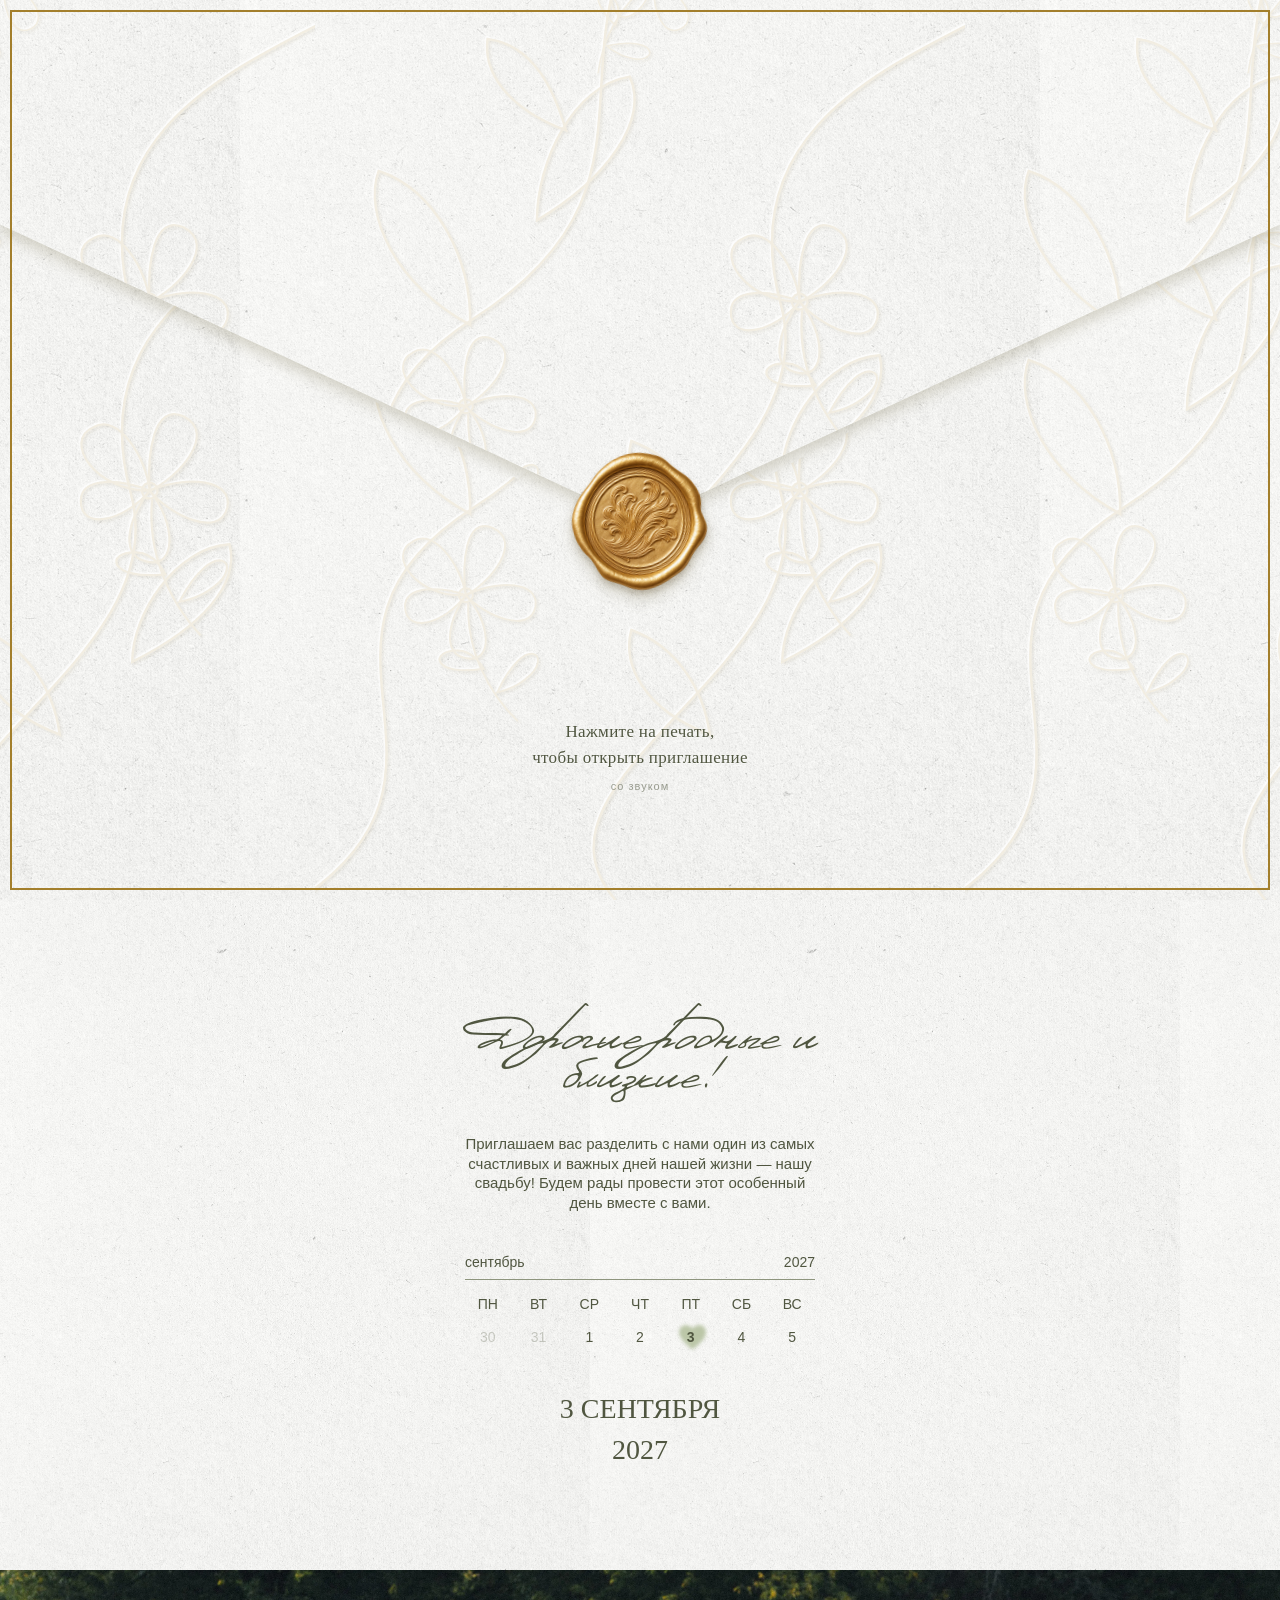
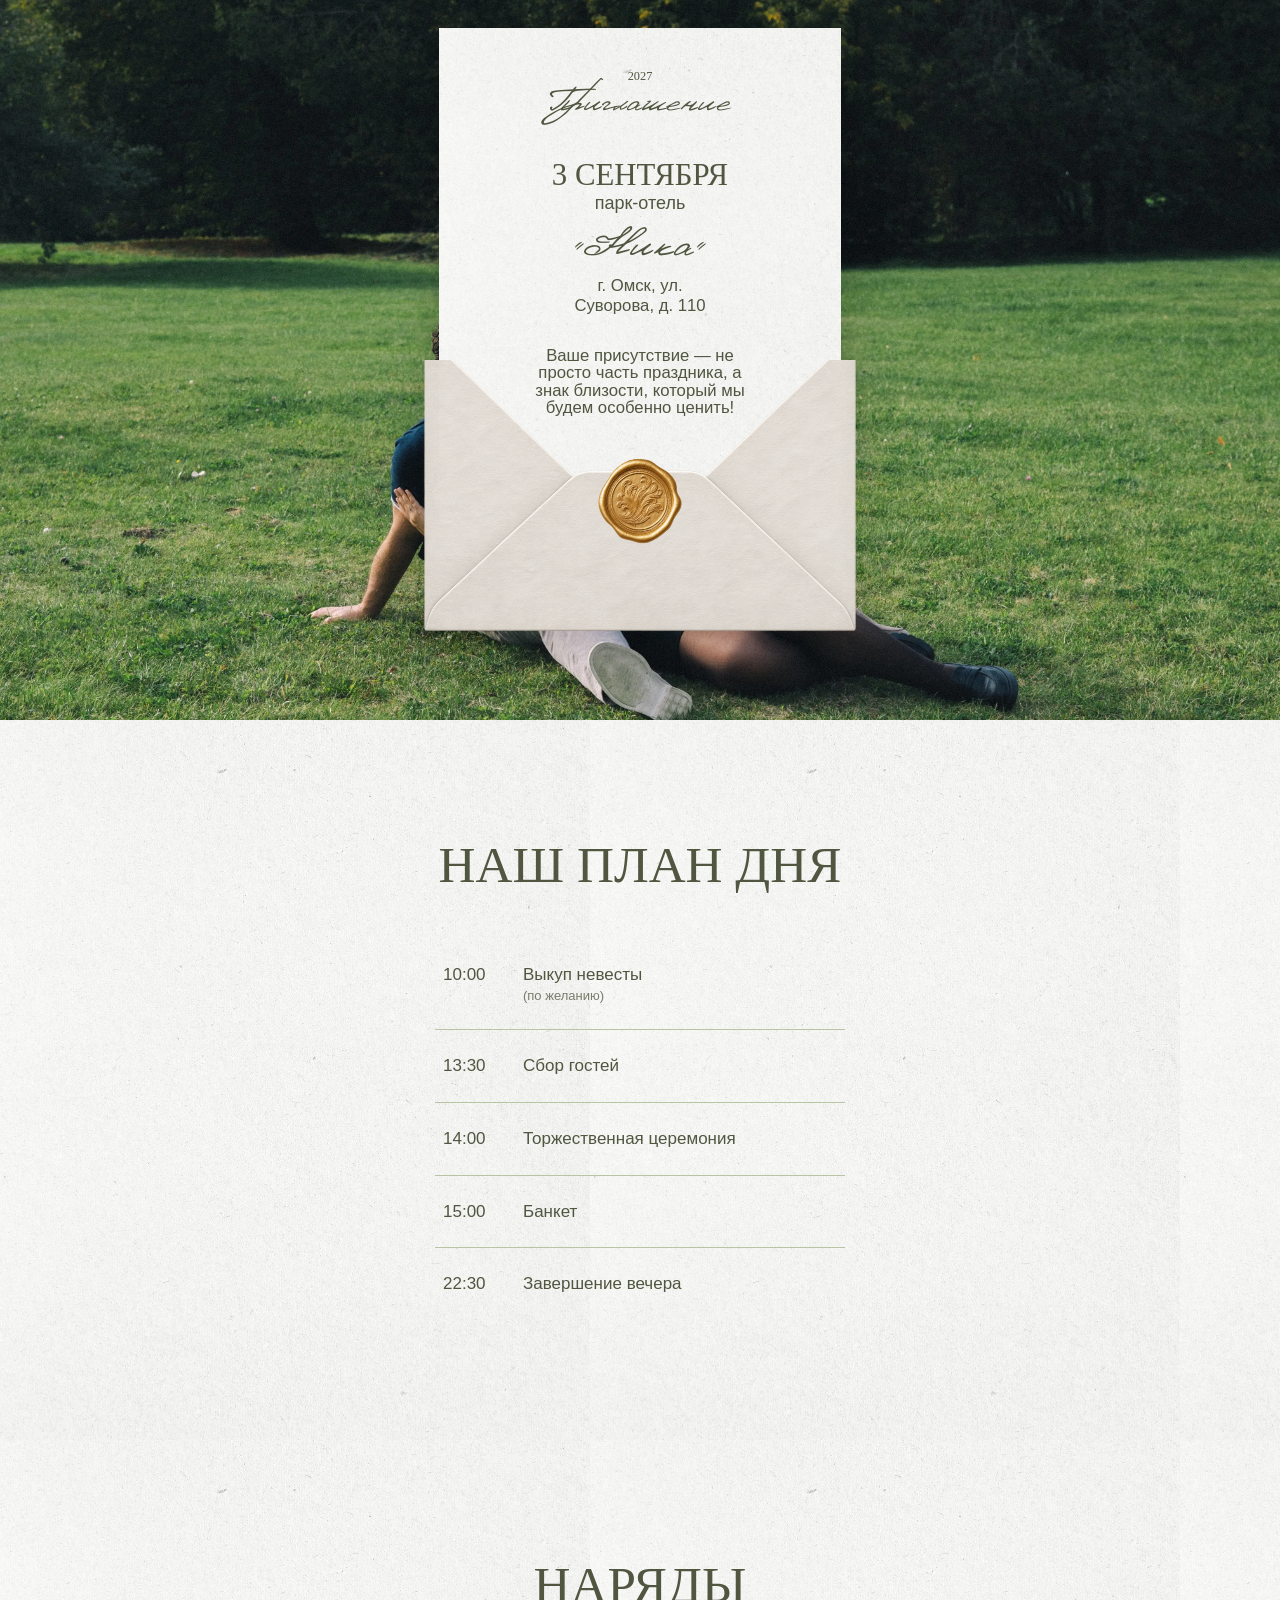
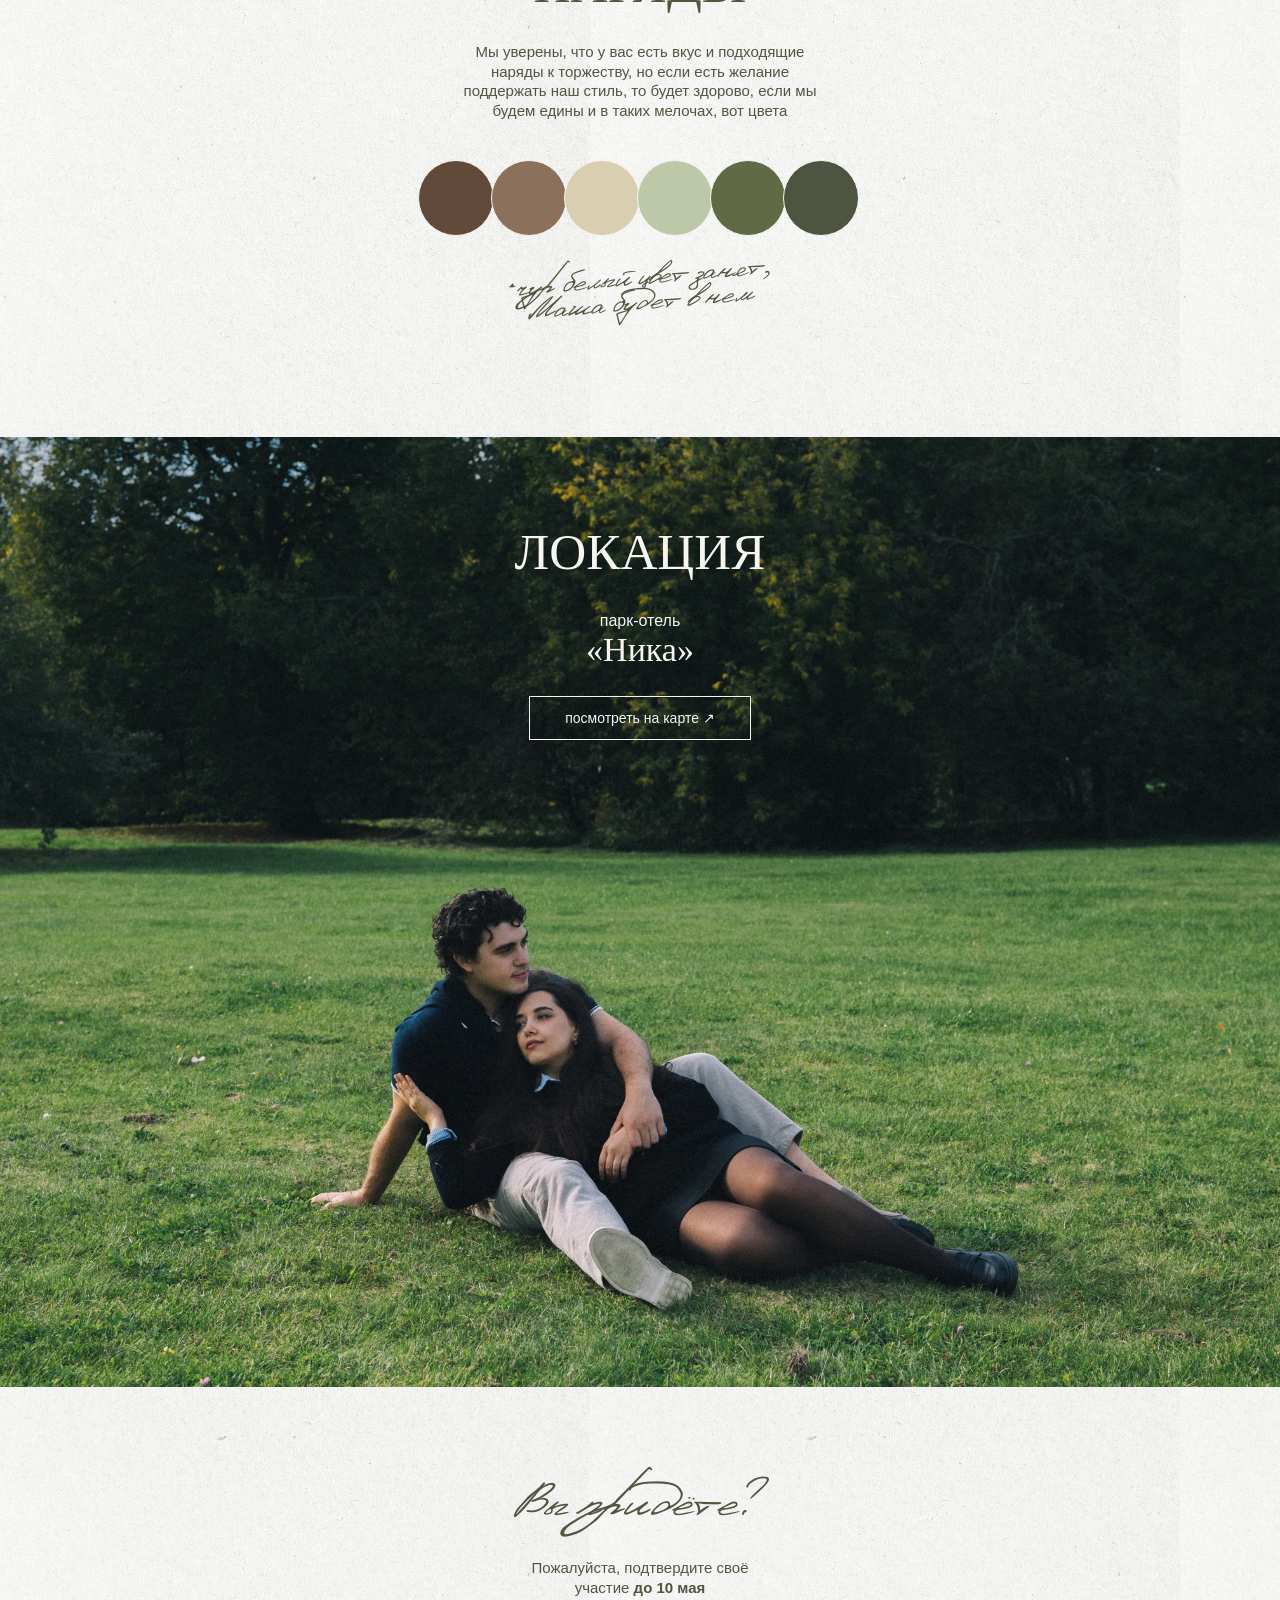
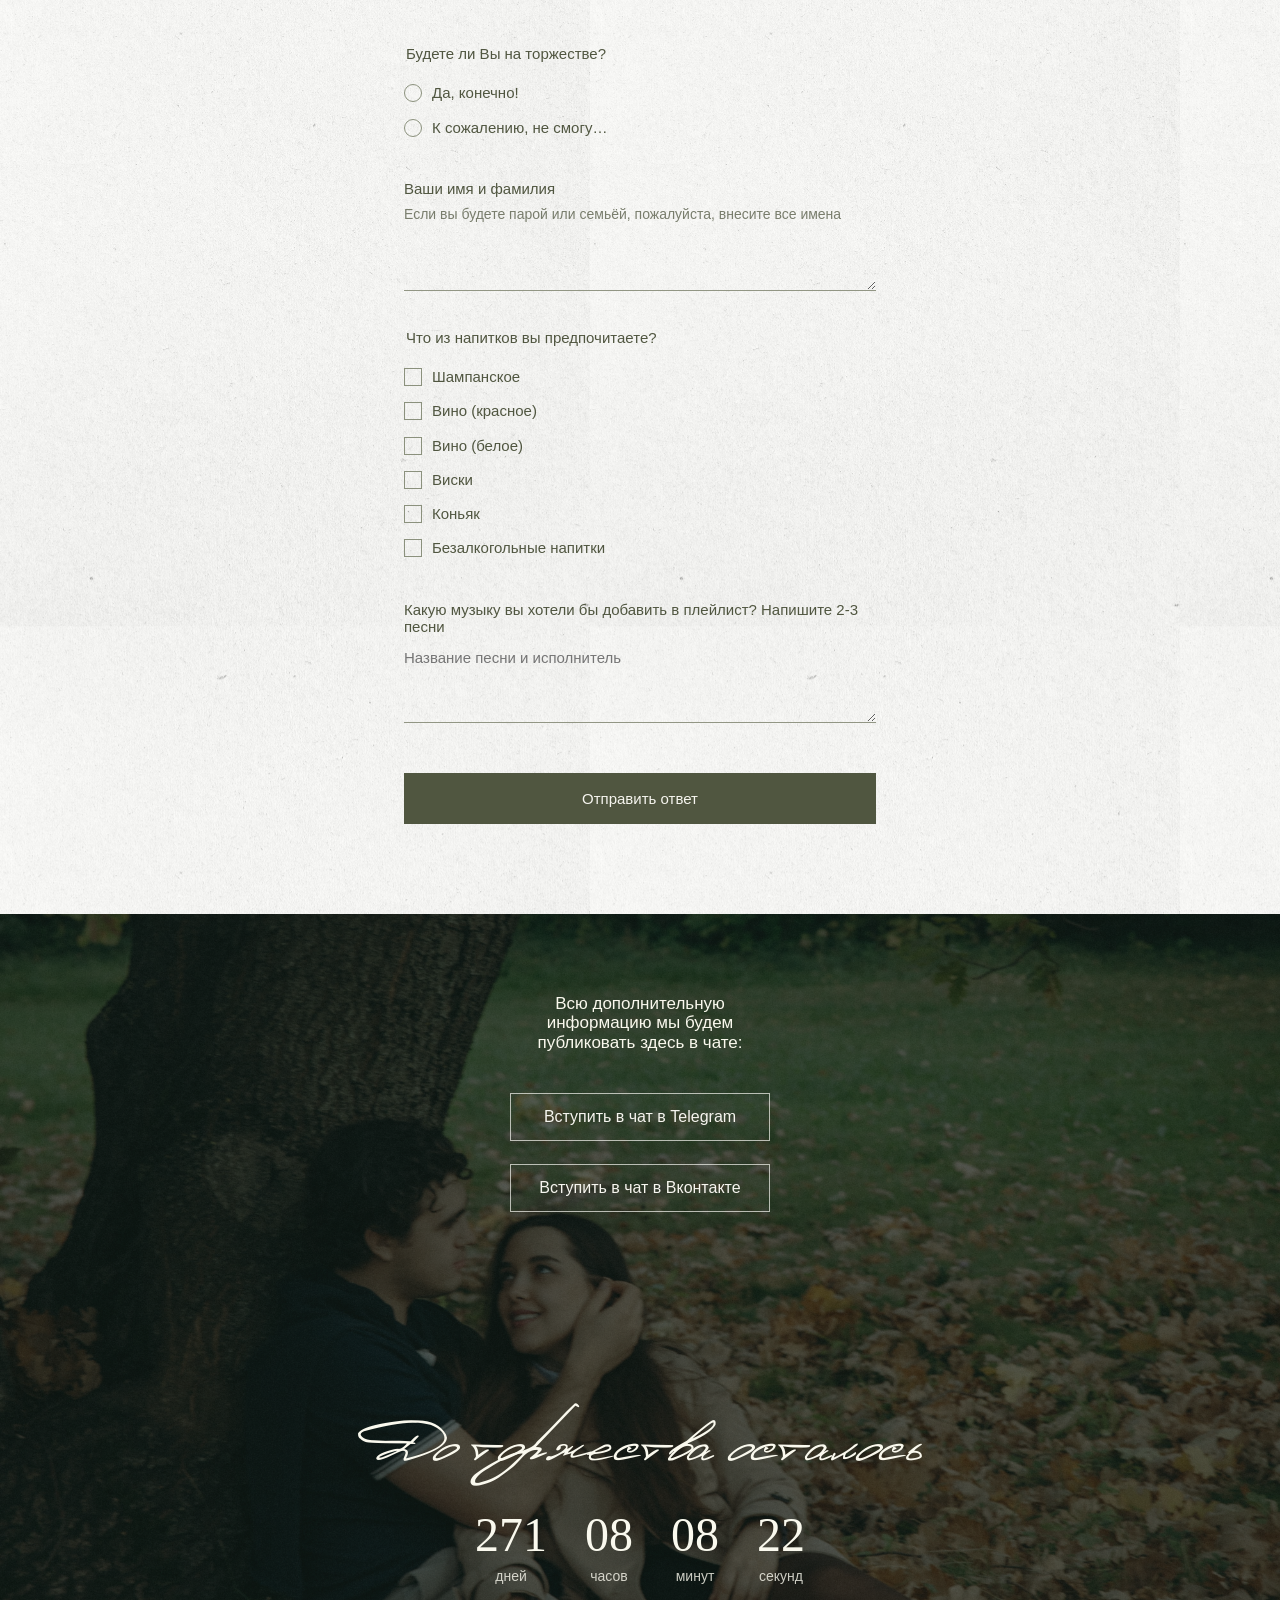
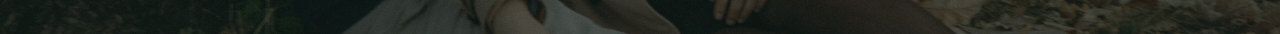
==== commit 024acfb5: "Update index6.html" ====
--- a/index.html
+++ b/index.html
@@ -8,9 +8,20 @@
 <link rel="apple-touch-icon" sizes="180x180" href="apple-touch-icon.png?v=2">
 <title>Никита и Мария · 03.09.2027</title>
 <style>
-:root{--olive:#505640;--sage:#b9c4a5;--paper:#f6f5ef;--hero:url('hero.webp');--park:url('park.webp');--autumn:url('autumn.jpg');--texture:url('paper.png')}*{box-sizing:border-box}html{scroll-behavior:smooth}body{margin:0;background:#e8e7df;color:var(--olive);font-family:Arial,sans-serif;font-size:15px}main{max-width:1440px;margin:auto;overflow:hidden;background:var(--paper)}section{position:relative}h1,h2,h3,p{margin:0}h1,h2,h3{font-family:Times New Roman,serif;font-weight:400}h2{font-size:clamp(30px,4vw,52px)}p{line-height:1.3}a{color:inherit}button,input,textarea{font:inherit}button,a,input,textarea{outline-offset:6px}button{cursor:pointer}.script{font-family:'Snell Roundhand','Apple Chancery','URW Chancery L',cursive;font-style:italic;font-weight:400;line-height:1.05}.paper{background-color:var(--paper);background-image:var(--texture);background-size:590px auto}.narrow{max-width:540px;margin:auto;padding:0 34px}.hero{height:min(920px,100svh);min-height:560px;background-image:linear-gradient(180deg,#0000 35%,#101d1d50),var(--hero);background-size:cover;background-position:center 44%;color:#faf9ee;display:flex;flex-direction:column;align-items:center;text-align:center;padding:34px 24px 100px;background-color:#33483b}.eyebrow{font-family:Times New Roman,serif;font-size:14px;letter-spacing:.12em}.hero .eyebrow{color:#f8f7ee}.hero h1{font-size:clamp(48px,7vw,96px);max-width:660px;margin-top:auto;margin-bottom:28px}.hero p{font-size:14px;max-width:310px}.hero .date-line{font-size:12px;letter-spacing:.22em;margin-top:25px}.pearls:after{content:'';position:absolute;z-index:4;bottom:-13px;left:-8px;right:-8px;height:28px;background:radial-gradient(circle at 40% 32%,#fff 0%,#eeece0 20%,#cfccbc 49%,#b2ac97 58%,#e8e5d9 66%,transparent 69%) 0 0/28px 28px repeat-x}.welcome{text-align:center;padding:100px 20px 90px}.welcome h2{font-size:clamp(33px,4vw,54px);max-width:510px;margin:0 auto 35px}.welcome p{max-width:360px;margin:auto}.calendar{max-width:350px;margin:42px auto 40px;font-size:14px}.month{display:flex;justify-content:space-between;border-bottom:1px solid #8e957d;padding-bottom:9px;margin-bottom:12px}.week{display:grid;grid-template-columns:repeat(7,1fr);gap:9px 5px;align-items:center;justify-items:center}.week span{min-height:24px;display:grid;place-items:center}.muted{opacity:.28}.heart{position:relative;font-weight:bold;isolation:isolate}.heart:before{content:'♥';position:absolute;color:var(--sage);font-size:48px;z-index:-1;filter:blur(2px);top:-15px}.big-date{font-family:Times New Roman,serif;font-size:28px;line-height:1.45}.invite{min-height:730px;background-color:#283d2d;background-image:var(--park);background-size:cover;background-position:center 60%;padding:30px 30px 65px}.names{display:flex;justify-content:space-between;color:#f8f7ee;font-family:Times New Roman,serif;font-size:15px;max-width:900px;margin:auto auto 40px}.envelope{width:min(440px,100%);margin:auto;position:relative;padding-bottom:150px;filter:drop-shadow(0 10px 20px #0003)}.letter{position:relative;background:var(--paper);background-image:var(--texture);background-size:500px;padding:32px 38px 135px;text-align:center;min-height:440px;z-index:1;margin:0 14px}.letter .script{font-size:30px;margin:6px 0 40px}.letter h3{font-size:29px}.letter p{font-size:14px;margin-top:24px}.letter .hotel{font-family:Times New Roman,serif;font-size:31px}.flap{position:absolute;inset:auto 0 0;height:285px;background:#e7e4d9;clip-path:polygon(0 0,50% 42%,100% 0,100% 100%,0 100%);z-index:2;background-image:linear-gradient(140deg,#fff7,#0000),var(--texture);background-size:cover;border-radius:0 0 5px 5px}.flap:after{content:'';position:absolute;inset:55px 0 0;background:linear-gradient(135deg,#eeeae0,#dcd8cb);clip-path:polygon(50% 0,100% 100%,0 100%)}.seal{position:absolute;z-index:3;bottom:105px;left:50%;transform:translateX(-50%) rotate(-12deg);width:86px;height:88px;border-radius:47% 53% 45% 55%;background:radial-gradient(ellipse at 35% 25%,#f6d17d,#af701c 65%,#edb94f 75%,#845217 85%,#e3b865);border:3px solid #d5a043;box-shadow:inset 0 0 0 5px #e4b354,inset 0 0 0 8px #9f671e,0 3px 6px #0004;display:grid;place-items:center;color:#8a581d;font-family:Times New Roman,serif;font-style:italic;font-size:29px;text-shadow:1px 1px #f2cd7a}.seal img{width:115%;height:115%;object-fit:contain}.bow{position:absolute;z-index:4;width:155px;right:-30px;top:-20px;transform:rotate(12deg)}.program{padding:85px 24px 105px;text-align:center}.program h2{margin-bottom:45px}.timeline{max-width:370px;margin:auto;text-align:left}.event{display:grid;grid-template-columns:85px 1fr;gap:15px;padding:26px 20px;border-bottom:1px solid var(--sage);font-size:17px}.event:last-child{border:0}.aside-note{font-size:20px;text-align:right;margin:14px 0 0}.lace:before,.lace:after{content:'';position:absolute;left:0;right:0;height:28px;background:radial-gradient(ellipse at center,#0000 40%,#c6c7bb66 42%,#0000 53%) 0 0/46px 31px repeat-x;pointer-events:none}.lace:before{top:0}.lace:after{bottom:0;transform:rotate(180deg)}.dress{padding:105px 24px 100px;text-align:center}.dress h2{margin-bottom:28px}.dress p{max-width:370px;margin:auto}.palette{display:flex;justify-content:center;margin:40px auto 30px;padding:0 9px}.swatch{width:64px;height:64px;border-radius:50%;border:1px solid var(--paper);margin-left:-3px}.dress .script{font-size:29px;max-width:360px;margin:auto;transform:rotate(-5deg)}.location{height:740px;background-color:#2b4031;background-image:linear-gradient(#05130c33,#0000 60%),var(--park);background-size:cover;background-position:center 66%;text-align:center;color:var(--paper);padding:90px 20px}.location h2{margin-bottom:30px}.location p{font-size:16px}.location strong{display:block;font:34px Times New Roman,serif;font-weight:400}.outline{display:inline-block;text-decoration:none;border:1px solid currentColor;padding:13px 35px;margin-top:27px;font-size:14px;background:transparent;color:inherit}.rsvp{padding:105px 20px 85px}.rsvp h2{text-align:center;font-size:45px;margin-bottom:24px}.rsvp .intro{text-align:center;margin-bottom:48px}.rsvp fieldset{padding:0;border:0;margin:0 0 35px}.rsvp legend{margin-bottom:14px}.choice{display:flex;align-items:center;gap:10px;padding:7px 0;line-height:1.35;cursor:pointer}.choice input{appearance:none;margin:0;flex:0 0 18px;width:18px;height:18px;border:1px solid #8b917d;background:transparent}.choice input[type=radio]{border-radius:50%}.choice input:checked{background:var(--olive);box-shadow:inset 0 0 0 4px var(--paper)}textarea{width:100%;border:0;border-bottom:1px solid #929684;background:transparent;resize:vertical;min-height:68px;color:var(--olive);padding:12px 0;line-height:1.4}.helper{font-size:14px;opacity:.75;margin-top:8px}.submit{border:1px solid var(--olive);background:var(--olive);color:var(--paper);padding:16px 24px;width:100%;margin-top:12px}.status{margin-top:15px;font-size:14px;line-height:1.4}.footer{min-height:440px;background-color:#626f46;background-image:linear-gradient(#66754899,#66754899),var(--autumn);background-size:cover;background-position:center 60%;color:#faf9ee;text-align:center;padding:60px 24px}.footer p{max-width:290px;margin:0 auto 23px}.phone{text-decoration:none;font-size:20px}.footer h2{font-size:39px;margin:48px 0 20px}.countdown{display:flex;justify-content:center;gap:24px;margin:23px auto}.countdown b{display:block;font:29px Times New Roman,serif;font-weight:400}.countdown small{font-size:11px}.footer .end{font-size:11px;letter-spacing:.16em;margin-top:35px}.dev-note{background:#faf3d9;border-bottom:1px solid #d0c292;padding:13px 22px;color:#5c563c;font-size:13px;line-height:1.5}.dev-note summary{cursor:pointer}.dev-note label{display:inline-block;margin:10px 15px 5px 0}.dev-note input{max-width:230px}.photo-empty{position:absolute;inset:45% 20px auto;text-align:center;color:#fff9;font-size:12px;letter-spacing:.1em;pointer-events:none}.hero:has(.photo-empty) h1{margin-top:auto}.rsvp a{display:inline-block;margin-top:10px}@media(min-width:800px){.hero{height:890px;min-height:700px;background-position:center 40%}.hero h1{margin-top:auto}.welcome{padding:120px 20px}.invite{padding:35px 30px 80px}.program{padding-top:110px}.dress{padding-top:110px}.location{height:900px;background-position:center 60%}.rsvp{padding-top:115px}.footer{min-height:550px}.swatch{width:76px;height:76px}}@media(prefers-reduced-motion:reduce){html{scroll-behavior:auto}}
+:root{--olive:#505640;--sage:#b9c4a5;--paper:#f6f5ef;--hero:url('hero.webp');--park:url('park.webp');--autumn:url('autumn.jpg');--texture:url('paper.png')}*{box-sizing:border-box}html{scroll-behavior:smooth}body{margin:0;background:#e8e7df;color:var(--olive);font-family:Arial,sans-serif;font-size:15px}main{max-width:1440px;margin:auto;overflow:hidden;background:var(--paper)}section{position:relative}h1,h2,h3,p{margin:0}h1,h2,h3{font-family:Times New Roman,serif;font-weight:400}h2{font-size:clamp(30px,4vw,52px)}p{line-height:1.3}a{color:inherit}button,input,textarea{font:inherit}button,a,input,textarea{outline-offset:6px}button{cursor:pointer}.script{font-family:'Snell Roundhand','Apple Chancery','URW Chancery L',cursive;font-style:italic;font-weight:400;line-height:1.05}.paper{background-color:var(--paper);background-image:var(--texture);background-size:590px auto}.narrow{max-width:540px;margin:auto;padding:0 34px}.hero{height:min(920px,100svh);min-height:560px;background-image:linear-gradient(180deg,#0000 35%,#101d1d50),var(--hero);background-size:cover;background-position:center 44%;color:#faf9ee;display:flex;flex-direction:column;align-items:center;text-align:center;padding:34px 24px 100px;background-color:#33483b}.eyebrow{font-family:Times New Roman,serif;font-size:14px;letter-spacing:.12em}.hero .eyebrow{color:#f8f7ee}.hero h1{font-size:clamp(48px,7vw,96px);max-width:660px;margin-top:auto;margin-bottom:28px}.hero p{font-size:14px;max-width:310px}.hero .date-line{font-size:12px;letter-spacing:.22em;margin-top:25px}.welcome{text-align:center;padding:100px 20px 90px}.welcome h2{font-size:clamp(33px,4vw,54px);max-width:510px;margin:0 auto 35px}.welcome p{max-width:360px;margin:auto}.calendar{max-width:350px;margin:42px auto 40px;font-size:14px}.month{display:flex;justify-content:space-between;border-bottom:1px solid #8e957d;padding-bottom:9px;margin-bottom:12px}.week{display:grid;grid-template-columns:repeat(7,1fr);gap:9px 5px;align-items:center;justify-items:center}.week span{min-height:24px;display:grid;place-items:center}.muted{opacity:.28}.heart{position:relative;font-weight:bold;isolation:isolate}.heart:before{content:'♥';position:absolute;color:var(--sage);font-size:48px;z-index:-1;filter:blur(2px);top:-15px}.big-date{font-family:Times New Roman,serif;font-size:28px;line-height:1.45}.invite{min-height:730px;background-color:#283d2d;background-image:var(--park);background-size:cover;background-position:center 60%;padding:30px 30px 65px}.names{display:flex;justify-content:space-between;color:#f8f7ee;font-family:Times New Roman,serif;font-size:15px;max-width:900px;margin:auto auto 40px}.envelope{width:min(440px,100%);margin:auto;position:relative;padding-bottom:150px;filter:drop-shadow(0 10px 20px #0003)}.letter{position:relative;background:var(--paper);background-image:var(--texture);background-size:500px;padding:32px 38px 135px;text-align:center;min-height:440px;z-index:1;margin:0 14px}.letter .script{font-size:30px;margin:6px 0 40px}.letter h3{font-size:29px}.letter p{font-size:14px;margin-top:24px}.letter .hotel{font-family:Times New Roman,serif;font-size:31px}.flap{position:absolute;inset:auto 0 0;height:285px;background:#e7e4d9;clip-path:polygon(0 0,50% 42%,100% 0,100% 100%,0 100%);z-index:2;background-image:linear-gradient(140deg,#fff7,#0000),var(--texture);background-size:cover;border-radius:0 0 5px 5px}.flap:after{content:'';position:absolute;inset:55px 0 0;background:linear-gradient(135deg,#eeeae0,#dcd8cb);clip-path:polygon(50% 0,100% 100%,0 100%)}.seal{position:absolute;z-index:3;bottom:105px;left:50%;transform:translateX(-50%) rotate(-12deg);width:86px;height:88px;border-radius:47% 53% 45% 55%;background:radial-gradient(ellipse at 35% 25%,#f6d17d,#af701c 65%,#edb94f 75%,#845217 85%,#e3b865);border:3px solid #d5a043;box-shadow:inset 0 0 0 5px #e4b354,inset 0 0 0 8px #9f671e,0 3px 6px #0004;display:grid;place-items:center;color:#8a581d;font-family:Times New Roman,serif;font-style:italic;font-size:29px;text-shadow:1px 1px #f2cd7a}.seal img{width:115%;height:115%;object-fit:contain}.bow{position:absolute;z-index:4;width:155px;right:-30px;top:-20px;transform:rotate(12deg)}.program{padding:85px 24px 105px;text-align:center}.program h2{margin-bottom:45px}.timeline{max-width:370px;margin:auto;text-align:left}.event{display:grid;grid-template-columns:85px 1fr;gap:15px;padding:26px 20px;border-bottom:1px solid var(--sage);font-size:17px}.event:last-child{border:0}.aside-note{font-size:20px;text-align:right;margin:14px 0 0}.dress{padding:105px 24px 100px;text-align:center}.dress h2{margin-bottom:28px}.dress p{max-width:370px;margin:auto}.palette{display:flex;justify-content:center;margin:40px auto 30px;padding:0 9px}.swatch{width:64px;height:64px;border-radius:50%;border:1px solid var(--paper);margin-left:-3px}.dress .script{font-size:29px;max-width:360px;margin:auto;transform:rotate(-5deg)}.location{height:740px;background-color:#2b4031;background-image:linear-gradient(#05130c33,#0000 60%),var(--park);background-size:cover;background-position:center 66%;text-align:center;color:var(--paper);padding:90px 20px}.location h2{margin-bottom:30px}.location p{font-size:16px}.location strong{display:block;font:34px Times New Roman,serif;font-weight:400}.outline{display:inline-block;text-decoration:none;border:1px solid currentColor;padding:13px 35px;margin-top:27px;font-size:14px;background:transparent;color:inherit}.rsvp{padding:105px 20px 85px}.rsvp h2{text-align:center;font-size:45px;margin-bottom:24px}.rsvp .intro{text-align:center;margin-bottom:48px}.rsvp fieldset{padding:0;border:0;margin:0 0 35px}.rsvp legend{margin-bottom:14px}.choice{display:flex;align-items:center;gap:10px;padding:7px 0;line-height:1.35;cursor:pointer}.choice input{appearance:none;margin:0;flex:0 0 18px;width:18px;height:18px;border:1px solid #8b917d;background:transparent}.choice input[type=radio]{border-radius:50%}.choice input:checked{background:var(--olive);box-shadow:inset 0 0 0 4px var(--paper)}textarea{width:100%;border:0;border-bottom:1px solid #929684;background:transparent;resize:vertical;min-height:68px;color:var(--olive);padding:12px 0;line-height:1.4}.helper{font-size:14px;opacity:.75;margin-top:8px}.submit{border:1px solid var(--olive);background:var(--olive);color:var(--paper);padding:16px 24px;width:100%;margin-top:12px}.status{margin-top:15px;font-size:14px;line-height:1.4}.footer{min-height:440px;background-color:#626f46;background-image:linear-gradient(#66754899,#66754899),var(--autumn);background-size:cover;background-position:center 60%;color:#faf9ee;text-align:center;padding:60px 24px}.footer p{max-width:290px;margin:0 auto 23px}.phone{text-decoration:none;font-size:20px}.footer h2{font-size:39px;margin:48px 0 20px}.countdown{display:flex;justify-content:center;gap:24px;margin:23px auto}.countdown b{display:block;font:29px Times New Roman,serif;font-weight:400}.countdown small{font-size:11px}.footer .end{font-size:11px;letter-spacing:.16em;margin-top:35px}.dev-note{background:#faf3d9;border-bottom:1px solid #d0c292;padding:13px 22px;color:#5c563c;font-size:13px;line-height:1.5}.dev-note summary{cursor:pointer}.dev-note label{display:inline-block;margin:10px 15px 5px 0}.dev-note input{max-width:230px}.photo-empty{position:absolute;inset:45% 20px auto;text-align:center;color:#fff9;font-size:12px;letter-spacing:.1em;pointer-events:none}.hero:has(.photo-empty) h1{margin-top:auto}.rsvp a{display:inline-block;margin-top:10px}@media(min-width:800px){.hero{height:890px;min-height:700px;background-position:center 40%}.hero h1{margin-top:auto}.welcome{padding:120px 20px}.invite{padding:35px 30px 80px}.program{padding-top:110px}.dress{padding-top:110px}.location{height:900px;background-position:center 60%}.rsvp{padding-top:115px}.footer{min-height:550px}.swatch{width:76px;height:76px}}@media(prefers-reduced-motion:reduce){html{scroll-behavior:auto}}
 
-@font-face{font-family:Denistina;src:url('denistina.ttf') format('truetype');font-display:swap}.script{font-family:Denistina,'Snell Roundhand',cursive;font-style:normal}.hero .eyebrow{color:var(--olive)}.hero h1{font-size:clamp(58px,8vw,108px);line-height:.82}.welcome h2{font-size:52px;line-height:.75;margin-bottom:36px}.heart:before{content:'';width:35px;height:34px;top:-5px;left:-12px;background:url('heart.png') center/contain no-repeat;filter:none}.pearls:after{height:28px;bottom:-14px;background:url('pearls.png') center center/auto 226px repeat-x}.seal{background:none;border:0;box-shadow:none;width:85px;height:94px;bottom:105px}.seal img{width:100%;height:100%}.envelope{padding-bottom:150px}.flap{background:url('envelope.png') center bottom/120% auto no-repeat;clip-path:none;height:285px;overflow:hidden;border-radius:0}.flap:after{display:none}.bow{width:145px;right:-28px;top:-16px}.lace:before,.lace:after{height:52px;background:url('pearls.png') right 62%/600px 600px repeat-x;opacity:.55}.lace:after{transform:rotate(180deg)}.dress .script{font-size:35px;line-height:.72}.rsvp h2{font-size:55px}.footer h2{font-size:52px}.hero{height:auto;min-height:0;aspect-ratio:393/559;padding:28px 24px 85px;background-position:center}.hero h1{margin-bottom:30px}.hero .date-line{display:none}.hero p{font-size:12px}.welcome{padding:85px 20px 70px}.location{height:auto;aspect-ratio:393/553;padding-top:85px;background-position:center}.invite{min-height:560px;padding:25px 28px 50px}.names{margin-bottom:30px}.envelope{max-width:340px;padding-bottom:140px}.letter{padding:25px 30px 125px;min-height:405px}.letter .script{font-size:34px;margin:8px 0 35px}.letter h3{font-size:25px}.letter .hotel{font-size:29px}.letter p{font-size:14px}.flap{height:245px}.seal{bottom:90px;width:76px}.program{padding:75px 24px 95px}.dress{padding:90px 24px 100px}.footer{min-height:340px;padding:55px 24px 30px}.rsvp{padding:90px 20px 75px}@media(min-width:700px){.hero{aspect-ratio:auto;height:900px;max-height:1100px;background-size:cover;background-position:center 38%;padding-bottom:90px}.hero h1{font-size:105px}.hero p{font-size:16px;max-width:380px}.welcome{padding:120px 20px 100px}.invite{padding:35px 30px 80px}.envelope{max-width:440px}.letter{padding:35px 42px 130px;min-height:470px}.letter h3{font-size:32px}.letter p{font-size:17px}.flap{height:285px}.seal{bottom:105px;width:90px}.location{aspect-ratio:auto;height:950px;background-position:center 62%}.bow{width:180px}.program,.dress{padding-top:115px;padding-bottom:120px}.footer{min-height:550px}}
+@font-face{font-family:Denistina;src:url('denistina.ttf') format('truetype');font-display:swap}.script{font-family:Denistina,'Snell Roundhand',cursive;font-style:normal}.hero .eyebrow{color:var(--olive)}.hero h1{font-size:clamp(58px,8vw,108px);line-height:.82}.welcome h2{font-size:52px;line-height:.75;margin-bottom:36px}.heart:before{content:'';width:35px;height:34px;top:-5px;left:-12px;background:url('heart.png') center/contain no-repeat;filter:none}.seal{background:none;border:0;box-shadow:none;width:85px;height:94px;bottom:105px}.seal img{width:100%;height:100%}.envelope{padding-bottom:150px}.flap{background:url('envelope.png') center bottom/120% auto no-repeat;clip-path:none;height:285px;overflow:hidden;border-radius:0}.flap:after{display:none}.bow{width:145px;right:-28px;top:-16px}.dress .script{font-size:35px;line-height:.72}.rsvp h2{font-size:55px}.footer h2{font-size:52px}.hero{height:auto;min-height:0;aspect-ratio:393/559;padding:28px 24px 85px;background-position:center}.hero h1{margin-bottom:30px}.hero .date-line{display:none}.hero p{font-size:12px}.welcome{padding:85px 20px 70px}.location{height:auto;aspect-ratio:393/553;padding-top:85px;background-position:center}.invite{min-height:560px;padding:25px 28px 50px}.names{margin-bottom:30px}.envelope{max-width:340px;padding-bottom:140px}.letter{padding:25px 30px 125px;min-height:405px}.letter .script{font-size:34px;margin:8px 0 35px}.letter h3{font-size:25px}.letter .hotel{font-size:29px}.letter p{font-size:14px}.flap{height:245px}.seal{bottom:90px;width:76px}.program{padding:75px 24px 95px}.dress{padding:90px 24px 100px}.footer{min-height:340px;padding:55px 24px 30px}.rsvp{padding:90px 20px 75px}@media(min-width:700px){.hero{aspect-ratio:auto;height:900px;max-height:1100px;background-size:cover;background-position:center 38%;padding-bottom:90px}.hero h1{font-size:105px}.hero p{font-size:16px;max-width:380px}.welcome{padding:120px 20px 100px}.invite{padding:35px 30px 80px}.envelope{max-width:440px}.letter{padding:35px 42px 130px;min-height:470px}.letter h3{font-size:32px}.letter p{font-size:17px}.flap{height:285px}.seal{bottom:105px;width:90px}.location{aspect-ratio:auto;height:950px;background-position:center 62%}.bow{width:180px}.program,.dress{padding-top:115px;padding-bottom:120px}.footer{min-height:550px}}
+
+/* === ИСПРАВЛЕННЫЙ БЛОК БУС === */
+.pearls{position:relative}
+.pearls::before,.pearls::after{content:'';position:absolute;left:-8px;right:-8px;height:28px;background:url('pearls.png') center center/auto 226px repeat-x;pointer-events:none;z-index:4}
+.pearls::before{top:-14px;transform:rotate(180deg)}
+.pearls::after{bottom:-14px}
+@media(min-width:700px){
+  .pearls::before,.pearls::after{height:52px;background:url('pearls.png') right 62%/600px 600px repeat-x;opacity:.55}
+  .pearls::before{top:-26px}
+  .pearls::after{bottom:-26px}
+}
 
 .event{grid-template-columns:65px 1fr;padding:24px 8px;line-height:1.4}.event small{font:inherit;display:block;font-size:13px;opacity:.75}.timeline{max-width:410px}.footer{position:relative;min-height:553px;aspect-ratio:393/553;padding:68px 24px 30px;background-image:linear-gradient(#101a14b3,#101a14b3),var(--autumn);background-position:center;background-size:cover}.footer .chat-intro{font-size:14px;line-height:1;max-width:280px;margin:0 auto}.chat-links{display:flex;flex-direction:column;align-items:center;gap:23px;margin-top:41px}.chat-links a{display:grid;place-items:center;border:1px solid #f6f5efb3;min-height:40px;width:202px;padding:9px 6px;color:#f6f5ef;text-decoration:none;font-size:14px;line-height:1.25;background:#ffffff05;transition:background .2s}.chat-links a:hover,.chat-links a:focus-visible{background:#ffffff24}.footer-countdown{position:absolute;left:20px;right:20px;bottom:36px;text-align:center}.footer .footer-countdown h2{font-size:34px;line-height:1;margin:0 0 24px;white-space:nowrap}.footer .countdown-caption{font-size:12px;margin:0 auto 13px}.footer .countdown{margin:0;gap:18px}.footer .countdown div{display:flex;align-items:baseline;gap:3px}.footer .countdown b{font:13px Arial,sans-serif}.footer .countdown small{font-size:10px;opacity:.8}@media(min-width:700px){.footer{aspect-ratio:auto;min-height:720px;padding-top:80px;background-position:center 58%}.footer .chat-intro{font-size:17px;line-height:1.15}.chat-links a{width:260px;min-height:48px;font-size:16px}.footer-countdown{bottom:60px}.footer .footer-countdown h2{font-size:65px}.footer .countdown-caption{font-size:14px}.footer .countdown b{font-size:16px}.footer .countdown small{font-size:12px}}
 
@@ -24,13 +35,13 @@
 <button type="button" class="music-control" id="music-control" aria-label="Включить музыку" aria-pressed="false" hidden><span class="music-bars" aria-hidden="true"><i></i><i></i><i></i><i></i></span></button><div class="music-notice" id="music-notice" role="status" aria-live="polite"></div>
 <main>
 <section class="hero pearls" aria-labelledby="title"><div class="eyebrow">WEDDING DAY</div><h1 id="title" class="script" tabindex="-1">Никита и<br>Мария</h1><p>Скоро в нашей истории появится особенная дата. Пусть в ней будете и вы</p><div class="date-line">03 / 09 / 2027</div></section>
-<section class="welcome paper"><div class="narrow"><h2 class="script">Дорогие родные и близкие!</h2><p>Приглашаем вас разделить с нами один из самых счастливых и важных дней нашей жизни — нашу свадьбу! Будем рады провести этот особенный день вместе с вами.</p><div class="calendar" aria-label="3 сентября 2027 года, пятница"><div class="month"><span>сентябрь</span><span>2027</span></div><div class="week"><span>ПН</span><span>ВТ</span><span>СР</span><span>ЧТ</span><span>ПТ</span><span>СБ</span><span>ВС</span><span class="muted">30</span><span class="muted">31</span><span>1</span><span>2</span><span class="heart">3</span><span>4</span><span>5</span></div></div><div class="big-date">3 СЕНТЯБРЯ<br>2027</div></div></section>
-<section class="invite" id="invitation"><div class="names"><span> </span></div><div class="envelope"><article class="letter"><small class="letter-year">2027</small><div class="script letter-title">Приглашение</div><div class="letter-details"><h3>3 СЕНТЯБРЯ</h3><div>парк-отель</div><div class="script letter-title"style="font-size: 11cqw;letter-spacing: 0.029em;line-height: 3.4;">"Ника"</div></div><p class="letter-address">г. Омск, ул.<br>Суворова, д. 110</p><p class="letter-message">Ваше присутствие — не просто часть праздника, а знак близости, который мы будем особенно ценить!</p></article><div class="flap" aria-hidden="true"></div><div class="seal" aria-hidden="true"><img src="seal.png" alt=""></div></div></section>
-<section class="program paper lace"><h2>НАШ ПЛАН ДНЯ</h2><div class="timeline"><div class="event"><time datetime="2027-09-03T10:00:00+06:00">10:00</time><span>Выкуп невесты <small>(по желанию)</small></span></div><div class="event"><time datetime="2027-09-03T13:30:00+06:00">13:30</time><span>Сбор гостей</span></div><div class="event"><time datetime="2027-09-03T14:00:00+06:00">14:00</time><span>Торжественная церемония</span></div><div class="event"><time datetime="2027-09-03T15:00:00+06:00">15:00</time><span>Банкет</span></div><div class="event"><time datetime="2027-09-03T22:30:00+06:00">22:30</time><span>Завершение вечера</span></div></div></section>
+<section class="welcome paper pearls"><div class="narrow"><h2 class="script">Дорогие родные и близкие!</h2><p>Приглашаем вас разделить с нами один из самых счастливых и важных дней нашей жизни — нашу свадьбу! Будем рады провести этот особенный день вместе с вами.</p><div class="calendar" aria-label="3 сентября 2027 года, пятница"><div class="month"><span>сентябрь</span><span>2027</span></div><div class="week"><span>ПН</span><span>ВТ</span><span>СР</span><span>ЧТ</span><span>ПТ</span><span>СБ</span><span>ВС</span><span class="muted">30</span><span class="muted">31</span><span>1</span><span>2</span><span class="heart">3</span><span>4</span><span>5</span></div></div><div class="big-date">3 СЕНТЯБРЯ<br>2027</div></div></section>
+<section class="invite pearls" id="invitation"><div class="names"><span> </span></div><div class="envelope"><article class="letter"><small class="letter-year">2027</small><div class="script letter-title">Приглашение</div><div class="letter-details"><h3>3 СЕНТЯБРЯ</h3><div>парк-отель</div><div class="script letter-title"style="font-size: 11cqw;letter-spacing: 0.029em;line-height: 3.4;">"Ника"</div></div><p class="letter-address">г. Омск, ул.<br>Суворова, д. 110</p><p class="letter-message">Ваше присутствие — не просто часть праздника, а знак близости, который мы будем особенно ценить!</p></article><div class="flap" aria-hidden="true"></div><div class="seal" aria-hidden="true"><img src="seal.png" alt=""></div></div></section>
+<section class="program paper pearls"><h2>НАШ ПЛАН ДНЯ</h2><div class="timeline"><div class="event"><time datetime="2027-09-03T10:00:00+06:00">10:00</time><span>Выкуп невесты <small>(по желанию)</small></span></div><div class="event"><time datetime="2027-09-03T13:30:00+06:00">13:30</time><span>Сбор гостей</span></div><div class="event"><time datetime="2027-09-03T14:00:00+06:00">14:00</time><span>Торжественная церемония</span></div><div class="event"><time datetime="2027-09-03T15:00:00+06:00">15:00</time><span>Банкет</span></div><div class="event"><time datetime="2027-09-03T22:30:00+06:00">22:30</time><span>Завершение вечера</span></div></div></section>
 <section class="dress paper pearls"><h2>НАРЯДЫ</h2><p>Мы уверены, что у вас есть вкус и подходящие наряды к торжеству, но если есть желание поддержать наш стиль, то будет здорово, если мы будем едины и в таких мелочах, вот цвета </p><div class="palette" aria-label="Палитра: шоколадный, коричневый, бежевый, светло-зелёный, оливковый, тёмно-зелёный"><span class="swatch" style="background:#624a3a"></span><span class="swatch" style="background:#8b705b"></span><span class="swatch" style="background:#d9ceb1"></span><span class="swatch" style="background:#bdc8a9"></span><span class="swatch" style="background:#606b46"></span><span class="swatch" style="background:#4d5541"></span></div><p class="script">*чур белый цвет занят,<br>Маша будет в нем</p></section>
-<section class="location" id="location"><h2>ЛОКАЦИЯ</h2><p>парк-отель<strong>«Ника»</strong></p><a class="outline" target="_blank" rel="noopener noreferrer" href="https://yandex.ru/maps/?text=Омск%20Суворова%20110%20парк-отель%20Ника">посмотреть на карте ↗</a></section>
-<section class="rsvp paper lace" id="rsvp"><div class="narrow"><h2 class="script">Вы придёте?</h2><p class="intro">Пожалуйста, подтвердите своё<br>участие <strong>до 10 мая</strong></p><form id="guest-form"><fieldset><legend>Будете ли Вы на торжестве?</legend><label class="choice"><input type="radio" name="attendance" value="Да, конечно!" required>Да, конечно!</label><label class="choice"><input type="radio" name="attendance" value="К сожалению, не смогу">К сожалению, не смогу…</label></fieldset><fieldset><label for="guest-names">Ваши имя и фамилия</label><p class="helper" id="names-help">Если вы будете парой или семьёй, пожалуйста, внесите все имена</p><textarea id="guest-names" name="names" required maxlength="600" aria-describedby="names-help" autocomplete="name"></textarea></fieldset><fieldset id="drinks"><legend>Что из напитков вы предпочитаете?</legend><label class="choice"><input type="checkbox" name="drink" value="Шампанское">Шампанское</label><label class="choice"><input type="checkbox" name="drink" value="Вино (красное)">Вино (красное)</label><label class="choice"><input type="checkbox" name="drink" value="Вино (белое)">Вино (белое)</label><label class="choice"><input type="checkbox" name="drink" value="Виски">Виски</label><label class="choice"><input type="checkbox" name="drink" value="Коньяк">Коньяк</label><label class="choice"><input type="checkbox" name="drink" value="Безалкогольные напитки">Безалкогольные напитки</label></fieldset><fieldset><label for="playlist">Какую музыку вы хотели бы добавить в плейлист? Напишите 2-3 песни</label><textarea id="playlist" name="playlist" rows="3" maxlength="1000" placeholder="Название песни и исполнитель"></textarea></fieldset><button class="submit" type="submit">Отправить ответ</button><p class="helper"></p><div id="reply" hidden><textarea id="reply-text" readonly aria-label="Ваш ответ"></textarea><button type="button" class="outline" id="copy">Скопировать ответ</button><a href="#chats">Перейти к чатам</a></div><p class="status" id="status" role="status" aria-live="polite"></p></form></div></section>
-<footer class="footer" id="chats"><p class="chat-intro">Всю дополнительную<br>информацию мы будем<br>публиковать здесь в чате:</p><nav class="chat-links" aria-label="Свадебные чаты"><a href="https://t.me/+upwfImpRNno5NDQy" target="_blank" rel="noopener noreferrer">Вступить в чат в Telegram</a><a href="https://vk.me/join/vMc3QdSXGDbpJkqXg2iSzSU7Y/P/ZQX6_XU=" target="_blank" rel="noopener noreferrer">Вступить в чат в Вконтакте</a></nav><div class="footer-countdown"><h2 class="script">До торжества осталось</h2><div class="countdown" role="timer" aria-label="До 3 сентября 2027 года"><div><b id="days">—</b><small>дней</small></div><div><b id="hours">—</b><small>часов</small></div><div><b id="minutes">—</b><small>минут</small></div><div><b id="seconds">—</b><small>секунд</small></div></div></div></footer>
+<section class="location pearls" id="location"><h2>ЛОКАЦИЯ</h2><p>парк-отель<strong>«Ника»</strong></p><a class="outline" target="_blank" rel="noopener noreferrer" href="https://yandex.ru/maps/?text=Омск%20Суворова%20110%20парк-отель%20Ника">посмотреть на карте ↗</a></section>
+<section class="rsvp paper pearls" id="rsvp"><div class="narrow"><h2 class="script">Вы придёте?</h2><p class="intro">Пожалуйста, подтвердите своё<br>участие <strong>до 10 мая</strong></p><form id="guest-form"><fieldset><legend>Будете ли Вы на торжестве?</legend><label class="choice"><input type="radio" name="attendance" value="Да, конечно!" required>Да, конечно!</label><label class="choice"><input type="radio" name="attendance" value="К сожалению, не смогу">К сожалению, не смогу…</label></fieldset><fieldset><label for="guest-names">Ваши имя и фамилия</label><p class="helper" id="names-help">Если вы будете парой или семьёй, пожалуйста, внесите все имена</p><textarea id="guest-names" name="names" required maxlength="600" aria-describedby="names-help" autocomplete="name"></textarea></fieldset><fieldset id="drinks"><legend>Что из напитков вы предпочитаете?</legend><label class="choice"><input type="checkbox" name="drink" value="Шампанское">Шампанское</label><label class="choice"><input type="checkbox" name="drink" value="Вино (красное)">Вино (красное)</label><label class="choice"><input type="checkbox" name="drink" value="Вино (белое)">Вино (белое)</label><label class="choice"><input type="checkbox" name="drink" value="Виски">Виски</label><label class="choice"><input type="checkbox" name="drink" value="Коньяк">Коньяк</label><label class="choice"><input type="checkbox" name="drink" value="Безалкогольные напитки">Безалкогольные напитки</label></fieldset><fieldset><label for="playlist">Какую музыку вы хотели бы добавить в плейлист? Напишите 2-3 песни</label><textarea id="playlist" name="playlist" rows="3" maxlength="1000" placeholder="Название песни и исполнитель"></textarea></fieldset><button class="submit" type="submit">Отправить ответ</button><p class="helper"></p><div id="reply" hidden><textarea id="reply-text" readonly aria-label="Ваш ответ"></textarea><button type="button" class="outline" id="copy">Скопировать ответ</button><a href="#chats">Перейти к чатам</a></div><p class="status" id="status" role="status" aria-live="polite"></p></form></div></section>
+<footer class="footer pearls" id="chats"><p class="chat-intro">Всю дополнительную<br>информацию мы будем<br>публиковать здесь в чате:</p><nav class="chat-links" aria-label="Свадебные чаты"><a href="https://t.me/+upwfImpRNno5NDQy" target="_blank" rel="noopener noreferrer">Вступить в чат в Telegram</a><a href="https://vk.me/join/vMc3QdSXGDbpJkqXg2iSzSU7Y/P/ZQX6_XU=" target="_blank" rel="noopener noreferrer">Вступить в чат в Вконтакте</a></nav><div class="footer-countdown"><h2 class="script">До торжества осталось</h2><div class="countdown" role="timer" aria-label="До 3 сентября 2027 года"><div><b id="days">—</b><small>дней</small></div><div><b id="hours">—</b><small>часов</small></div><div><b id="minutes">—</b><small>минут</small></div><div><b id="seconds">—</b><small>секунд</small></div></div></div></footer>
 </main>
 
 <!-- ===== 1. Countdown + базовая логика формы ===== -->
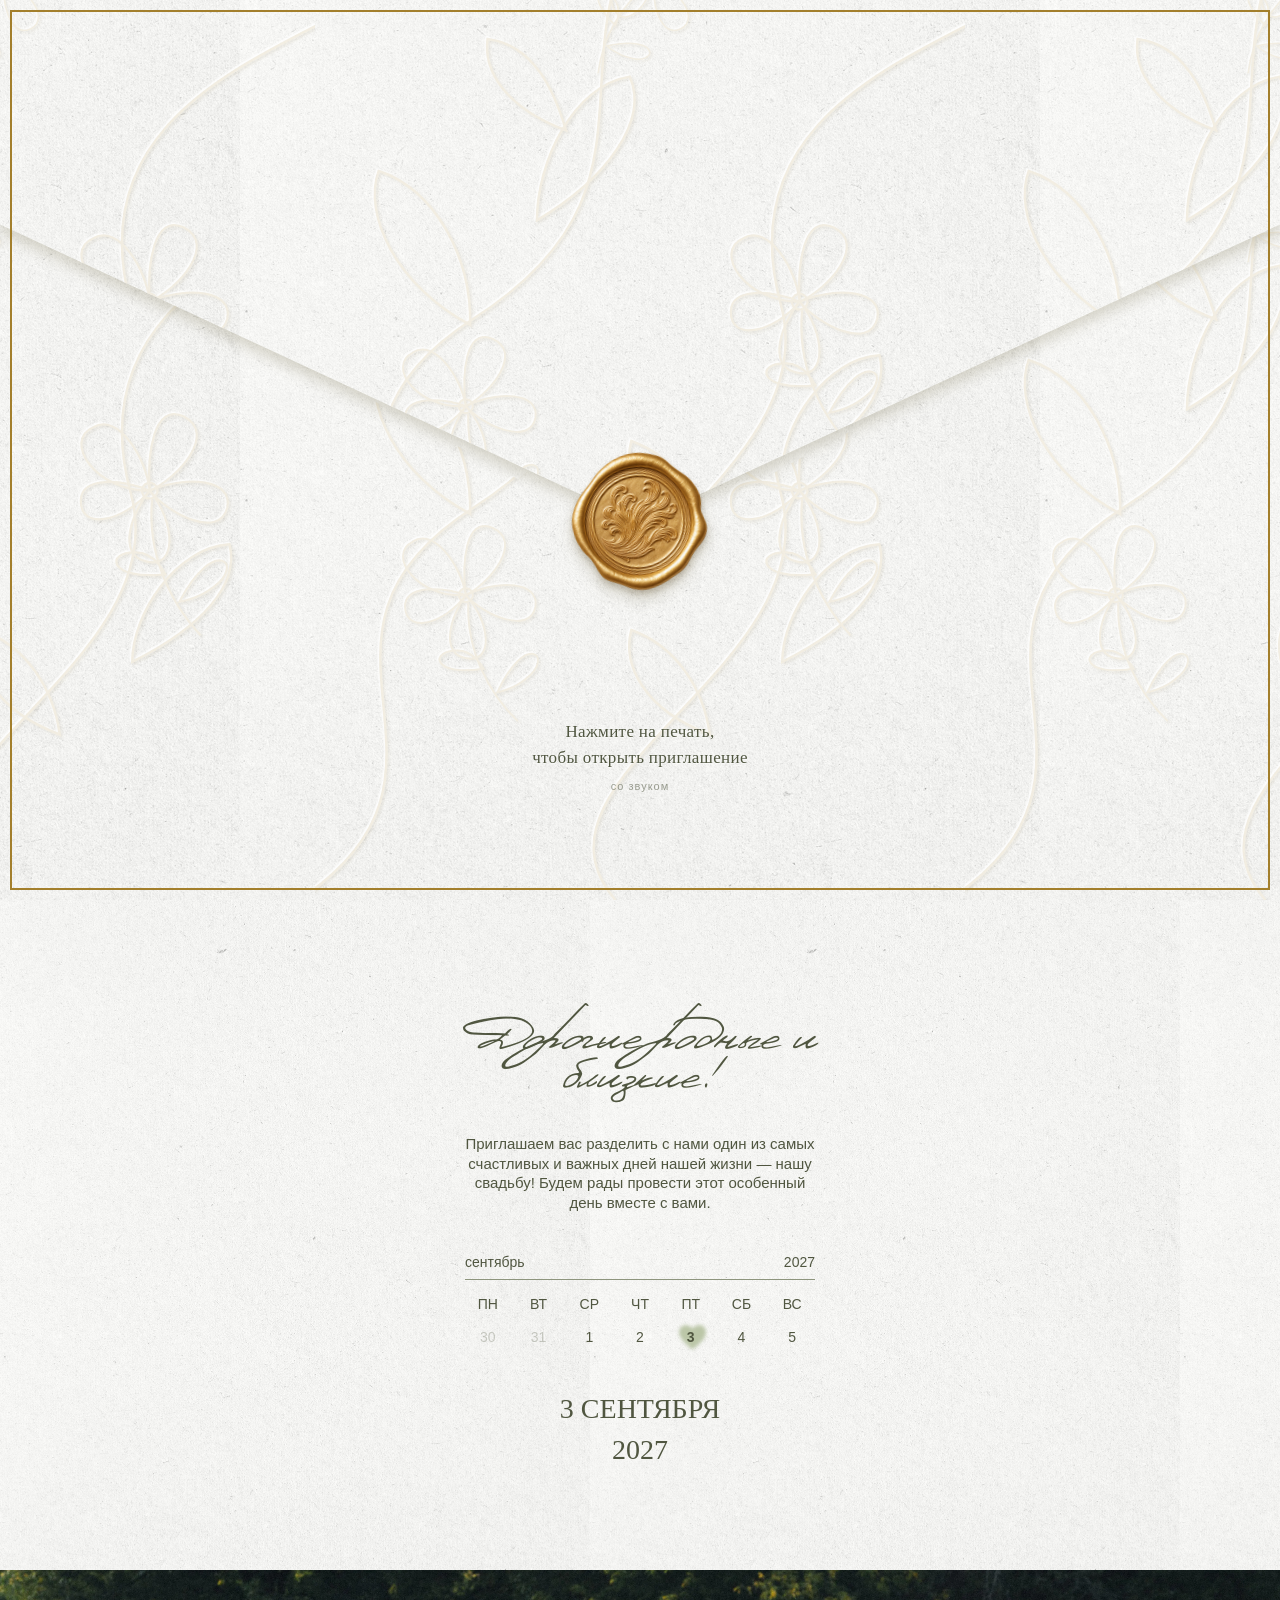
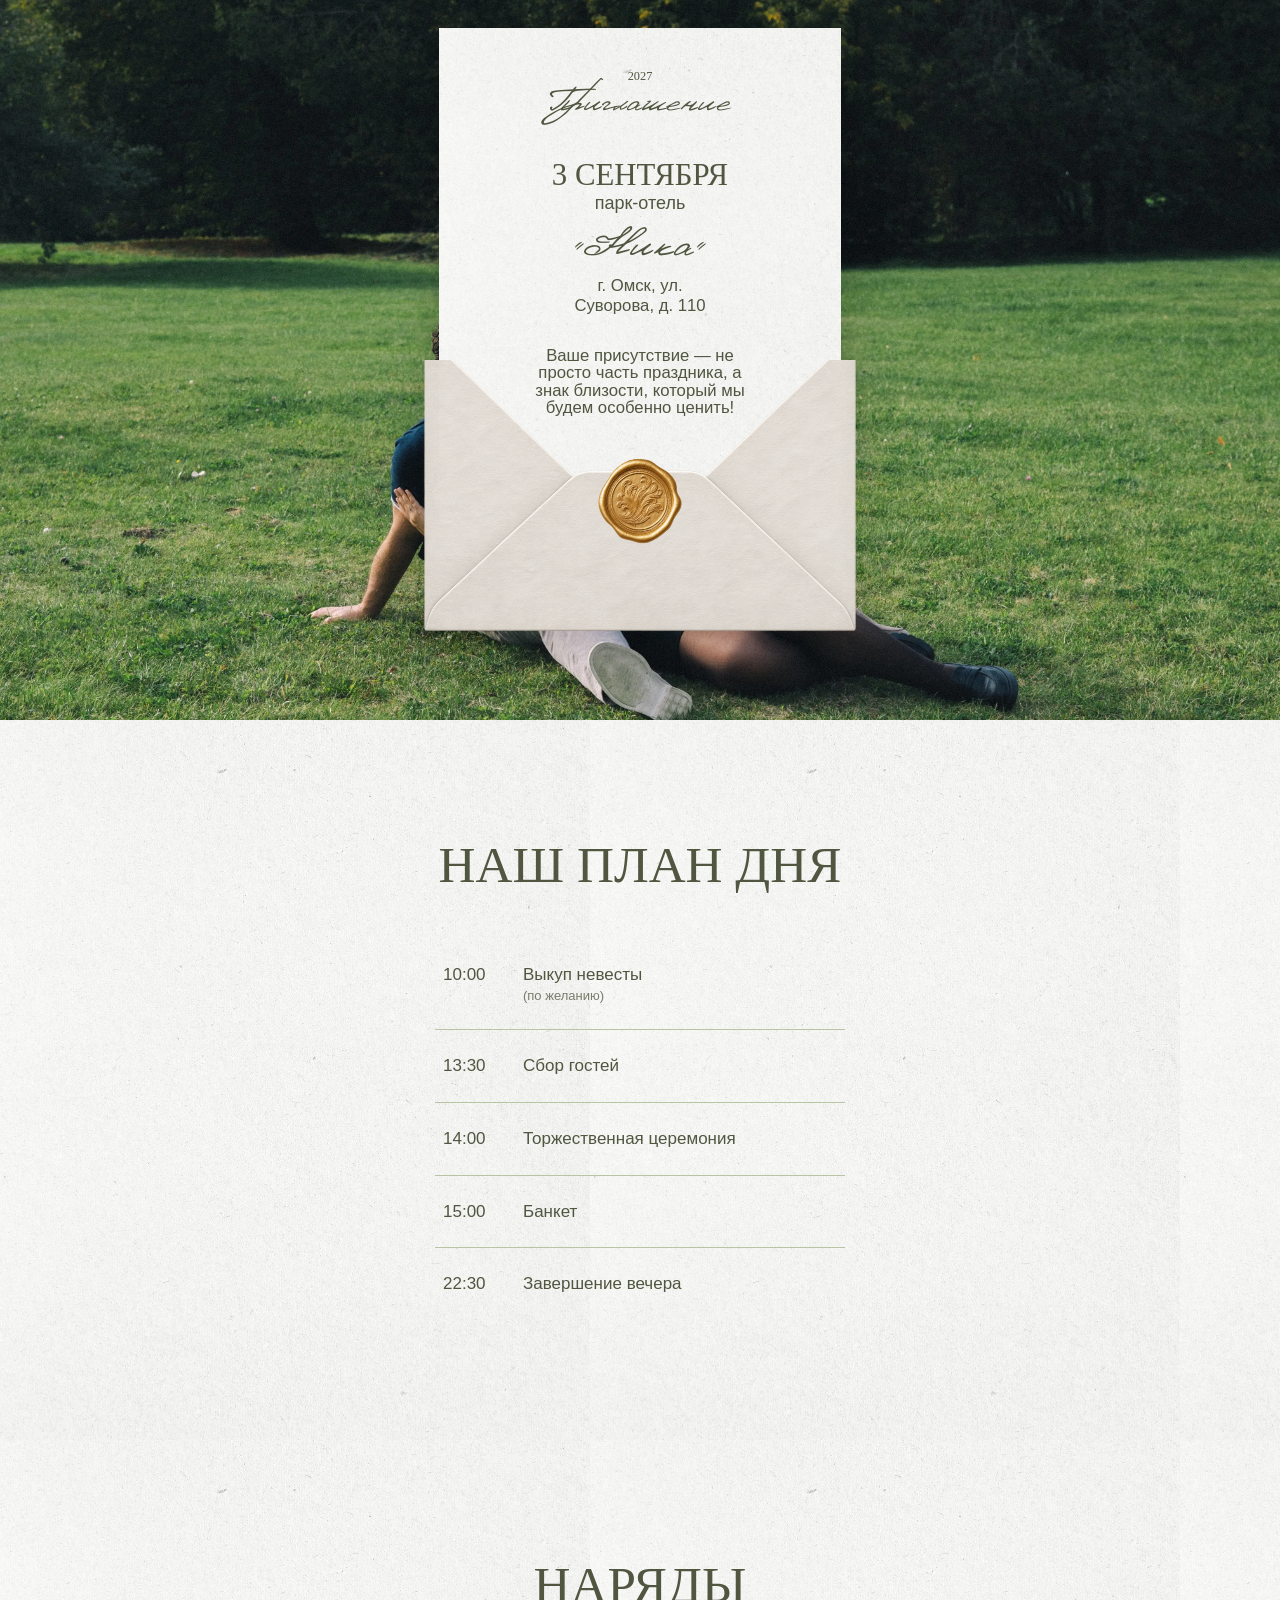
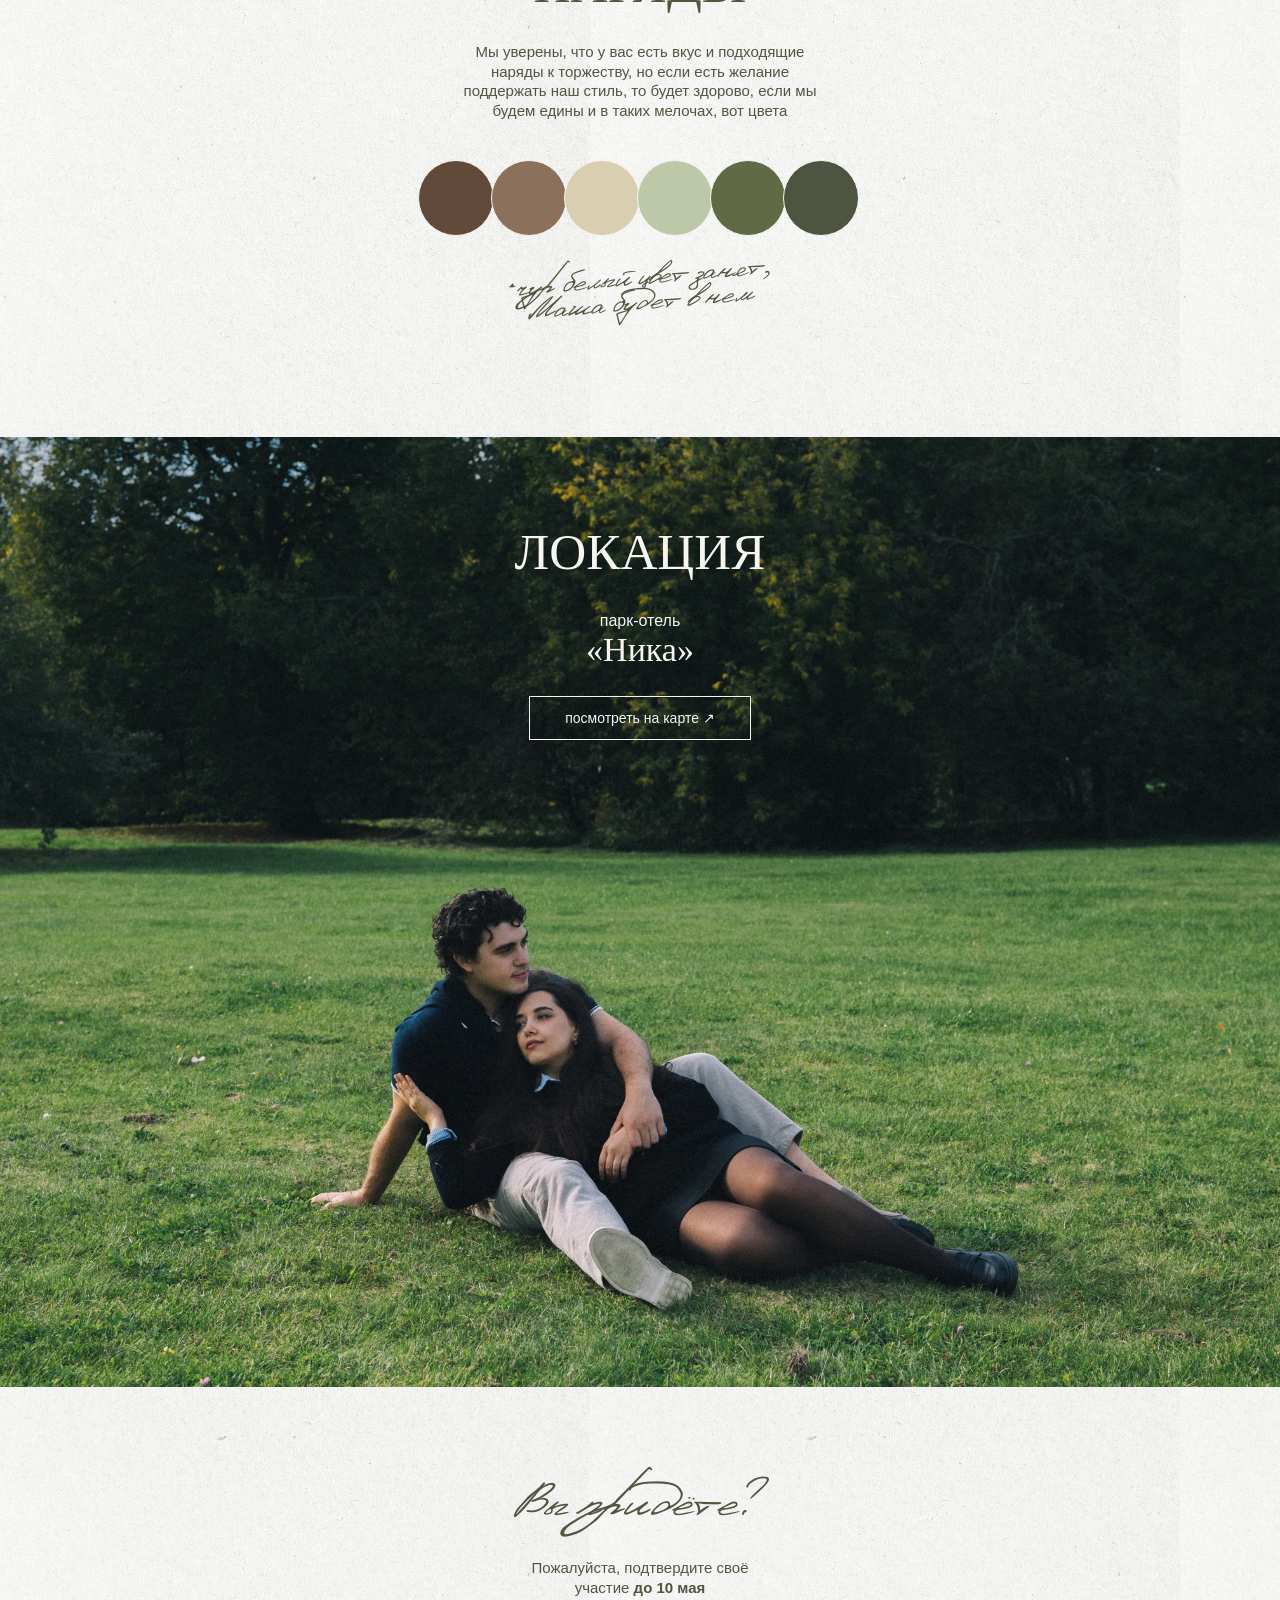
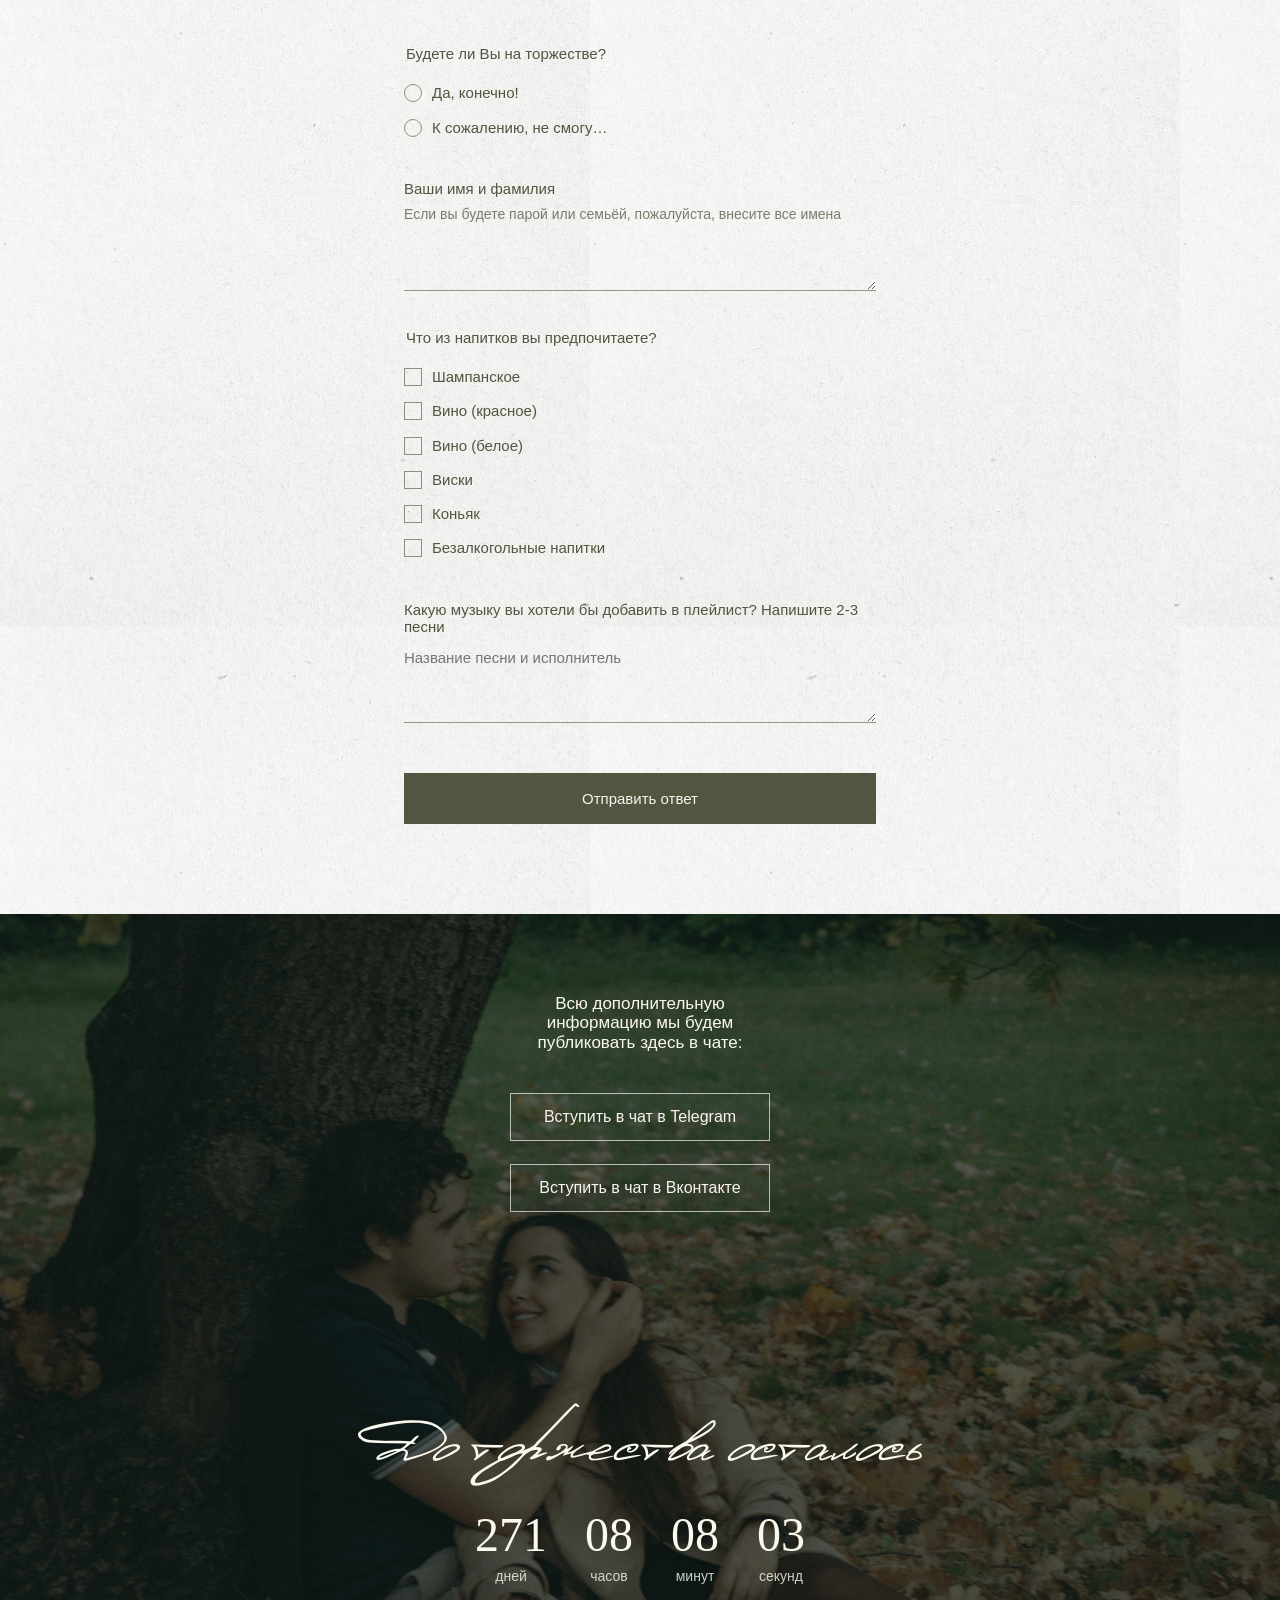
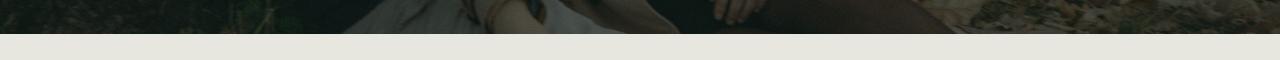
==== commit d29ef8f2: "Update index7.html" ====
--- a/index.html
+++ b/index.html
@@ -8,19 +8,33 @@
 <link rel="apple-touch-icon" sizes="180x180" href="apple-touch-icon.png?v=2">
 <title>Никита и Мария · 03.09.2027</title>
 <style>
-:root{--olive:#505640;--sage:#b9c4a5;--paper:#f6f5ef;--hero:url('hero.webp');--park:url('park.webp');--autumn:url('autumn.jpg');--texture:url('paper.png')}*{box-sizing:border-box}html{scroll-behavior:smooth}body{margin:0;background:#e8e7df;color:var(--olive);font-family:Arial,sans-serif;font-size:15px}main{max-width:1440px;margin:auto;overflow:hidden;background:var(--paper)}section{position:relative}h1,h2,h3,p{margin:0}h1,h2,h3{font-family:Times New Roman,serif;font-weight:400}h2{font-size:clamp(30px,4vw,52px)}p{line-height:1.3}a{color:inherit}button,input,textarea{font:inherit}button,a,input,textarea{outline-offset:6px}button{cursor:pointer}.script{font-family:'Snell Roundhand','Apple Chancery','URW Chancery L',cursive;font-style:italic;font-weight:400;line-height:1.05}.paper{background-color:var(--paper);background-image:var(--texture);background-size:590px auto}.narrow{max-width:540px;margin:auto;padding:0 34px}.hero{height:min(920px,100svh);min-height:560px;background-image:linear-gradient(180deg,#0000 35%,#101d1d50),var(--hero);background-size:cover;background-position:center 44%;color:#faf9ee;display:flex;flex-direction:column;align-items:center;text-align:center;padding:34px 24px 100px;background-color:#33483b}.eyebrow{font-family:Times New Roman,serif;font-size:14px;letter-spacing:.12em}.hero .eyebrow{color:#f8f7ee}.hero h1{font-size:clamp(48px,7vw,96px);max-width:660px;margin-top:auto;margin-bottom:28px}.hero p{font-size:14px;max-width:310px}.hero .date-line{font-size:12px;letter-spacing:.22em;margin-top:25px}.welcome{text-align:center;padding:100px 20px 90px}.welcome h2{font-size:clamp(33px,4vw,54px);max-width:510px;margin:0 auto 35px}.welcome p{max-width:360px;margin:auto}.calendar{max-width:350px;margin:42px auto 40px;font-size:14px}.month{display:flex;justify-content:space-between;border-bottom:1px solid #8e957d;padding-bottom:9px;margin-bottom:12px}.week{display:grid;grid-template-columns:repeat(7,1fr);gap:9px 5px;align-items:center;justify-items:center}.week span{min-height:24px;display:grid;place-items:center}.muted{opacity:.28}.heart{position:relative;font-weight:bold;isolation:isolate}.heart:before{content:'♥';position:absolute;color:var(--sage);font-size:48px;z-index:-1;filter:blur(2px);top:-15px}.big-date{font-family:Times New Roman,serif;font-size:28px;line-height:1.45}.invite{min-height:730px;background-color:#283d2d;background-image:var(--park);background-size:cover;background-position:center 60%;padding:30px 30px 65px}.names{display:flex;justify-content:space-between;color:#f8f7ee;font-family:Times New Roman,serif;font-size:15px;max-width:900px;margin:auto auto 40px}.envelope{width:min(440px,100%);margin:auto;position:relative;padding-bottom:150px;filter:drop-shadow(0 10px 20px #0003)}.letter{position:relative;background:var(--paper);background-image:var(--texture);background-size:500px;padding:32px 38px 135px;text-align:center;min-height:440px;z-index:1;margin:0 14px}.letter .script{font-size:30px;margin:6px 0 40px}.letter h3{font-size:29px}.letter p{font-size:14px;margin-top:24px}.letter .hotel{font-family:Times New Roman,serif;font-size:31px}.flap{position:absolute;inset:auto 0 0;height:285px;background:#e7e4d9;clip-path:polygon(0 0,50% 42%,100% 0,100% 100%,0 100%);z-index:2;background-image:linear-gradient(140deg,#fff7,#0000),var(--texture);background-size:cover;border-radius:0 0 5px 5px}.flap:after{content:'';position:absolute;inset:55px 0 0;background:linear-gradient(135deg,#eeeae0,#dcd8cb);clip-path:polygon(50% 0,100% 100%,0 100%)}.seal{position:absolute;z-index:3;bottom:105px;left:50%;transform:translateX(-50%) rotate(-12deg);width:86px;height:88px;border-radius:47% 53% 45% 55%;background:radial-gradient(ellipse at 35% 25%,#f6d17d,#af701c 65%,#edb94f 75%,#845217 85%,#e3b865);border:3px solid #d5a043;box-shadow:inset 0 0 0 5px #e4b354,inset 0 0 0 8px #9f671e,0 3px 6px #0004;display:grid;place-items:center;color:#8a581d;font-family:Times New Roman,serif;font-style:italic;font-size:29px;text-shadow:1px 1px #f2cd7a}.seal img{width:115%;height:115%;object-fit:contain}.bow{position:absolute;z-index:4;width:155px;right:-30px;top:-20px;transform:rotate(12deg)}.program{padding:85px 24px 105px;text-align:center}.program h2{margin-bottom:45px}.timeline{max-width:370px;margin:auto;text-align:left}.event{display:grid;grid-template-columns:85px 1fr;gap:15px;padding:26px 20px;border-bottom:1px solid var(--sage);font-size:17px}.event:last-child{border:0}.aside-note{font-size:20px;text-align:right;margin:14px 0 0}.dress{padding:105px 24px 100px;text-align:center}.dress h2{margin-bottom:28px}.dress p{max-width:370px;margin:auto}.palette{display:flex;justify-content:center;margin:40px auto 30px;padding:0 9px}.swatch{width:64px;height:64px;border-radius:50%;border:1px solid var(--paper);margin-left:-3px}.dress .script{font-size:29px;max-width:360px;margin:auto;transform:rotate(-5deg)}.location{height:740px;background-color:#2b4031;background-image:linear-gradient(#05130c33,#0000 60%),var(--park);background-size:cover;background-position:center 66%;text-align:center;color:var(--paper);padding:90px 20px}.location h2{margin-bottom:30px}.location p{font-size:16px}.location strong{display:block;font:34px Times New Roman,serif;font-weight:400}.outline{display:inline-block;text-decoration:none;border:1px solid currentColor;padding:13px 35px;margin-top:27px;font-size:14px;background:transparent;color:inherit}.rsvp{padding:105px 20px 85px}.rsvp h2{text-align:center;font-size:45px;margin-bottom:24px}.rsvp .intro{text-align:center;margin-bottom:48px}.rsvp fieldset{padding:0;border:0;margin:0 0 35px}.rsvp legend{margin-bottom:14px}.choice{display:flex;align-items:center;gap:10px;padding:7px 0;line-height:1.35;cursor:pointer}.choice input{appearance:none;margin:0;flex:0 0 18px;width:18px;height:18px;border:1px solid #8b917d;background:transparent}.choice input[type=radio]{border-radius:50%}.choice input:checked{background:var(--olive);box-shadow:inset 0 0 0 4px var(--paper)}textarea{width:100%;border:0;border-bottom:1px solid #929684;background:transparent;resize:vertical;min-height:68px;color:var(--olive);padding:12px 0;line-height:1.4}.helper{font-size:14px;opacity:.75;margin-top:8px}.submit{border:1px solid var(--olive);background:var(--olive);color:var(--paper);padding:16px 24px;width:100%;margin-top:12px}.status{margin-top:15px;font-size:14px;line-height:1.4}.footer{min-height:440px;background-color:#626f46;background-image:linear-gradient(#66754899,#66754899),var(--autumn);background-size:cover;background-position:center 60%;color:#faf9ee;text-align:center;padding:60px 24px}.footer p{max-width:290px;margin:0 auto 23px}.phone{text-decoration:none;font-size:20px}.footer h2{font-size:39px;margin:48px 0 20px}.countdown{display:flex;justify-content:center;gap:24px;margin:23px auto}.countdown b{display:block;font:29px Times New Roman,serif;font-weight:400}.countdown small{font-size:11px}.footer .end{font-size:11px;letter-spacing:.16em;margin-top:35px}.dev-note{background:#faf3d9;border-bottom:1px solid #d0c292;padding:13px 22px;color:#5c563c;font-size:13px;line-height:1.5}.dev-note summary{cursor:pointer}.dev-note label{display:inline-block;margin:10px 15px 5px 0}.dev-note input{max-width:230px}.photo-empty{position:absolute;inset:45% 20px auto;text-align:center;color:#fff9;font-size:12px;letter-spacing:.1em;pointer-events:none}.hero:has(.photo-empty) h1{margin-top:auto}.rsvp a{display:inline-block;margin-top:10px}@media(min-width:800px){.hero{height:890px;min-height:700px;background-position:center 40%}.hero h1{margin-top:auto}.welcome{padding:120px 20px}.invite{padding:35px 30px 80px}.program{padding-top:110px}.dress{padding-top:110px}.location{height:900px;background-position:center 60%}.rsvp{padding-top:115px}.footer{min-height:550px}.swatch{width:76px;height:76px}}@media(prefers-reduced-motion:reduce){html{scroll-behavior:auto}}
+:root{--olive:#505640;--sage:#b9c4a5;--paper:#f6f5ef;--hero:url('hero.webp');--park:url('park.webp');--autumn:url('autumn.jpg');--texture:url('paper.png')}*{box-sizing:border-box}html{scroll-behavior:smooth}body{margin:0;background:#e8e7df;color:var(--olive);font-family:Arial,sans-serif;font-size:15px;overflow-x:hidden}main{max-width:1440px;margin:auto;overflow:visible;background:var(--paper)}section{position:relative}h1,h2,h3,p{margin:0}h1,h2,h3{font-family:Times New Roman,serif;font-weight:400}h2{font-size:clamp(30px,4vw,52px)}p{line-height:1.3}a{color:inherit}button,input,textarea{font:inherit}button,a,input,textarea{outline-offset:6px}button{cursor:pointer}.script{font-family:'Snell Roundhand','Apple Chancery','URW Chancery L',cursive;font-style:italic;font-weight:400;line-height:1.05}.paper{background-color:var(--paper);background-image:var(--texture);background-size:590px auto}.narrow{max-width:540px;margin:auto;padding:0 34px}.hero{height:min(920px,100svh);min-height:560px;background-image:linear-gradient(180deg,#0000 35%,#101d1d50),var(--hero);background-size:cover;background-position:center 44%;color:#faf9ee;display:flex;flex-direction:column;align-items:center;text-align:center;padding:34px 24px 100px;background-color:#33483b}.eyebrow{font-family:Times New Roman,serif;font-size:14px;letter-spacing:.12em}.hero .eyebrow{color:#f8f7ee}.hero h1{font-size:clamp(48px,7vw,96px);max-width:660px;margin-top:auto;margin-bottom:28px}.hero p{font-size:14px;max-width:310px}.hero .date-line{font-size:12px;letter-spacing:.22em;margin-top:25px}.welcome{text-align:center;padding:100px 20px 90px}.welcome h2{font-size:clamp(33px,4vw,54px);max-width:510px;margin:0 auto 35px}.welcome p{max-width:360px;margin:auto}.calendar{max-width:350px;margin:42px auto 40px;font-size:14px}.month{display:flex;justify-content:space-between;border-bottom:1px solid #8e957d;padding-bottom:9px;margin-bottom:12px}.week{display:grid;grid-template-columns:repeat(7,1fr);gap:9px 5px;align-items:center;justify-items:center}.week span{min-height:24px;display:grid;place-items:center}.muted{opacity:.28}.heart{position:relative;font-weight:bold;isolation:isolate}.heart:before{content:'♥';position:absolute;color:var(--sage);font-size:48px;z-index:-1;filter:blur(2px);top:-15px}.big-date{font-family:Times New Roman,serif;font-size:28px;line-height:1.45}.invite{min-height:730px;background-color:#283d2d;background-image:var(--park);background-size:cover;background-position:center 60%;padding:30px 30px 65px}.names{display:flex;justify-content:space-between;color:#f8f7ee;font-family:Times New Roman,serif;font-size:15px;max-width:900px;margin:auto auto 40px}.envelope{width:min(440px,100%);margin:auto;position:relative;padding-bottom:150px;filter:drop-shadow(0 10px 20px #0003)}.letter{position:relative;background:var(--paper);background-image:var(--texture);background-size:500px;padding:32px 38px 135px;text-align:center;min-height:440px;z-index:1;margin:0 14px}.letter .script{font-size:30px;margin:6px 0 40px}.letter h3{font-size:29px}.letter p{font-size:14px;margin-top:24px}.letter .hotel{font-family:Times New Roman,serif;font-size:31px}.flap{position:absolute;inset:auto 0 0;height:285px;background:#e7e4d9;clip-path:polygon(0 0,50% 42%,100% 0,100% 100%,0 100%);z-index:2;background-image:linear-gradient(140deg,#fff7,#0000),var(--texture);background-size:cover;border-radius:0 0 5px 5px}.flap:after{content:'';position:absolute;inset:55px 0 0;background:linear-gradient(135deg,#eeeae0,#dcd8cb);clip-path:polygon(50% 0,100% 100%,0 100%)}.seal{position:absolute;z-index:3;bottom:105px;left:50%;transform:translateX(-50%) rotate(-12deg);width:86px;height:88px;border-radius:47% 53% 45% 55%;background:radial-gradient(ellipse at 35% 25%,#f6d17d,#af701c 65%,#edb94f 75%,#845217 85%,#e3b865);border:3px solid #d5a043;box-shadow:inset 0 0 0 5px #e4b354,inset 0 0 0 8px #9f671e,0 3px 6px #0004;display:grid;place-items:center;color:#8a581d;font-family:Times New Roman,serif;font-style:italic;font-size:29px;text-shadow:1px 1px #f2cd7a}.seal img{width:115%;height:115%;object-fit:contain}.bow{position:absolute;z-index:4;width:155px;right:-30px;top:-20px;transform:rotate(12deg)}.program{padding:85px 24px 105px;text-align:center}.program h2{margin-bottom:45px}.timeline{max-width:370px;margin:auto;text-align:left}.event{display:grid;grid-template-columns:85px 1fr;gap:15px;padding:26px 20px;border-bottom:1px solid var(--sage);font-size:17px}.event:last-child{border:0}.aside-note{font-size:20px;text-align:right;margin:14px 0 0}.dress{padding:105px 24px 100px;text-align:center}.dress h2{margin-bottom:28px}.dress p{max-width:370px;margin:auto}.palette{display:flex;justify-content:center;margin:40px auto 30px;padding:0 9px}.swatch{width:64px;height:64px;border-radius:50%;border:1px solid var(--paper);margin-left:-3px}.dress .script{font-size:29px;max-width:360px;margin:auto;transform:rotate(-5deg)}.location{height:740px;background-color:#2b4031;background-image:linear-gradient(#05130c33,#0000 60%),var(--park);background-size:cover;background-position:center 66%;text-align:center;color:var(--paper);padding:90px 20px}.location h2{margin-bottom:30px}.location p{font-size:16px}.location strong{display:block;font:34px Times New Roman,serif;font-weight:400}.outline{display:inline-block;text-decoration:none;border:1px solid currentColor;padding:13px 35px;margin-top:27px;font-size:14px;background:transparent;color:inherit}.rsvp{padding:105px 20px 85px}.rsvp h2{text-align:center;font-size:45px;margin-bottom:24px}.rsvp .intro{text-align:center;margin-bottom:48px}.rsvp fieldset{padding:0;border:0;margin:0 0 35px}.rsvp legend{margin-bottom:14px}.choice{display:flex;align-items:center;gap:10px;padding:7px 0;line-height:1.35;cursor:pointer}.choice input{appearance:none;margin:0;flex:0 0 18px;width:18px;height:18px;border:1px solid #8b917d;background:transparent}.choice input[type=radio]{border-radius:50%}.choice input:checked{background:var(--olive);box-shadow:inset 0 0 0 4px var(--paper)}textarea{width:100%;border:0;border-bottom:1px solid #929684;background:transparent;resize:vertical;min-height:68px;color:var(--olive);padding:12px 0;line-height:1.4}.helper{font-size:14px;opacity:.75;margin-top:8px}.submit{border:1px solid var(--olive);background:var(--olive);color:var(--paper);padding:16px 24px;width:100%;margin-top:12px}.status{margin-top:15px;font-size:14px;line-height:1.4}.footer{min-height:440px;background-color:#626f46;background-image:linear-gradient(#66754899,#66754899),var(--autumn);background-size:cover;background-position:center 60%;color:#faf9ee;text-align:center;padding:60px 24px}.footer p{max-width:290px;margin:0 auto 23px}.phone{text-decoration:none;font-size:20px}.footer h2{font-size:39px;margin:48px 0 20px}.countdown{display:flex;justify-content:center;gap:24px;margin:23px auto}.countdown b{display:block;font:29px Times New Roman,serif;font-weight:400}.countdown small{font-size:11px}.footer .end{font-size:11px;letter-spacing:.16em;margin-top:35px}.dev-note{background:#faf3d9;border-bottom:1px solid #d0c292;padding:13px 22px;color:#5c563c;font-size:13px;line-height:1.5}.dev-note summary{cursor:pointer}.dev-note label{display:inline-block;margin:10px 15px 5px 0}.dev-note input{max-width:230px}.photo-empty{position:absolute;inset:45% 20px auto;text-align:center;color:#fff9;font-size:12px;letter-spacing:.1em;pointer-events:none}.hero:has(.photo-empty) h1{margin-top:auto}.rsvp a{display:inline-block;margin-top:10px}@media(min-width:800px){.hero{height:890px;min-height:700px;background-position:center 40%}.hero h1{margin-top:auto}.welcome{padding:120px 20px}.invite{padding:35px 30px 80px}.program{padding-top:110px}.dress{padding-top:110px}.location{height:900px;background-position:center 60%}.rsvp{padding-top:115px}.footer{min-height:550px}.swatch{width:76px;height:76px}}@media(prefers-reduced-motion:reduce){html{scroll-behavior:auto}}
 
 @font-face{font-family:Denistina;src:url('denistina.ttf') format('truetype');font-display:swap}.script{font-family:Denistina,'Snell Roundhand',cursive;font-style:normal}.hero .eyebrow{color:var(--olive)}.hero h1{font-size:clamp(58px,8vw,108px);line-height:.82}.welcome h2{font-size:52px;line-height:.75;margin-bottom:36px}.heart:before{content:'';width:35px;height:34px;top:-5px;left:-12px;background:url('heart.png') center/contain no-repeat;filter:none}.seal{background:none;border:0;box-shadow:none;width:85px;height:94px;bottom:105px}.seal img{width:100%;height:100%}.envelope{padding-bottom:150px}.flap{background:url('envelope.png') center bottom/120% auto no-repeat;clip-path:none;height:285px;overflow:hidden;border-radius:0}.flap:after{display:none}.bow{width:145px;right:-28px;top:-16px}.dress .script{font-size:35px;line-height:.72}.rsvp h2{font-size:55px}.footer h2{font-size:52px}.hero{height:auto;min-height:0;aspect-ratio:393/559;padding:28px 24px 85px;background-position:center}.hero h1{margin-bottom:30px}.hero .date-line{display:none}.hero p{font-size:12px}.welcome{padding:85px 20px 70px}.location{height:auto;aspect-ratio:393/553;padding-top:85px;background-position:center}.invite{min-height:560px;padding:25px 28px 50px}.names{margin-bottom:30px}.envelope{max-width:340px;padding-bottom:140px}.letter{padding:25px 30px 125px;min-height:405px}.letter .script{font-size:34px;margin:8px 0 35px}.letter h3{font-size:25px}.letter .hotel{font-size:29px}.letter p{font-size:14px}.flap{height:245px}.seal{bottom:90px;width:76px}.program{padding:75px 24px 95px}.dress{padding:90px 24px 100px}.footer{min-height:340px;padding:55px 24px 30px}.rsvp{padding:90px 20px 75px}@media(min-width:700px){.hero{aspect-ratio:auto;height:900px;max-height:1100px;background-size:cover;background-position:center 38%;padding-bottom:90px}.hero h1{font-size:105px}.hero p{font-size:16px;max-width:380px}.welcome{padding:120px 20px 100px}.invite{padding:35px 30px 80px}.envelope{max-width:440px}.letter{padding:35px 42px 130px;min-height:470px}.letter h3{font-size:32px}.letter p{font-size:17px}.flap{height:285px}.seal{bottom:105px;width:90px}.location{aspect-ratio:auto;height:950px;background-position:center 62%}.bow{width:180px}.program,.dress{padding-top:115px;padding-bottom:120px}.footer{min-height:550px}}
 
-/* === ИСПРАВЛЕННЫЙ БЛОК БУС === */
-.pearls{position:relative}
-.pearls::before,.pearls::after{content:'';position:absolute;left:-8px;right:-8px;height:28px;background:url('pearls.png') center center/auto 226px repeat-x;pointer-events:none;z-index:4}
-.pearls::before{top:-14px;transform:rotate(180deg)}
-.pearls::after{bottom:-14px}
-@media(min-width:700px){
-  .pearls::before,.pearls::after{height:52px;background:url('pearls.png') right 62%/600px 600px repeat-x;opacity:.55}
-  .pearls::before{top:-26px}
-  .pearls::after{bottom:-26px}
+/* === ИДЕАЛЬНЫЕ БУСЫ ДЛЯ ВСЕХ СЕКЦИЙ === */
+.pearls { position: relative; }
+.pearls::before, .pearls::after {
+  content: '';
+  position: absolute;
+  left: -8px;
+  right: -8px;
+  height: 28px;
+  background: url('pearls.png') center center/auto 226px repeat-x;
+  pointer-events: none;
+  z-index: 10;
+}
+.pearls::before { top: -14px; transform: rotate(180deg); }
+.pearls::after { bottom: -14px; }
+
+@media(min-width: 700px) {
+  .pearls::before, .pearls::after {
+    height: 52px;
+    background: url('pearls.png') right 62%/600px 600px repeat-x;
+    opacity: .55;
+  }
+  .pearls::before { top: -26px; }
+  .pearls::after { bottom: -26px; }
 }
 
 .event{grid-template-columns:65px 1fr;padding:24px 8px;line-height:1.4}.event small{font:inherit;display:block;font-size:13px;opacity:.75}.timeline{max-width:410px}.footer{position:relative;min-height:553px;aspect-ratio:393/553;padding:68px 24px 30px;background-image:linear-gradient(#101a14b3,#101a14b3),var(--autumn);background-position:center;background-size:cover}.footer .chat-intro{font-size:14px;line-height:1;max-width:280px;margin:0 auto}.chat-links{display:flex;flex-direction:column;align-items:center;gap:23px;margin-top:41px}.chat-links a{display:grid;place-items:center;border:1px solid #f6f5efb3;min-height:40px;width:202px;padding:9px 6px;color:#f6f5ef;text-decoration:none;font-size:14px;line-height:1.25;background:#ffffff05;transition:background .2s}.chat-links a:hover,.chat-links a:focus-visible{background:#ffffff24}.footer-countdown{position:absolute;left:20px;right:20px;bottom:36px;text-align:center}.footer .footer-countdown h2{font-size:34px;line-height:1;margin:0 0 24px;white-space:nowrap}.footer .countdown-caption{font-size:12px;margin:0 auto 13px}.footer .countdown{margin:0;gap:18px}.footer .countdown div{display:flex;align-items:baseline;gap:3px}.footer .countdown b{font:13px Arial,sans-serif}.footer .countdown small{font-size:10px;opacity:.8}@media(min-width:700px){.footer{aspect-ratio:auto;min-height:720px;padding-top:80px;background-position:center 58%}.footer .chat-intro{font-size:17px;line-height:1.15}.chat-links a{width:260px;min-height:48px;font-size:16px}.footer-countdown{bottom:60px}.footer .footer-countdown h2{font-size:65px}.footer .countdown-caption{font-size:14px}.footer .countdown b{font-size:16px}.footer .countdown small{font-size:12px}}
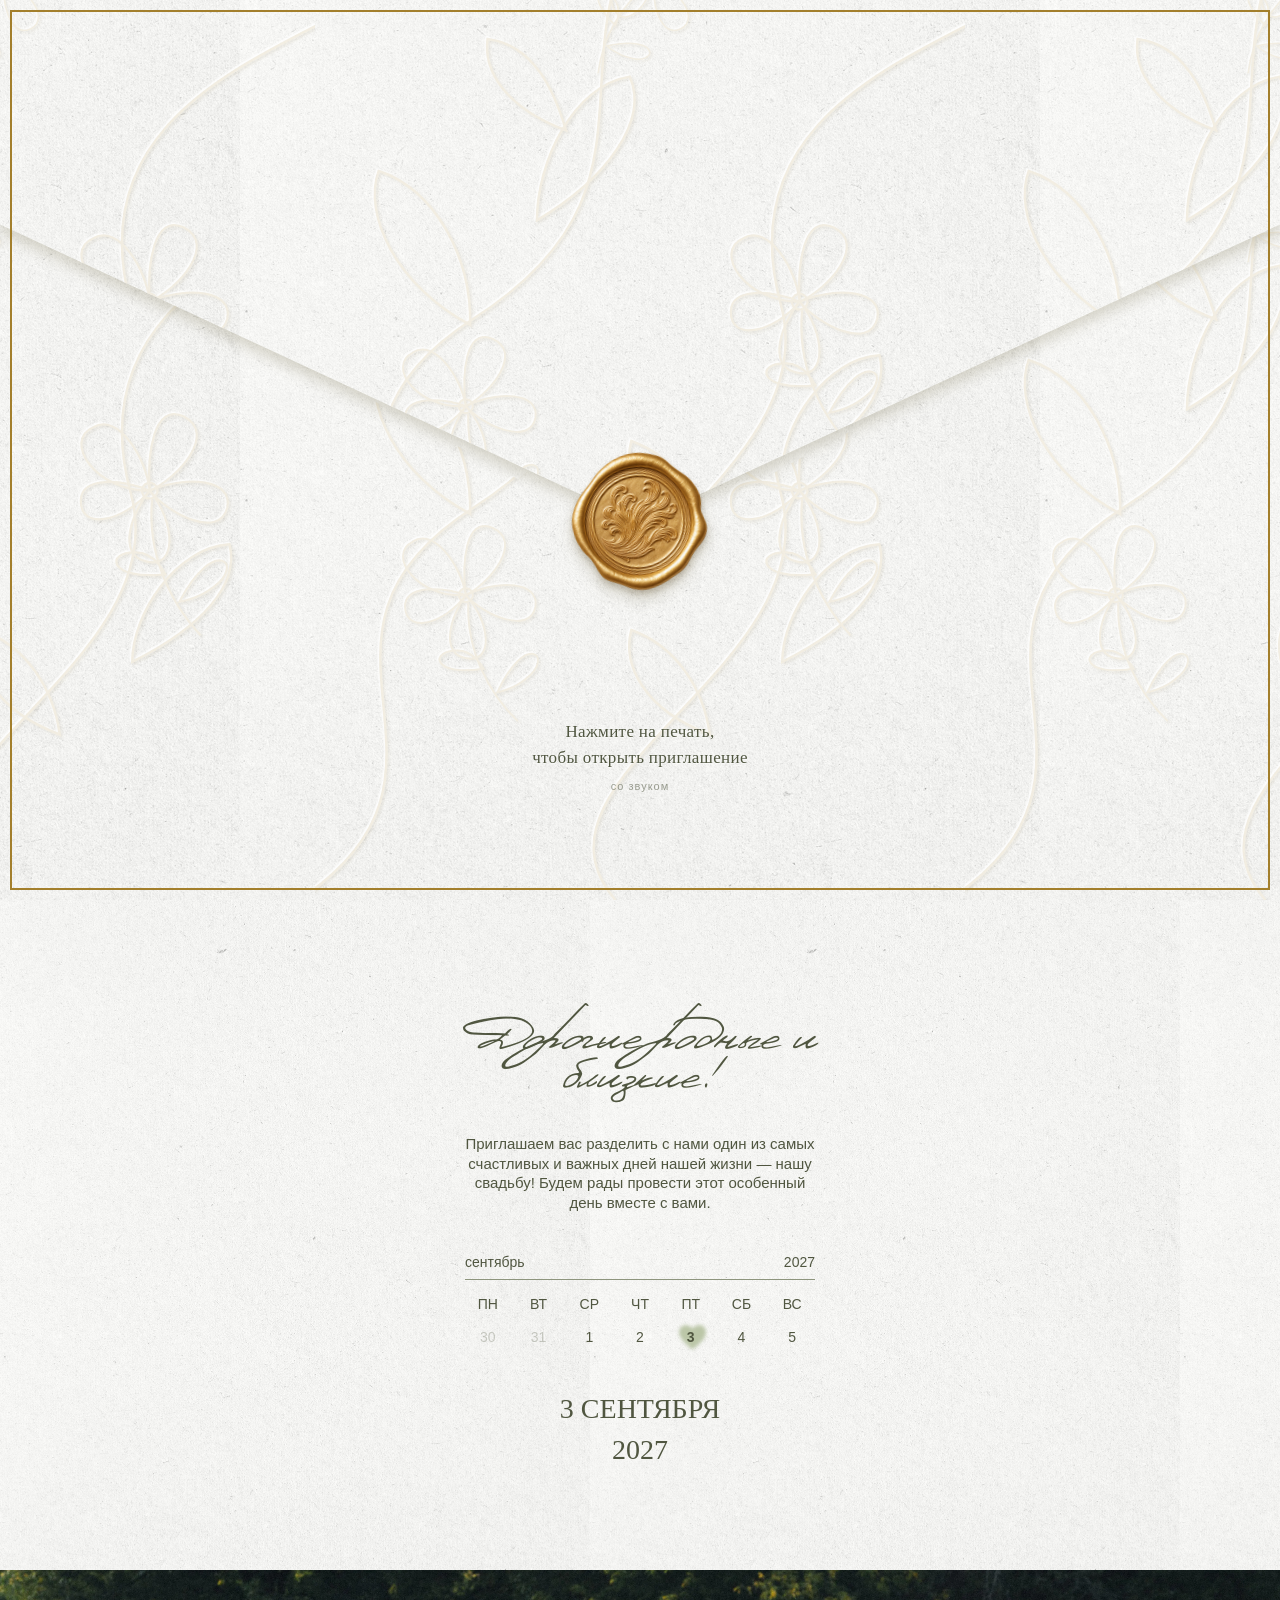
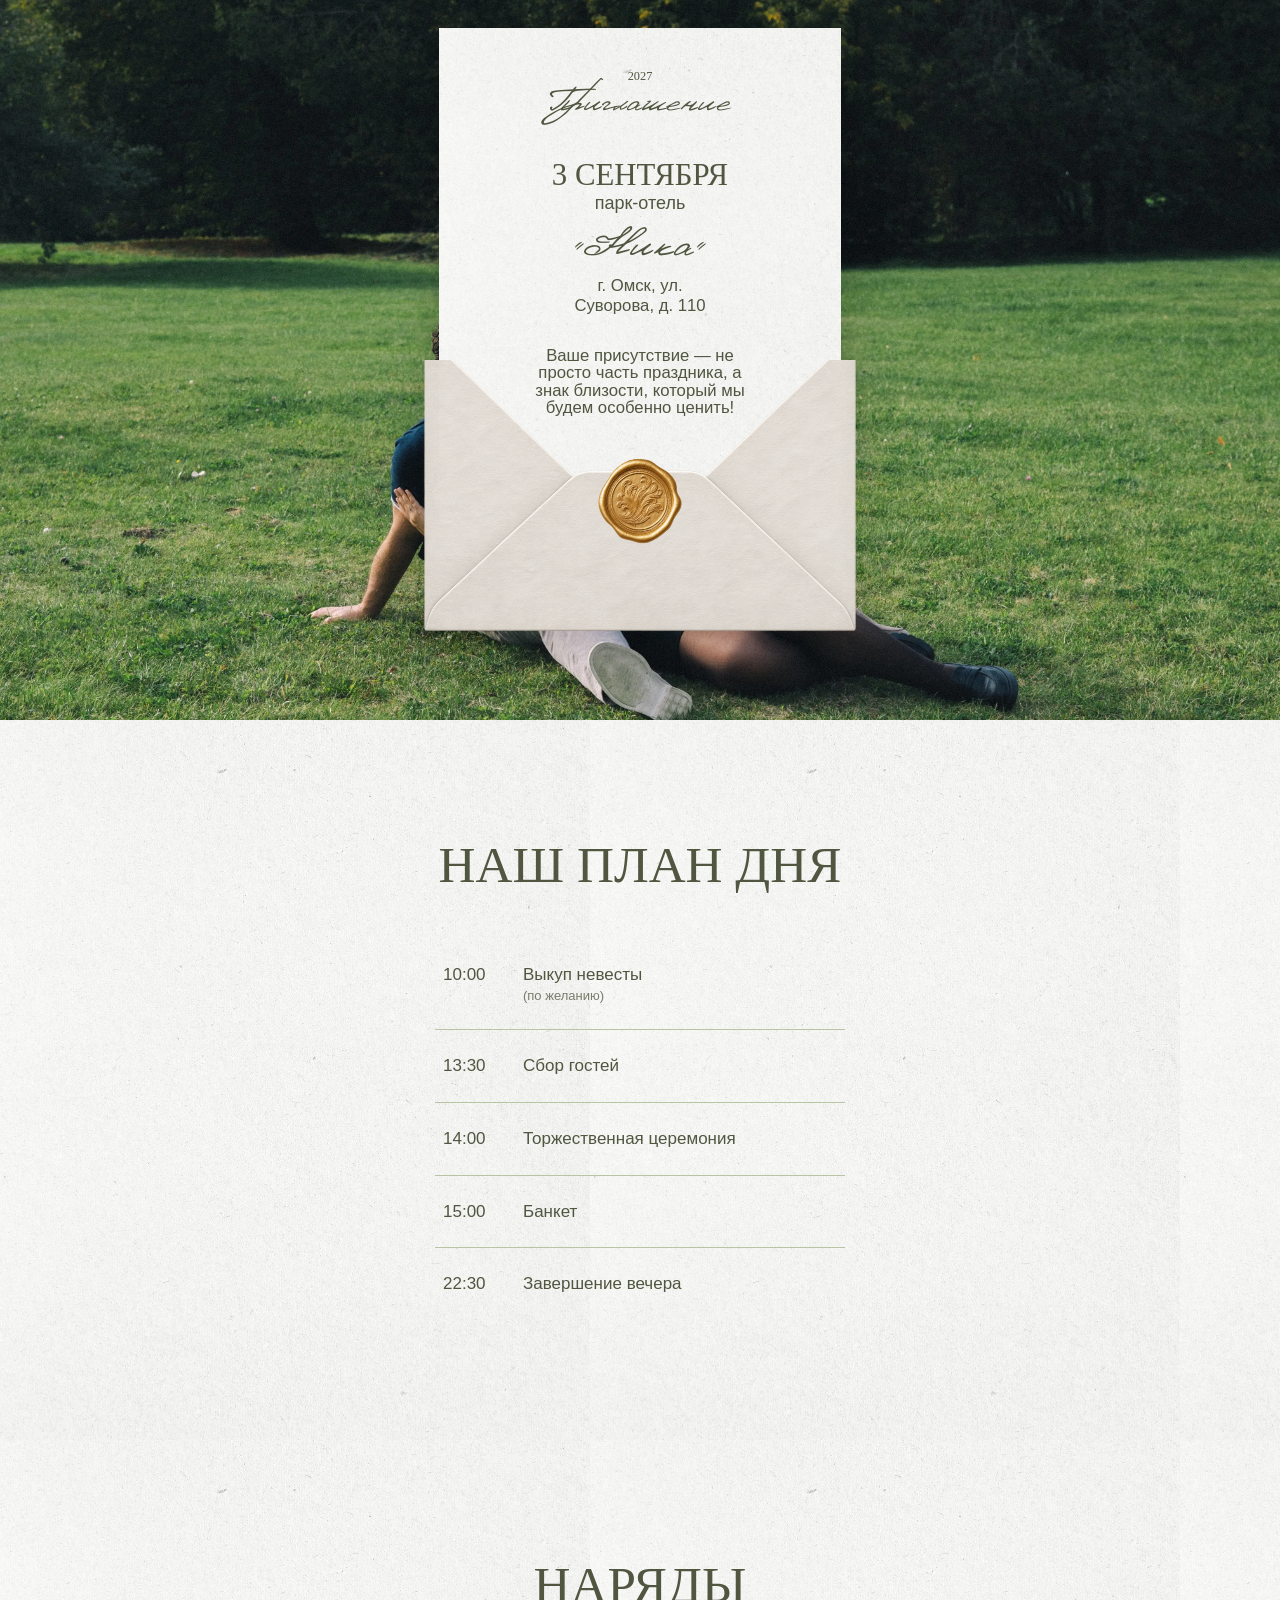
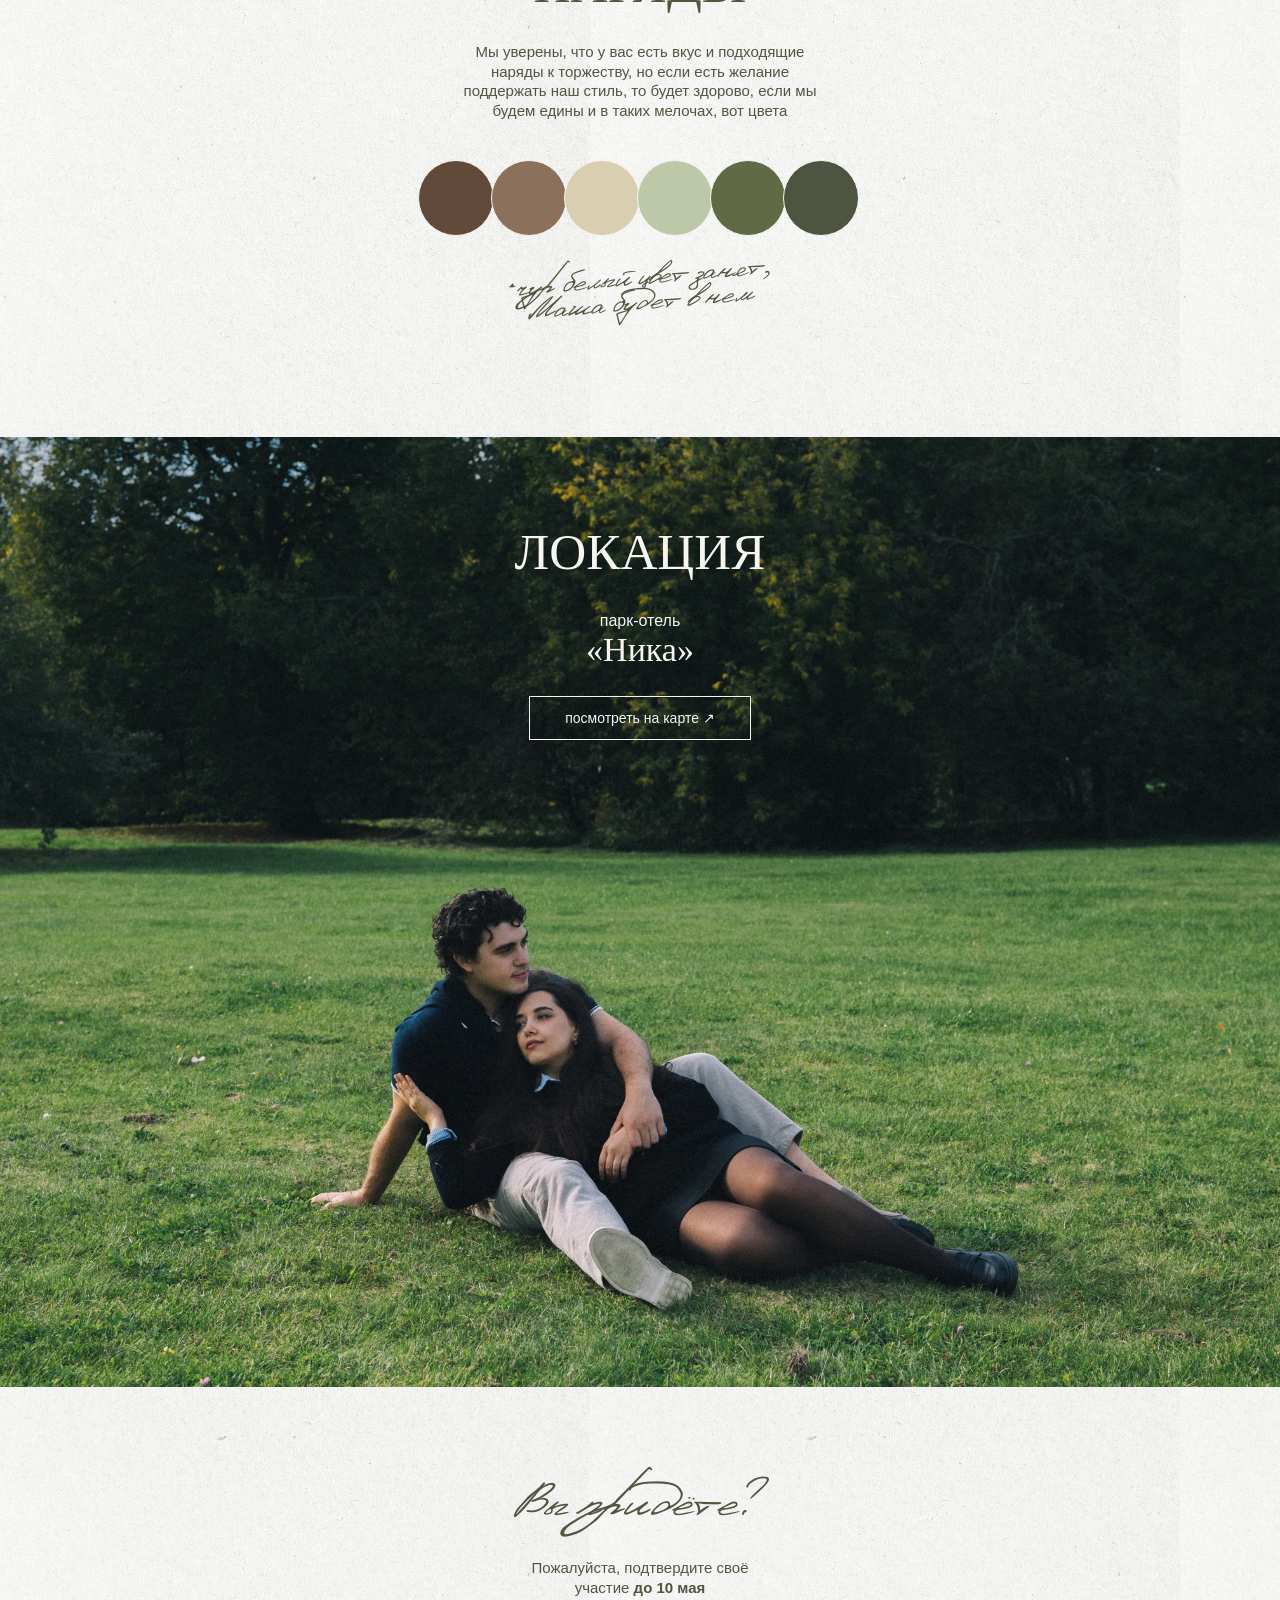
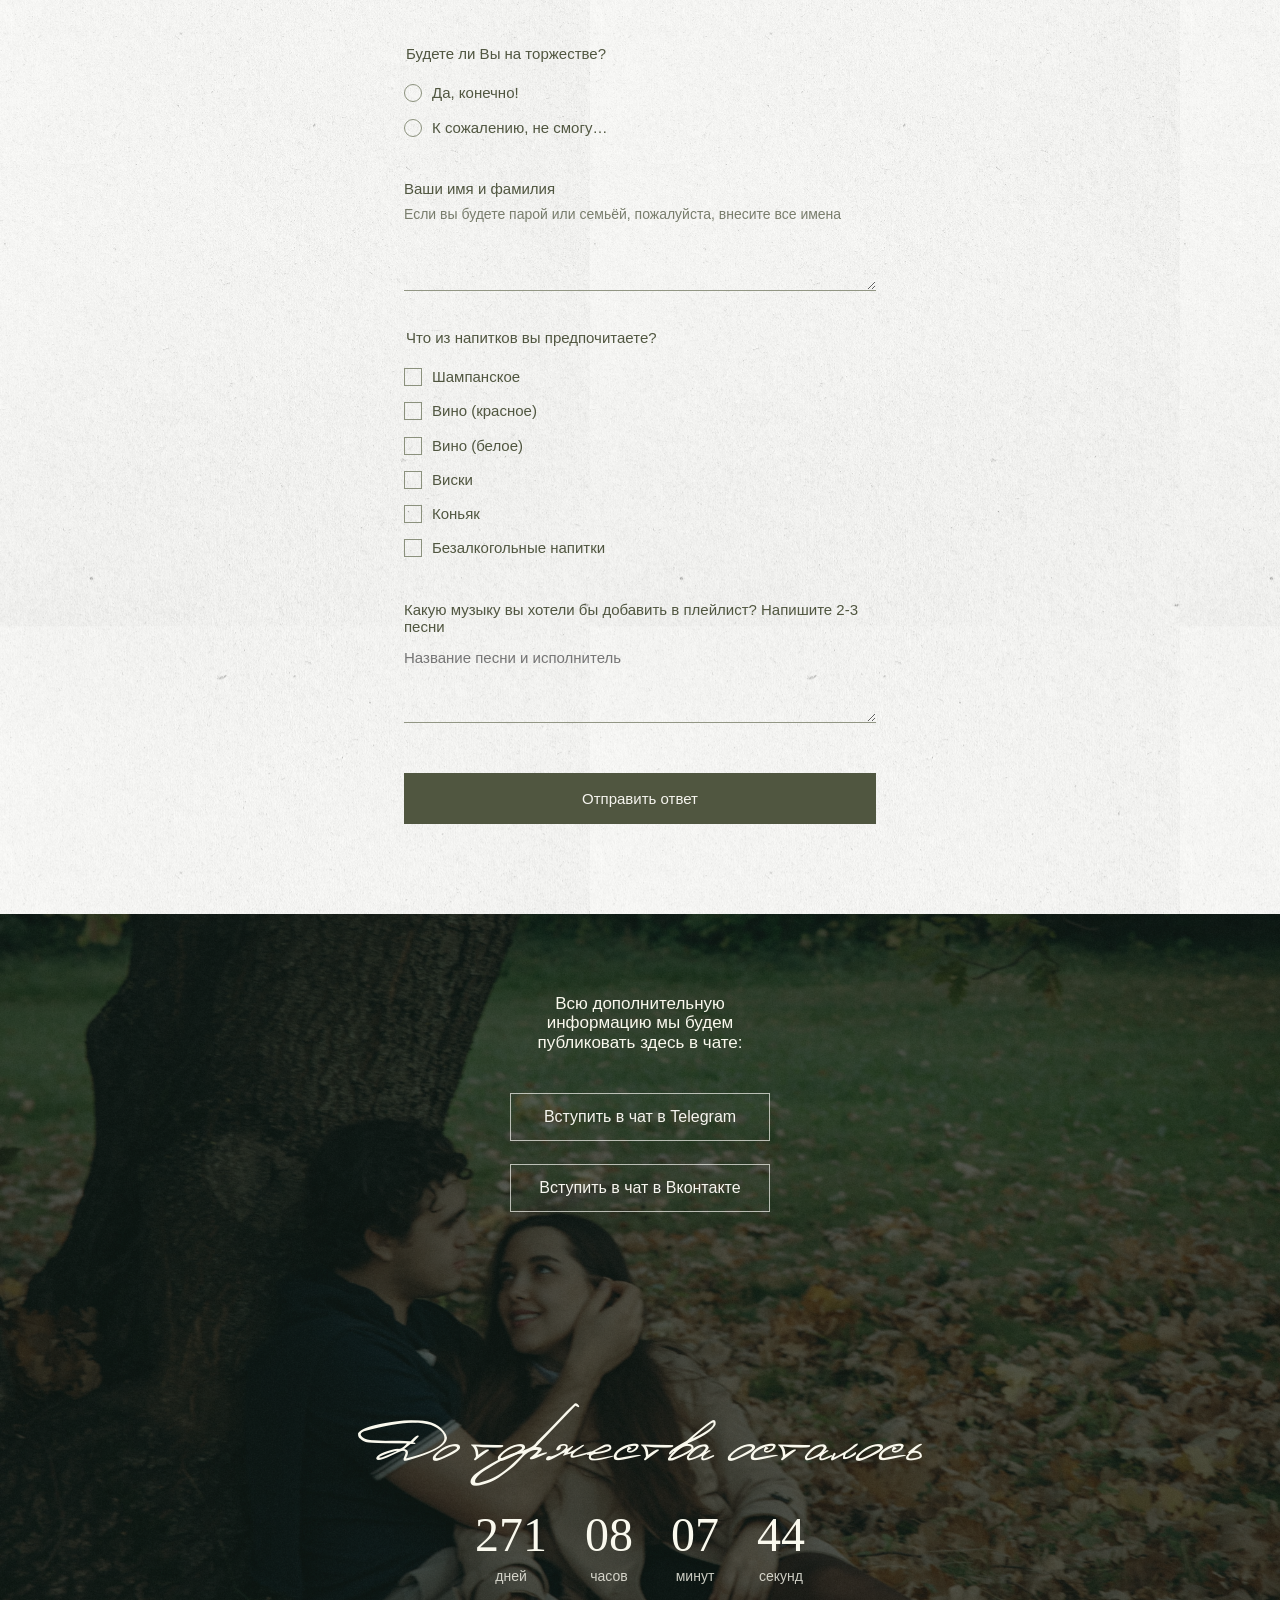
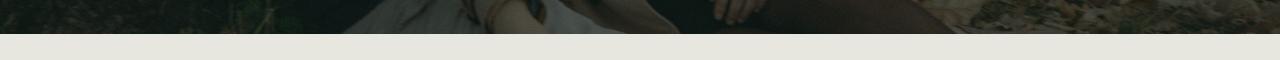
==== commit 02eacff2: "Update index7.html" ====
--- a/index.html
+++ b/index.html
@@ -8,11 +8,11 @@
 <link rel="apple-touch-icon" sizes="180x180" href="apple-touch-icon.png?v=2">
 <title>Никита и Мария · 03.09.2027</title>
 <style>
-:root{--olive:#505640;--sage:#b9c4a5;--paper:#f6f5ef;--hero:url('hero.webp');--park:url('park.webp');--autumn:url('autumn.jpg');--texture:url('paper.png')}*{box-sizing:border-box}html{scroll-behavior:smooth}body{margin:0;background:#e8e7df;color:var(--olive);font-family:Arial,sans-serif;font-size:15px;overflow-x:hidden}main{max-width:1440px;margin:auto;overflow:visible;background:var(--paper)}section{position:relative}h1,h2,h3,p{margin:0}h1,h2,h3{font-family:Times New Roman,serif;font-weight:400}h2{font-size:clamp(30px,4vw,52px)}p{line-height:1.3}a{color:inherit}button,input,textarea{font:inherit}button,a,input,textarea{outline-offset:6px}button{cursor:pointer}.script{font-family:'Snell Roundhand','Apple Chancery','URW Chancery L',cursive;font-style:italic;font-weight:400;line-height:1.05}.paper{background-color:var(--paper);background-image:var(--texture);background-size:590px auto}.narrow{max-width:540px;margin:auto;padding:0 34px}.hero{height:min(920px,100svh);min-height:560px;background-image:linear-gradient(180deg,#0000 35%,#101d1d50),var(--hero);background-size:cover;background-position:center 44%;color:#faf9ee;display:flex;flex-direction:column;align-items:center;text-align:center;padding:34px 24px 100px;background-color:#33483b}.eyebrow{font-family:Times New Roman,serif;font-size:14px;letter-spacing:.12em}.hero .eyebrow{color:#f8f7ee}.hero h1{font-size:clamp(48px,7vw,96px);max-width:660px;margin-top:auto;margin-bottom:28px}.hero p{font-size:14px;max-width:310px}.hero .date-line{font-size:12px;letter-spacing:.22em;margin-top:25px}.welcome{text-align:center;padding:100px 20px 90px}.welcome h2{font-size:clamp(33px,4vw,54px);max-width:510px;margin:0 auto 35px}.welcome p{max-width:360px;margin:auto}.calendar{max-width:350px;margin:42px auto 40px;font-size:14px}.month{display:flex;justify-content:space-between;border-bottom:1px solid #8e957d;padding-bottom:9px;margin-bottom:12px}.week{display:grid;grid-template-columns:repeat(7,1fr);gap:9px 5px;align-items:center;justify-items:center}.week span{min-height:24px;display:grid;place-items:center}.muted{opacity:.28}.heart{position:relative;font-weight:bold;isolation:isolate}.heart:before{content:'♥';position:absolute;color:var(--sage);font-size:48px;z-index:-1;filter:blur(2px);top:-15px}.big-date{font-family:Times New Roman,serif;font-size:28px;line-height:1.45}.invite{min-height:730px;background-color:#283d2d;background-image:var(--park);background-size:cover;background-position:center 60%;padding:30px 30px 65px}.names{display:flex;justify-content:space-between;color:#f8f7ee;font-family:Times New Roman,serif;font-size:15px;max-width:900px;margin:auto auto 40px}.envelope{width:min(440px,100%);margin:auto;position:relative;padding-bottom:150px;filter:drop-shadow(0 10px 20px #0003)}.letter{position:relative;background:var(--paper);background-image:var(--texture);background-size:500px;padding:32px 38px 135px;text-align:center;min-height:440px;z-index:1;margin:0 14px}.letter .script{font-size:30px;margin:6px 0 40px}.letter h3{font-size:29px}.letter p{font-size:14px;margin-top:24px}.letter .hotel{font-family:Times New Roman,serif;font-size:31px}.flap{position:absolute;inset:auto 0 0;height:285px;background:#e7e4d9;clip-path:polygon(0 0,50% 42%,100% 0,100% 100%,0 100%);z-index:2;background-image:linear-gradient(140deg,#fff7,#0000),var(--texture);background-size:cover;border-radius:0 0 5px 5px}.flap:after{content:'';position:absolute;inset:55px 0 0;background:linear-gradient(135deg,#eeeae0,#dcd8cb);clip-path:polygon(50% 0,100% 100%,0 100%)}.seal{position:absolute;z-index:3;bottom:105px;left:50%;transform:translateX(-50%) rotate(-12deg);width:86px;height:88px;border-radius:47% 53% 45% 55%;background:radial-gradient(ellipse at 35% 25%,#f6d17d,#af701c 65%,#edb94f 75%,#845217 85%,#e3b865);border:3px solid #d5a043;box-shadow:inset 0 0 0 5px #e4b354,inset 0 0 0 8px #9f671e,0 3px 6px #0004;display:grid;place-items:center;color:#8a581d;font-family:Times New Roman,serif;font-style:italic;font-size:29px;text-shadow:1px 1px #f2cd7a}.seal img{width:115%;height:115%;object-fit:contain}.bow{position:absolute;z-index:4;width:155px;right:-30px;top:-20px;transform:rotate(12deg)}.program{padding:85px 24px 105px;text-align:center}.program h2{margin-bottom:45px}.timeline{max-width:370px;margin:auto;text-align:left}.event{display:grid;grid-template-columns:85px 1fr;gap:15px;padding:26px 20px;border-bottom:1px solid var(--sage);font-size:17px}.event:last-child{border:0}.aside-note{font-size:20px;text-align:right;margin:14px 0 0}.dress{padding:105px 24px 100px;text-align:center}.dress h2{margin-bottom:28px}.dress p{max-width:370px;margin:auto}.palette{display:flex;justify-content:center;margin:40px auto 30px;padding:0 9px}.swatch{width:64px;height:64px;border-radius:50%;border:1px solid var(--paper);margin-left:-3px}.dress .script{font-size:29px;max-width:360px;margin:auto;transform:rotate(-5deg)}.location{height:740px;background-color:#2b4031;background-image:linear-gradient(#05130c33,#0000 60%),var(--park);background-size:cover;background-position:center 66%;text-align:center;color:var(--paper);padding:90px 20px}.location h2{margin-bottom:30px}.location p{font-size:16px}.location strong{display:block;font:34px Times New Roman,serif;font-weight:400}.outline{display:inline-block;text-decoration:none;border:1px solid currentColor;padding:13px 35px;margin-top:27px;font-size:14px;background:transparent;color:inherit}.rsvp{padding:105px 20px 85px}.rsvp h2{text-align:center;font-size:45px;margin-bottom:24px}.rsvp .intro{text-align:center;margin-bottom:48px}.rsvp fieldset{padding:0;border:0;margin:0 0 35px}.rsvp legend{margin-bottom:14px}.choice{display:flex;align-items:center;gap:10px;padding:7px 0;line-height:1.35;cursor:pointer}.choice input{appearance:none;margin:0;flex:0 0 18px;width:18px;height:18px;border:1px solid #8b917d;background:transparent}.choice input[type=radio]{border-radius:50%}.choice input:checked{background:var(--olive);box-shadow:inset 0 0 0 4px var(--paper)}textarea{width:100%;border:0;border-bottom:1px solid #929684;background:transparent;resize:vertical;min-height:68px;color:var(--olive);padding:12px 0;line-height:1.4}.helper{font-size:14px;opacity:.75;margin-top:8px}.submit{border:1px solid var(--olive);background:var(--olive);color:var(--paper);padding:16px 24px;width:100%;margin-top:12px}.status{margin-top:15px;font-size:14px;line-height:1.4}.footer{min-height:440px;background-color:#626f46;background-image:linear-gradient(#66754899,#66754899),var(--autumn);background-size:cover;background-position:center 60%;color:#faf9ee;text-align:center;padding:60px 24px}.footer p{max-width:290px;margin:0 auto 23px}.phone{text-decoration:none;font-size:20px}.footer h2{font-size:39px;margin:48px 0 20px}.countdown{display:flex;justify-content:center;gap:24px;margin:23px auto}.countdown b{display:block;font:29px Times New Roman,serif;font-weight:400}.countdown small{font-size:11px}.footer .end{font-size:11px;letter-spacing:.16em;margin-top:35px}.dev-note{background:#faf3d9;border-bottom:1px solid #d0c292;padding:13px 22px;color:#5c563c;font-size:13px;line-height:1.5}.dev-note summary{cursor:pointer}.dev-note label{display:inline-block;margin:10px 15px 5px 0}.dev-note input{max-width:230px}.photo-empty{position:absolute;inset:45% 20px auto;text-align:center;color:#fff9;font-size:12px;letter-spacing:.1em;pointer-events:none}.hero:has(.photo-empty) h1{margin-top:auto}.rsvp a{display:inline-block;margin-top:10px}@media(min-width:800px){.hero{height:890px;min-height:700px;background-position:center 40%}.hero h1{margin-top:auto}.welcome{padding:120px 20px}.invite{padding:35px 30px 80px}.program{padding-top:110px}.dress{padding-top:110px}.location{height:900px;background-position:center 60%}.rsvp{padding-top:115px}.footer{min-height:550px}.swatch{width:76px;height:76px}}@media(prefers-reduced-motion:reduce){html{scroll-behavior:auto}}
+:root{--olive:#505640;--sage:#b9c4a5;--paper:#f6f5ef;--hero:url('hero.webp');--park:url('park.webp');--autumn:url('autumn.jpg');--texture:url('paper.png')}*{box-sizing:border-box}html{scroll-behavior:smooth}body{margin:0;background:#e8e7df;color:var(--olive);font-family:Arial,sans-serif;font-size:15px;overflow-x:clip}main{max-width:1440px;margin:auto;overflow:visible;background:var(--paper)}section{position:relative}h1,h2,h3,p{margin:0}h1,h2,h3{font-family:Times New Roman,serif;font-weight:400}h2{font-size:clamp(30px,4vw,52px)}p{line-height:1.3}a{color:inherit}button,input,textarea{font:inherit}button,a,input,textarea{outline-offset:6px}button{cursor:pointer}.script{font-family:'Snell Roundhand','Apple Chancery','URW Chancery L',cursive;font-style:italic;font-weight:400;line-height:1.05}.paper{background-color:var(--paper);background-image:var(--texture);background-size:590px auto}.narrow{max-width:540px;margin:auto;padding:0 34px}.hero{height:min(920px,100svh);min-height:560px;background-image:linear-gradient(180deg,#0000 35%,#101d1d50),var(--hero);background-size:cover;background-position:center 44%;color:#faf9ee;display:flex;flex-direction:column;align-items:center;text-align:center;padding:34px 24px 100px;background-color:#33483b}.eyebrow{font-family:Times New Roman,serif;font-size:14px;letter-spacing:.12em}.hero .eyebrow{color:#f8f7ee}.hero h1{font-size:clamp(48px,7vw,96px);max-width:660px;margin-top:auto;margin-bottom:28px}.hero p{font-size:14px;max-width:310px}.hero .date-line{font-size:12px;letter-spacing:.22em;margin-top:25px}.welcome{text-align:center;padding:100px 20px 90px}.welcome h2{font-size:clamp(33px,4vw,54px);max-width:510px;margin:0 auto 35px}.welcome p{max-width:360px;margin:auto}.calendar{max-width:350px;margin:42px auto 40px;font-size:14px}.month{display:flex;justify-content:space-between;border-bottom:1px solid #8e957d;padding-bottom:9px;margin-bottom:12px}.week{display:grid;grid-template-columns:repeat(7,1fr);gap:9px 5px;align-items:center;justify-items:center}.week span{min-height:24px;display:grid;place-items:center}.muted{opacity:.28}.heart{position:relative;font-weight:bold;isolation:isolate}.heart:before{content:'♥';position:absolute;color:var(--sage);font-size:48px;z-index:-1;filter:blur(2px);top:-15px}.big-date{font-family:Times New Roman,serif;font-size:28px;line-height:1.45}.invite{min-height:730px;background-color:#283d2d;background-image:var(--park);background-size:cover;background-position:center 60%;padding:30px 30px 65px}.names{display:flex;justify-content:space-between;color:#f8f7ee;font-family:Times New Roman,serif;font-size:15px;max-width:900px;margin:auto auto 40px}.envelope{width:min(440px,100%);margin:auto;position:relative;padding-bottom:150px;filter:drop-shadow(0 10px 20px #0003)}.letter{position:relative;background:var(--paper);background-image:var(--texture);background-size:500px;padding:32px 38px 135px;text-align:center;min-height:440px;z-index:1;margin:0 14px}.letter .script{font-size:30px;margin:6px 0 40px}.letter h3{font-size:29px}.letter p{font-size:14px;margin-top:24px}.letter .hotel{font-family:Times New Roman,serif;font-size:31px}.flap{position:absolute;inset:auto 0 0;height:285px;background:#e7e4d9;clip-path:polygon(0 0,50% 42%,100% 0,100% 100%,0 100%);z-index:2;background-image:linear-gradient(140deg,#fff7,#0000),var(--texture);background-size:cover;border-radius:0 0 5px 5px}.flap:after{content:'';position:absolute;inset:55px 0 0;background:linear-gradient(135deg,#eeeae0,#dcd8cb);clip-path:polygon(50% 0,100% 100%,0 100%)}.seal{position:absolute;z-index:3;bottom:105px;left:50%;transform:translateX(-50%) rotate(-12deg);width:86px;height:88px;border-radius:47% 53% 45% 55%;background:radial-gradient(ellipse at 35% 25%,#f6d17d,#af701c 65%,#edb94f 75%,#845217 85%,#e3b865);border:3px solid #d5a043;box-shadow:inset 0 0 0 5px #e4b354,inset 0 0 0 8px #9f671e,0 3px 6px #0004;display:grid;place-items:center;color:#8a581d;font-family:Times New Roman,serif;font-style:italic;font-size:29px;text-shadow:1px 1px #f2cd7a}.seal img{width:115%;height:115%;object-fit:contain}.bow{position:absolute;z-index:4;width:155px;right:-30px;top:-20px;transform:rotate(12deg)}.program{padding:85px 24px 105px;text-align:center}.program h2{margin-bottom:45px}.timeline{max-width:370px;margin:auto;text-align:left}.event{display:grid;grid-template-columns:85px 1fr;gap:15px;padding:26px 20px;border-bottom:1px solid var(--sage);font-size:17px}.event:last-child{border:0}.aside-note{font-size:20px;text-align:right;margin:14px 0 0}.dress{padding:105px 24px 100px;text-align:center}.dress h2{margin-bottom:28px}.dress p{max-width:370px;margin:auto}.palette{display:flex;justify-content:center;margin:40px auto 30px;padding:0 9px}.swatch{width:64px;height:64px;border-radius:50%;border:1px solid var(--paper);margin-left:-3px}.dress .script{font-size:29px;max-width:360px;margin:auto;transform:rotate(-5deg)}.location{height:740px;background-color:#2b4031;background-image:linear-gradient(#05130c33,#0000 60%),var(--park);background-size:cover;background-position:center 66%;text-align:center;color:var(--paper);padding:90px 20px}.location h2{margin-bottom:30px}.location p{font-size:16px}.location strong{display:block;font:34px Times New Roman,serif;font-weight:400}.outline{display:inline-block;text-decoration:none;border:1px solid currentColor;padding:13px 35px;margin-top:27px;font-size:14px;background:transparent;color:inherit}.rsvp{padding:105px 20px 85px}.rsvp h2{text-align:center;font-size:45px;margin-bottom:24px}.rsvp .intro{text-align:center;margin-bottom:48px}.rsvp fieldset{padding:0;border:0;margin:0 0 35px}.rsvp legend{margin-bottom:14px}.choice{display:flex;align-items:center;gap:10px;padding:7px 0;line-height:1.35;cursor:pointer}.choice input{appearance:none;margin:0;flex:0 0 18px;width:18px;height:18px;border:1px solid #8b917d;background:transparent}.choice input[type=radio]{border-radius:50%}.choice input:checked{background:var(--olive);box-shadow:inset 0 0 0 4px var(--paper)}textarea{width:100%;border:0;border-bottom:1px solid #929684;background:transparent;resize:vertical;min-height:68px;color:var(--olive);padding:12px 0;line-height:1.4}.helper{font-size:14px;opacity:.75;margin-top:8px}.submit{border:1px solid var(--olive);background:var(--olive);color:var(--paper);padding:16px 24px;width:100%;margin-top:12px}.status{margin-top:15px;font-size:14px;line-height:1.4}.footer{min-height:440px;background-color:#626f46;background-image:linear-gradient(#66754899,#66754899),var(--autumn);background-size:cover;background-position:center 60%;color:#faf9ee;text-align:center;padding:60px 24px}.footer p{max-width:290px;margin:0 auto 23px}.phone{text-decoration:none;font-size:20px}.footer h2{font-size:39px;margin:48px 0 20px}.countdown{display:flex;justify-content:center;gap:24px;margin:23px auto}.countdown b{display:block;font:29px Times New Roman,serif;font-weight:400}.countdown small{font-size:11px}.footer .end{font-size:11px;letter-spacing:.16em;margin-top:35px}.dev-note{background:#faf3d9;border-bottom:1px solid #d0c292;padding:13px 22px;color:#5c563c;font-size:13px;line-height:1.5}.dev-note summary{cursor:pointer}.dev-note label{display:inline-block;margin:10px 15px 5px 0}.dev-note input{max-width:230px}.photo-empty{position:absolute;inset:45% 20px auto;text-align:center;color:#fff9;font-size:12px;letter-spacing:.1em;pointer-events:none}.hero:has(.photo-empty) h1{margin-top:auto}.rsvp a{display:inline-block;margin-top:10px}@media(min-width:800px){.hero{height:890px;min-height:700px;background-position:center 40%}.hero h1{margin-top:auto}.welcome{padding:120px 20px}.invite{padding:35px 30px 80px}.program{padding-top:110px}.dress{padding-top:110px}.location{height:900px;background-position:center 60%}.rsvp{padding-top:115px}.footer{min-height:550px}.swatch{width:76px;height:76px}}@media(prefers-reduced-motion:reduce){html{scroll-behavior:auto}}
 
 @font-face{font-family:Denistina;src:url('denistina.ttf') format('truetype');font-display:swap}.script{font-family:Denistina,'Snell Roundhand',cursive;font-style:normal}.hero .eyebrow{color:var(--olive)}.hero h1{font-size:clamp(58px,8vw,108px);line-height:.82}.welcome h2{font-size:52px;line-height:.75;margin-bottom:36px}.heart:before{content:'';width:35px;height:34px;top:-5px;left:-12px;background:url('heart.png') center/contain no-repeat;filter:none}.seal{background:none;border:0;box-shadow:none;width:85px;height:94px;bottom:105px}.seal img{width:100%;height:100%}.envelope{padding-bottom:150px}.flap{background:url('envelope.png') center bottom/120% auto no-repeat;clip-path:none;height:285px;overflow:hidden;border-radius:0}.flap:after{display:none}.bow{width:145px;right:-28px;top:-16px}.dress .script{font-size:35px;line-height:.72}.rsvp h2{font-size:55px}.footer h2{font-size:52px}.hero{height:auto;min-height:0;aspect-ratio:393/559;padding:28px 24px 85px;background-position:center}.hero h1{margin-bottom:30px}.hero .date-line{display:none}.hero p{font-size:12px}.welcome{padding:85px 20px 70px}.location{height:auto;aspect-ratio:393/553;padding-top:85px;background-position:center}.invite{min-height:560px;padding:25px 28px 50px}.names{margin-bottom:30px}.envelope{max-width:340px;padding-bottom:140px}.letter{padding:25px 30px 125px;min-height:405px}.letter .script{font-size:34px;margin:8px 0 35px}.letter h3{font-size:25px}.letter .hotel{font-size:29px}.letter p{font-size:14px}.flap{height:245px}.seal{bottom:90px;width:76px}.program{padding:75px 24px 95px}.dress{padding:90px 24px 100px}.footer{min-height:340px;padding:55px 24px 30px}.rsvp{padding:90px 20px 75px}@media(min-width:700px){.hero{aspect-ratio:auto;height:900px;max-height:1100px;background-size:cover;background-position:center 38%;padding-bottom:90px}.hero h1{font-size:105px}.hero p{font-size:16px;max-width:380px}.welcome{padding:120px 20px 100px}.invite{padding:35px 30px 80px}.envelope{max-width:440px}.letter{padding:35px 42px 130px;min-height:470px}.letter h3{font-size:32px}.letter p{font-size:17px}.flap{height:285px}.seal{bottom:105px;width:90px}.location{aspect-ratio:auto;height:950px;background-position:center 62%}.bow{width:180px}.program,.dress{padding-top:115px;padding-bottom:120px}.footer{min-height:550px}}
 
-/* === ИДЕАЛЬНЫЕ БУСЫ ДЛЯ ВСЕХ СЕКЦИЙ === */
+/* === ИСПРАВЛЕННЫЙ БЛОК БУС === */
 .pearls { position: relative; }
 .pearls::before, .pearls::after {
   content: '';
@@ -24,7 +24,7 @@
   pointer-events: none;
   z-index: 10;
 }
-.pearls::before { top: -14px; transform: rotate(180deg); }
+.pearls::before { top: -14px; }
 .pearls::after { bottom: -14px; }
 
 @media(min-width: 700px) {
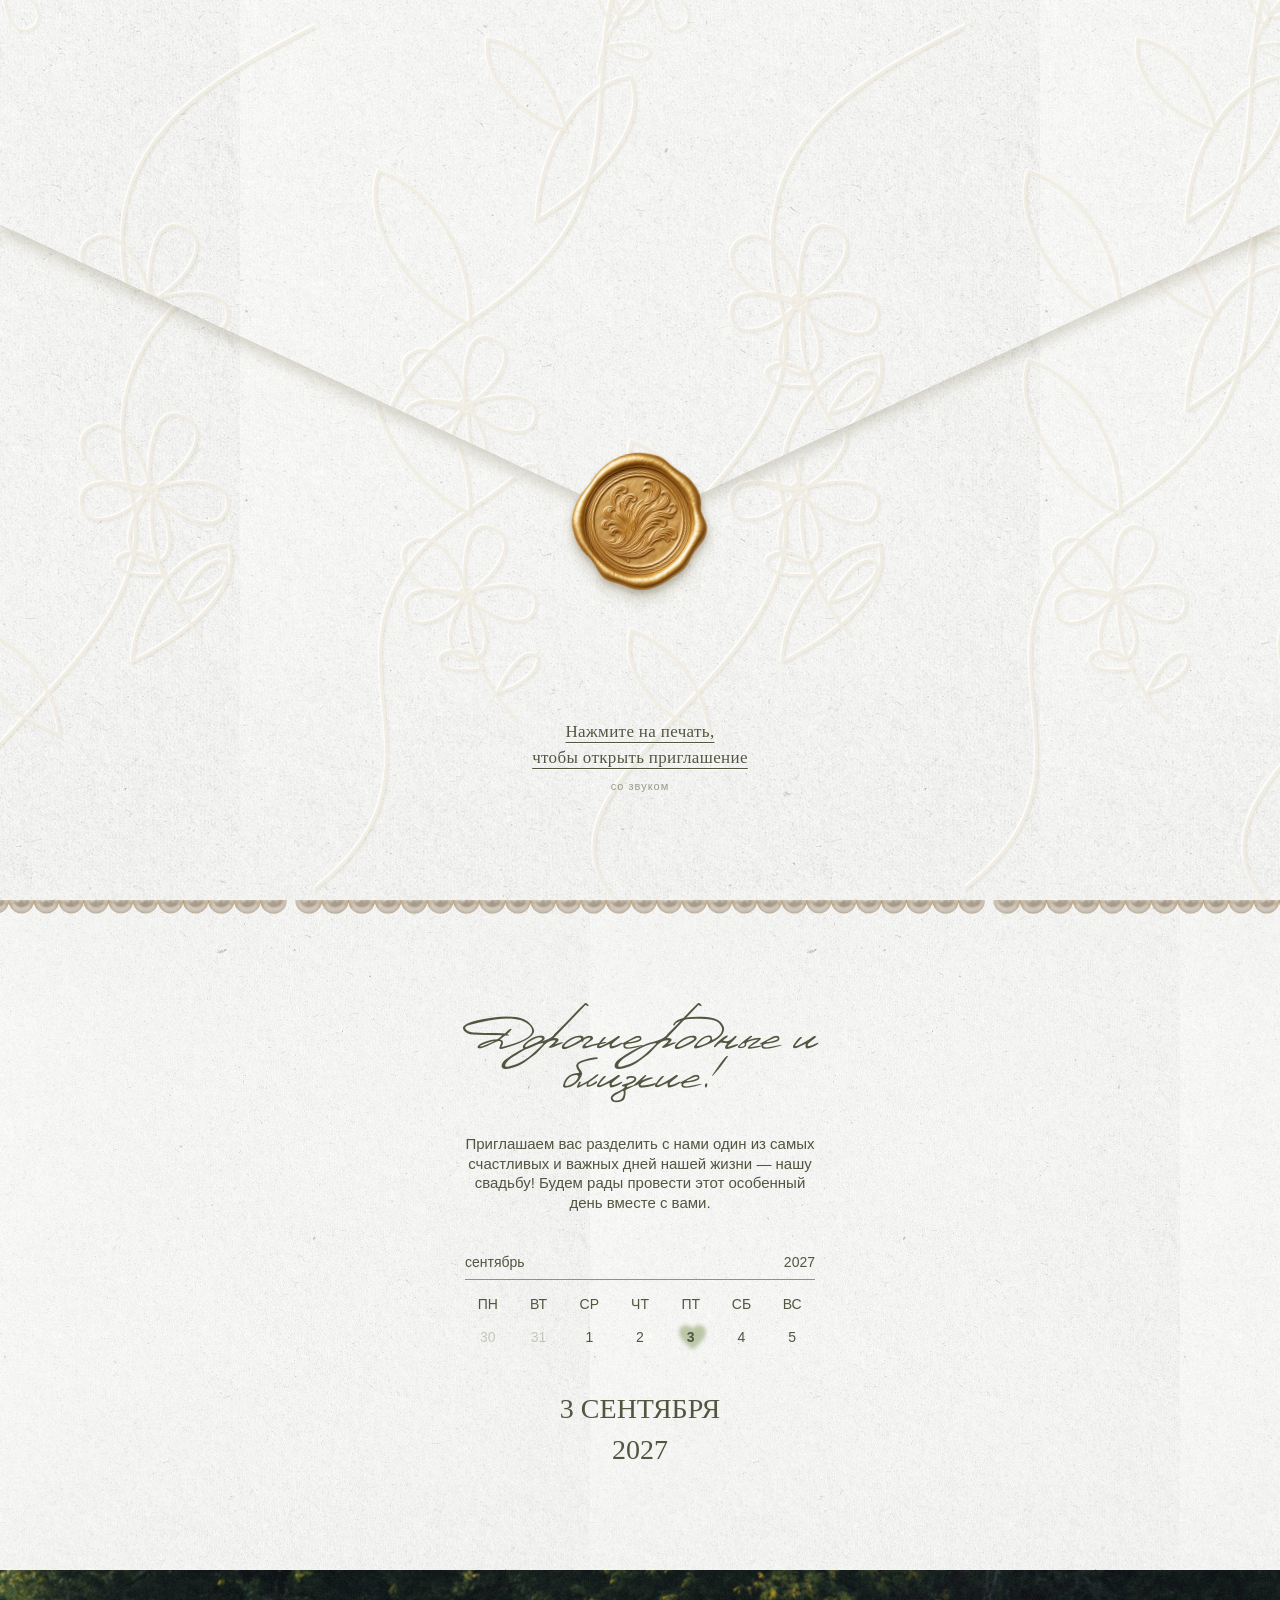
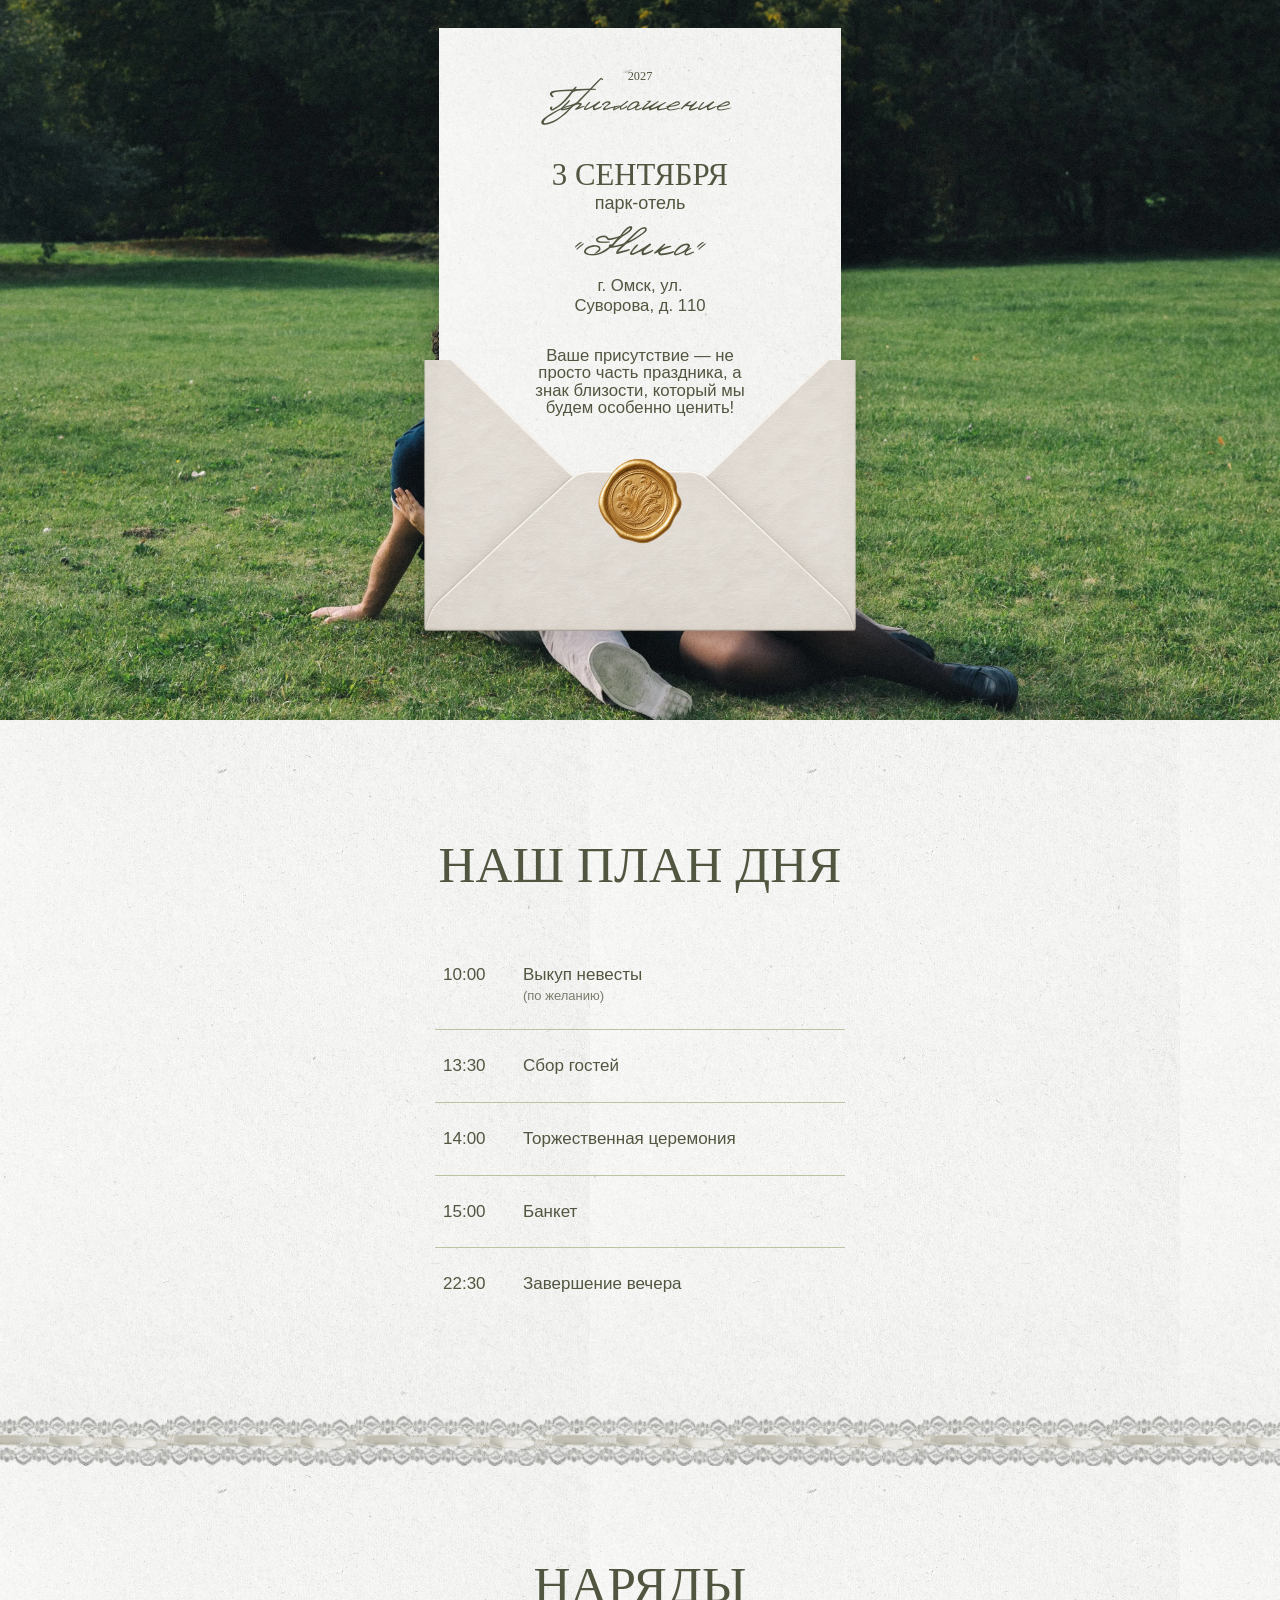
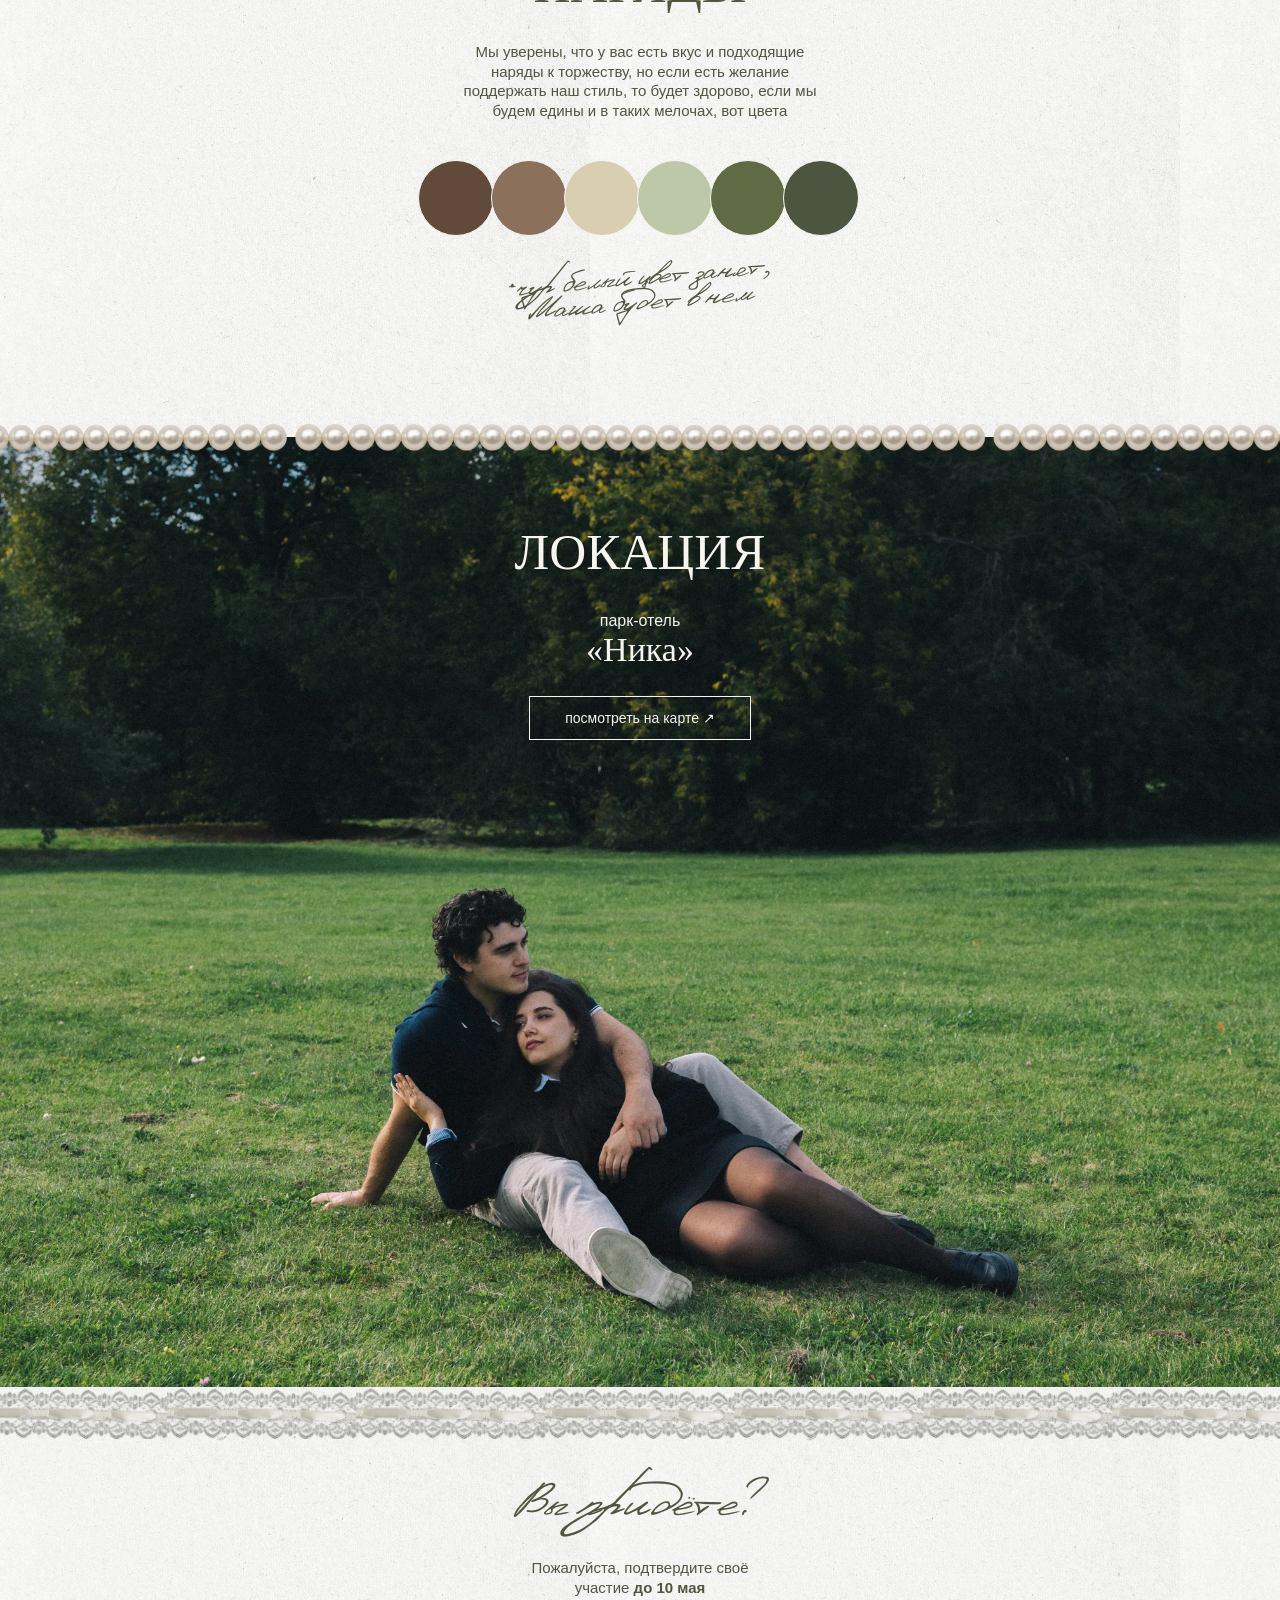
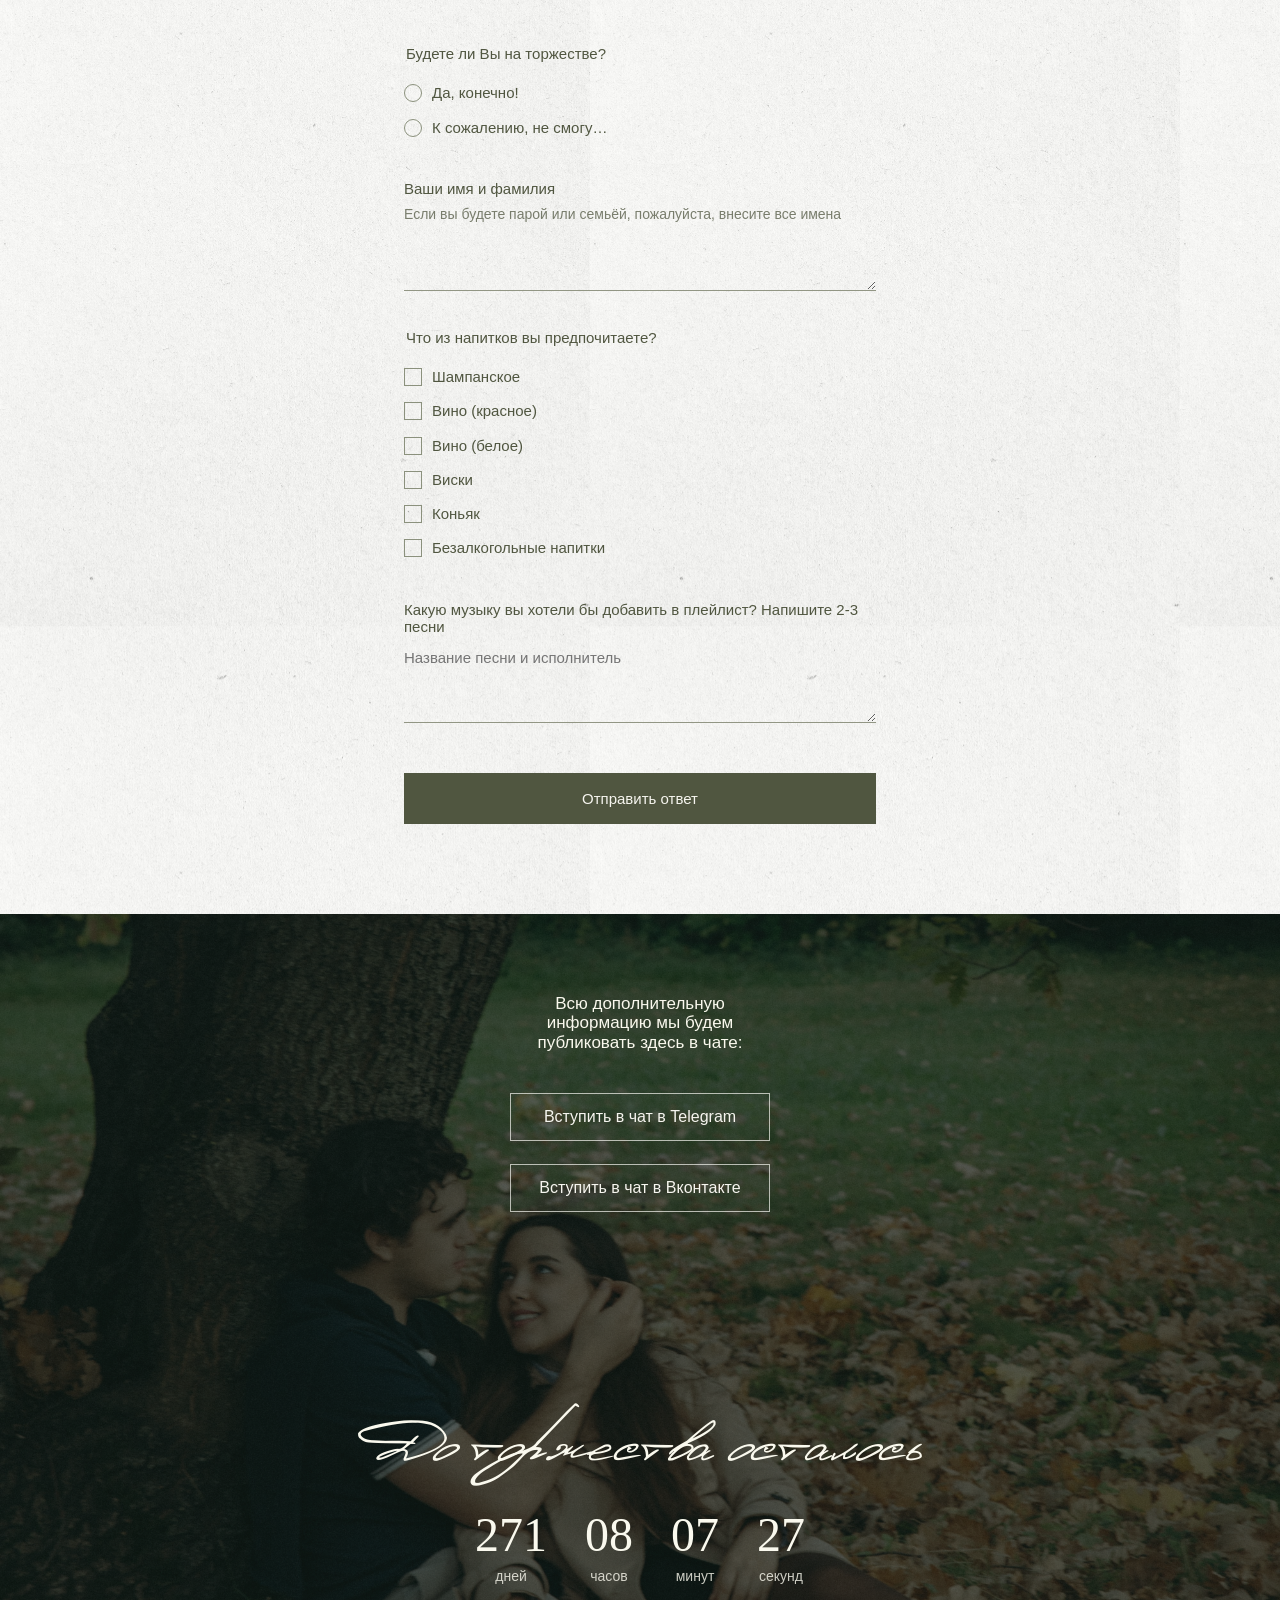
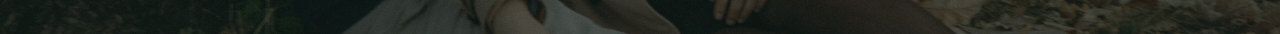
==== commit f1a0161f: "Update index8.html" ====
--- a/index.html
+++ b/index.html
@@ -42,20 +42,33 @@
 .footer .countdown{gap:22px;align-items:flex-start}.footer .countdown div{display:block;min-width:48px}.footer .countdown b{font:32px/1.15 Times New Roman,serif;margin-bottom:5px}.footer .countdown small{display:block;font-size:11px}.footer .footer-countdown h2{margin-bottom:26px}.footer-countdown{bottom:35px}@media(min-width:700px){.footer .countdown{gap:38px}.footer .countdown b{font-size:48px}.footer .countdown small{font-size:14px}.footer-countdown{bottom:50px}}
 </style>
 <link rel="stylesheet" href="experience.css">
+
+<style id="divider-and-opening-fixes">
+/* Self-contained divider images: no additional GitHub paths to configure. */
+:root{--divider-pearls:url("[data-uri]